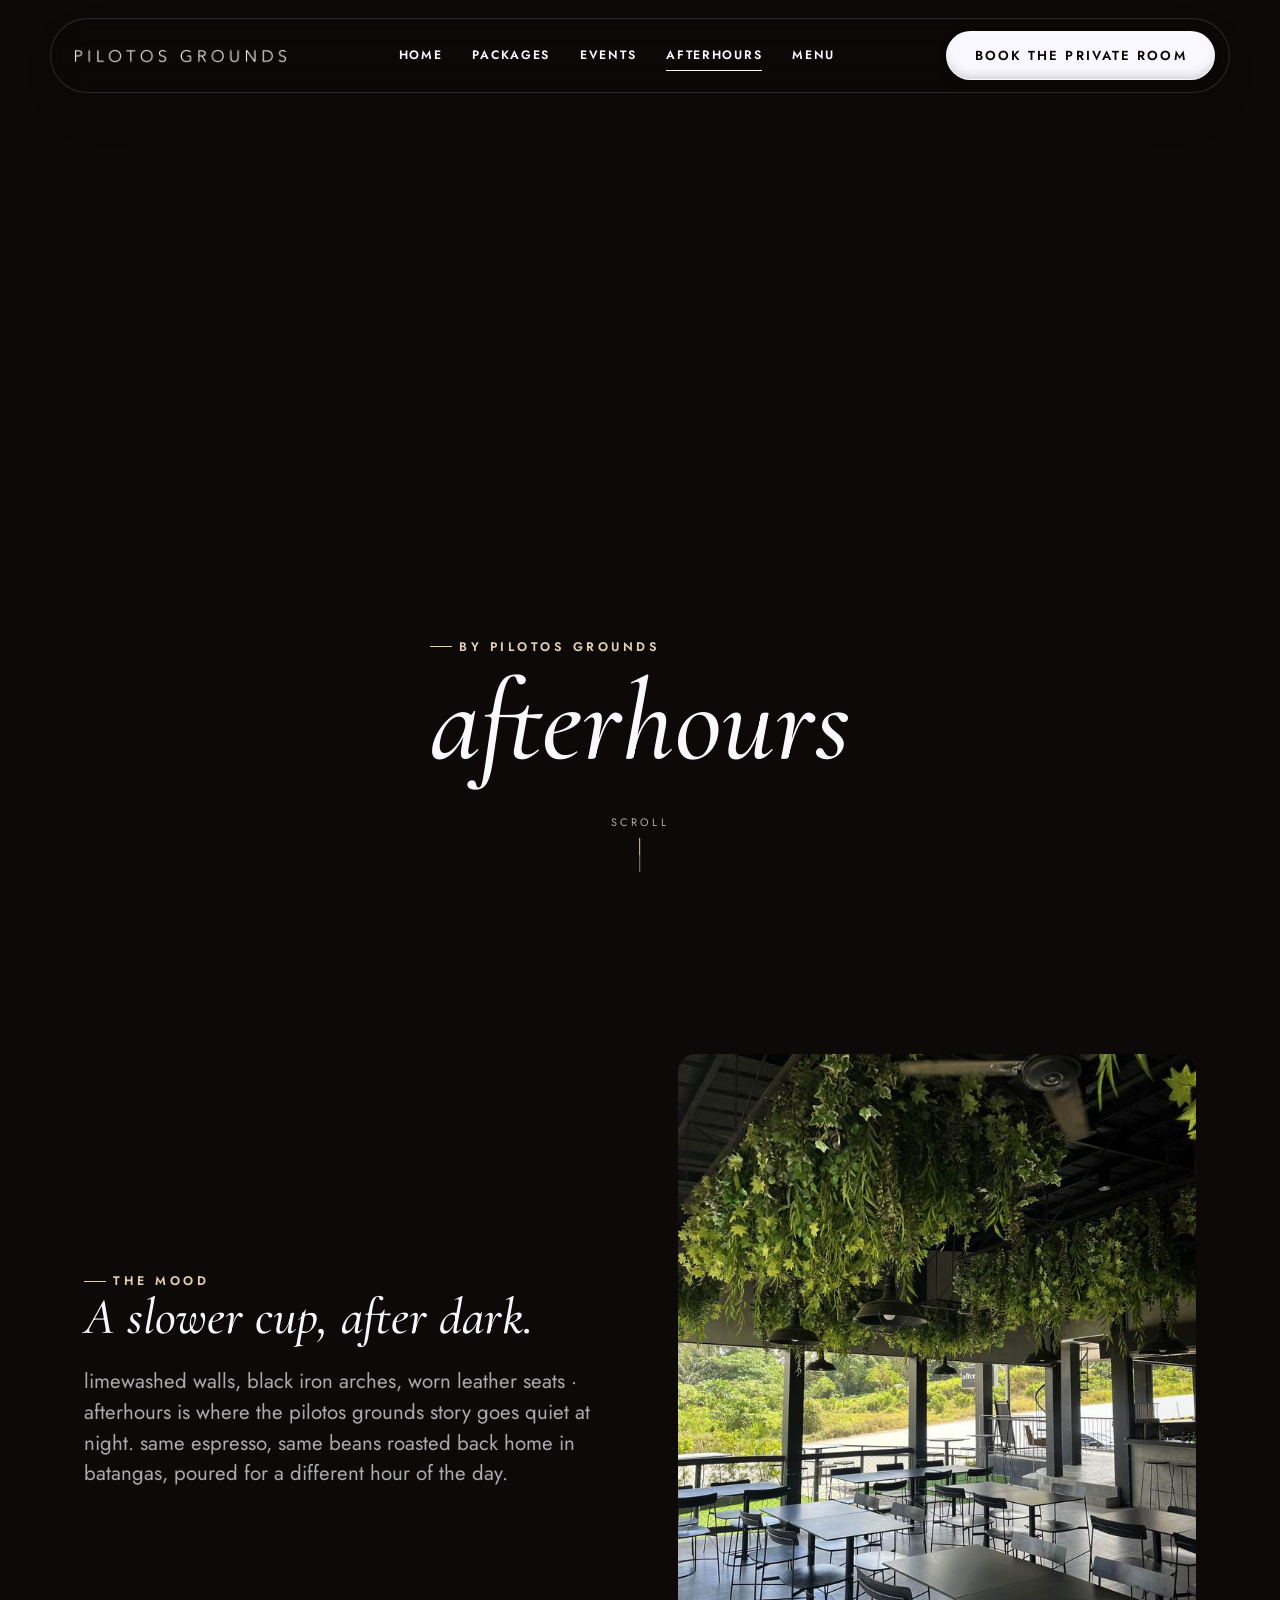
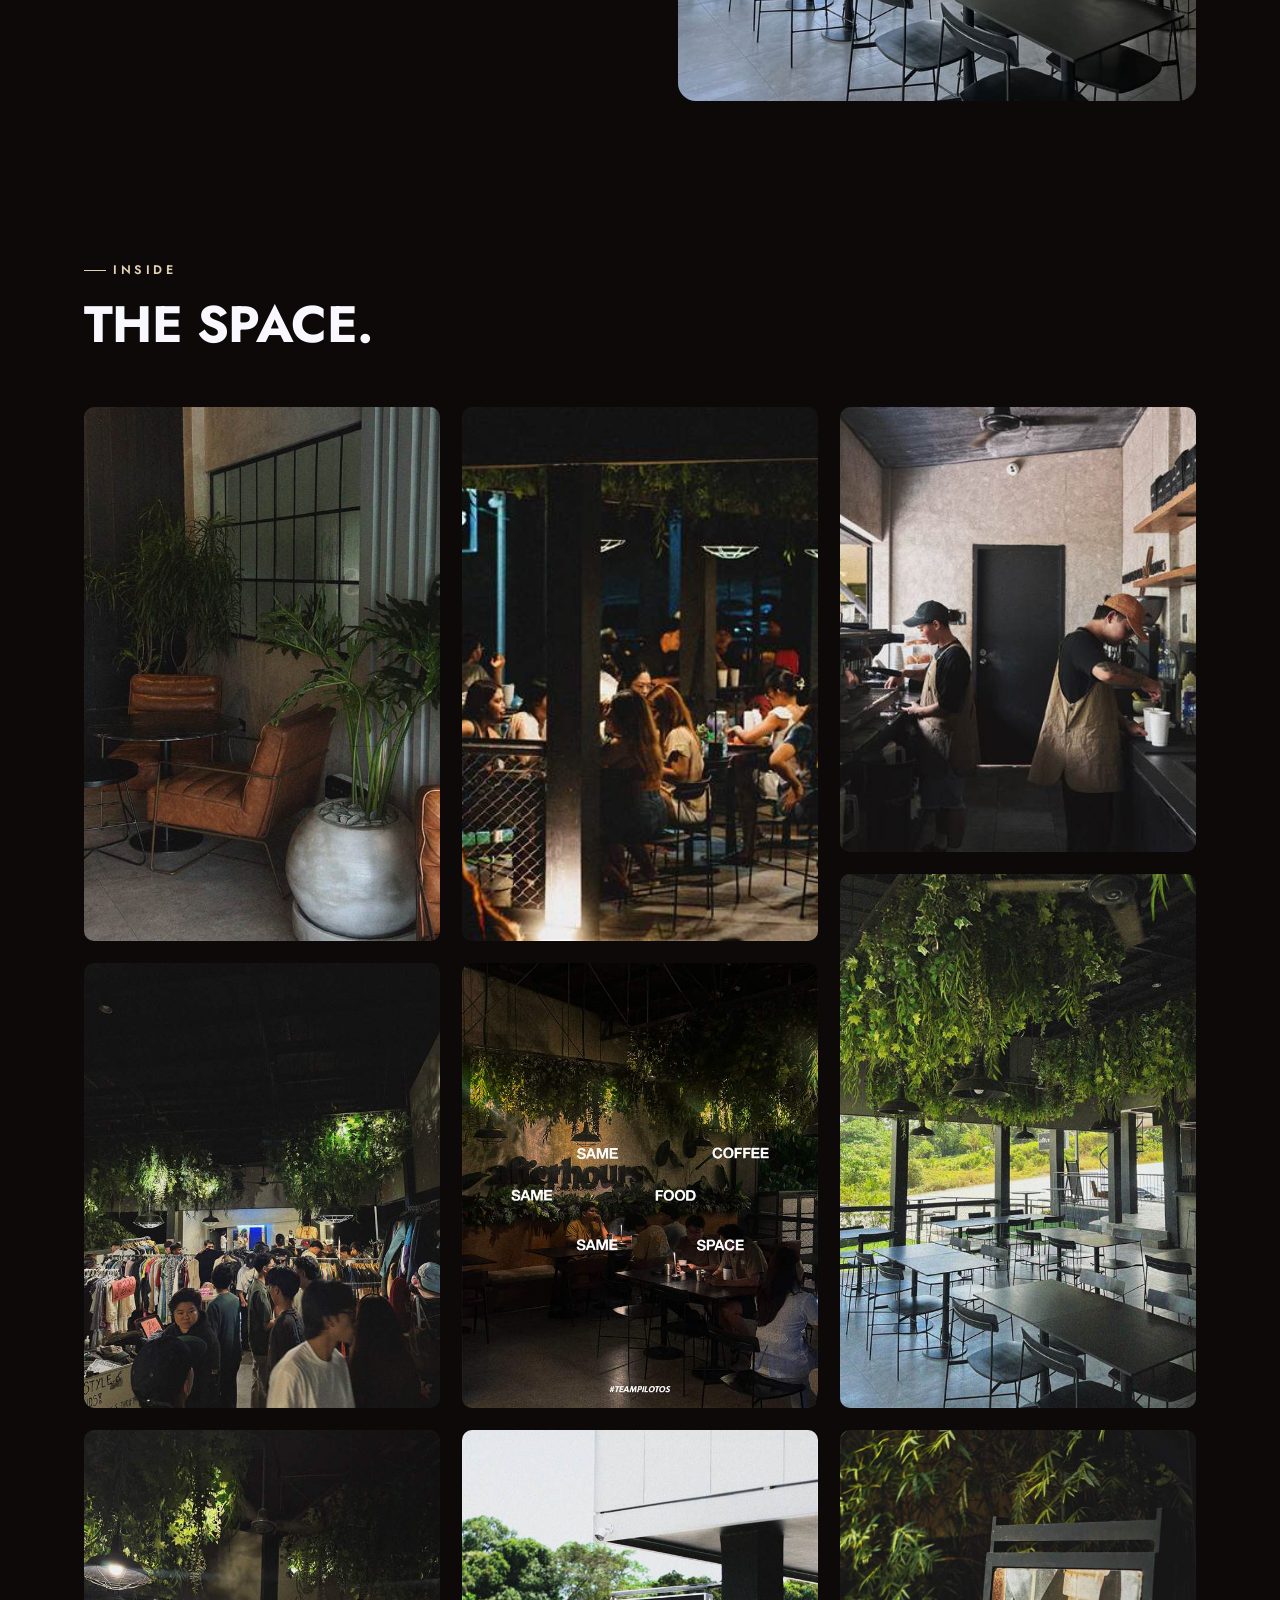
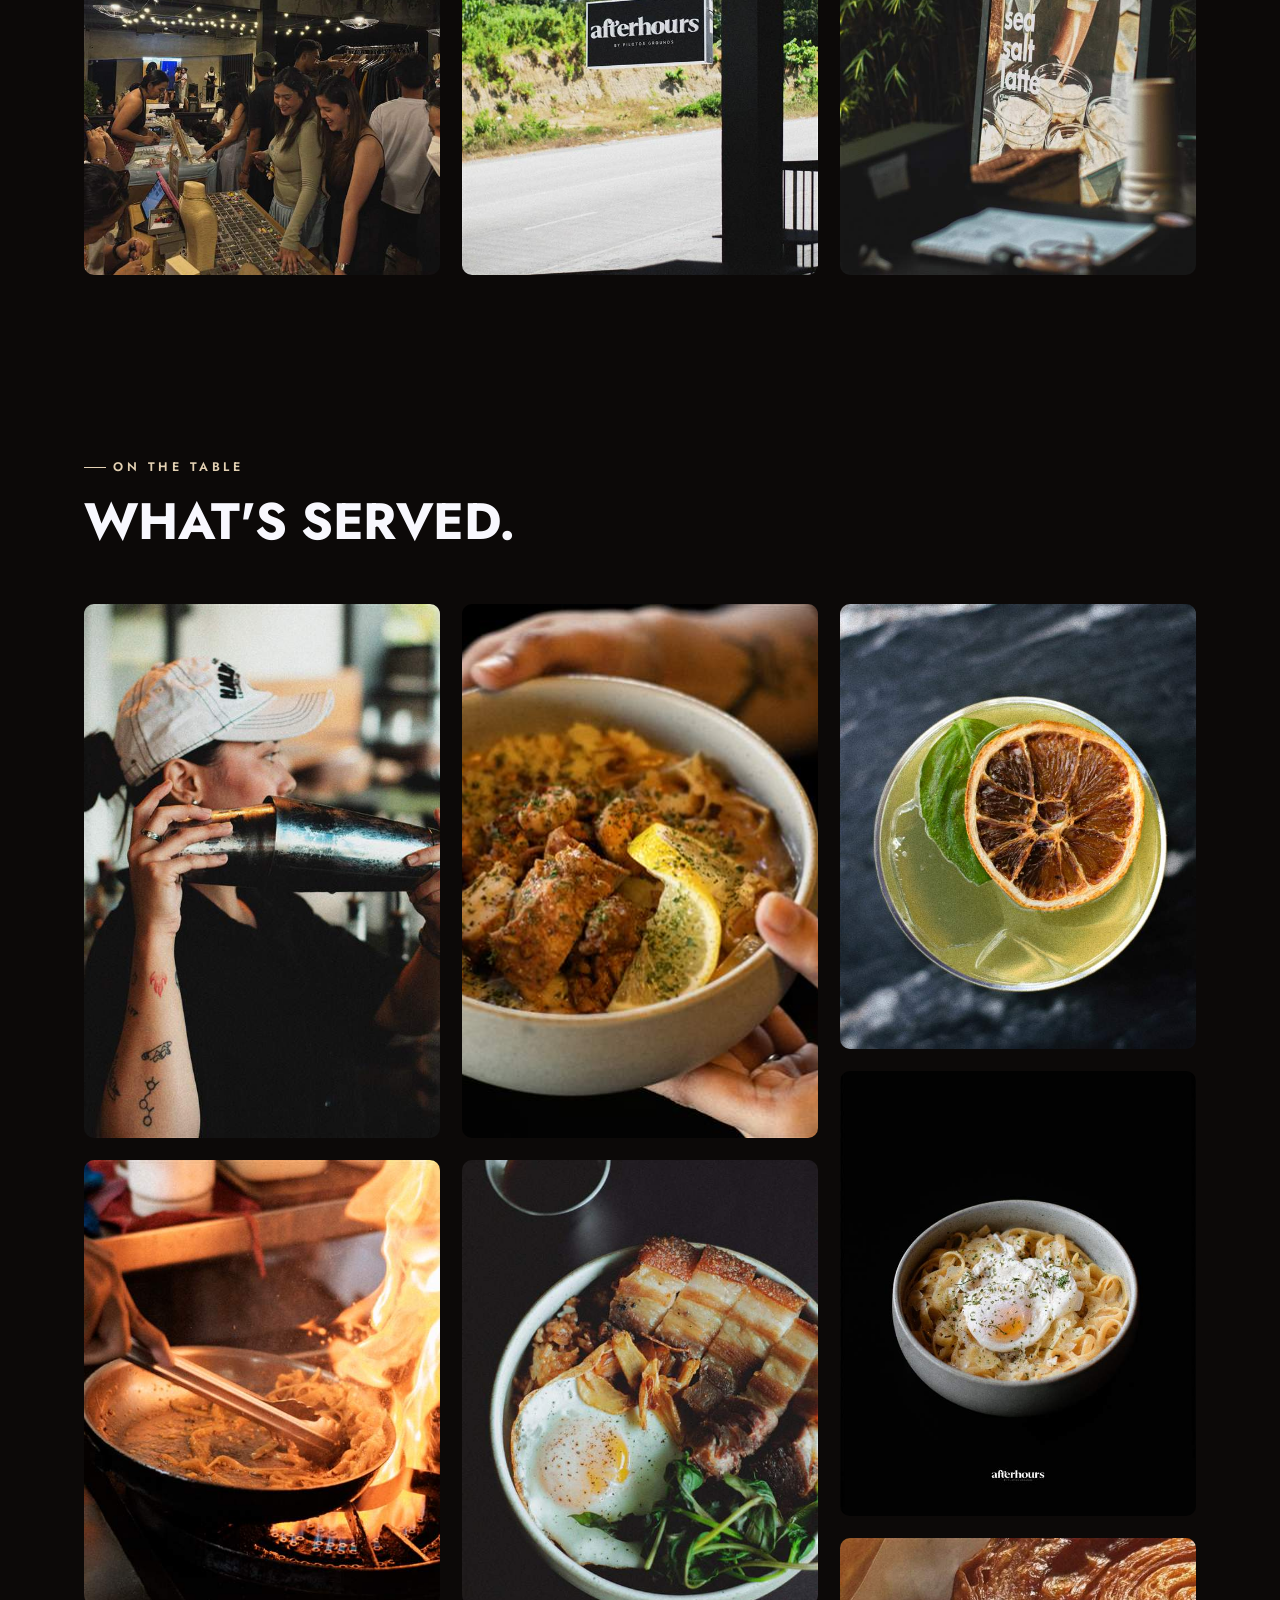
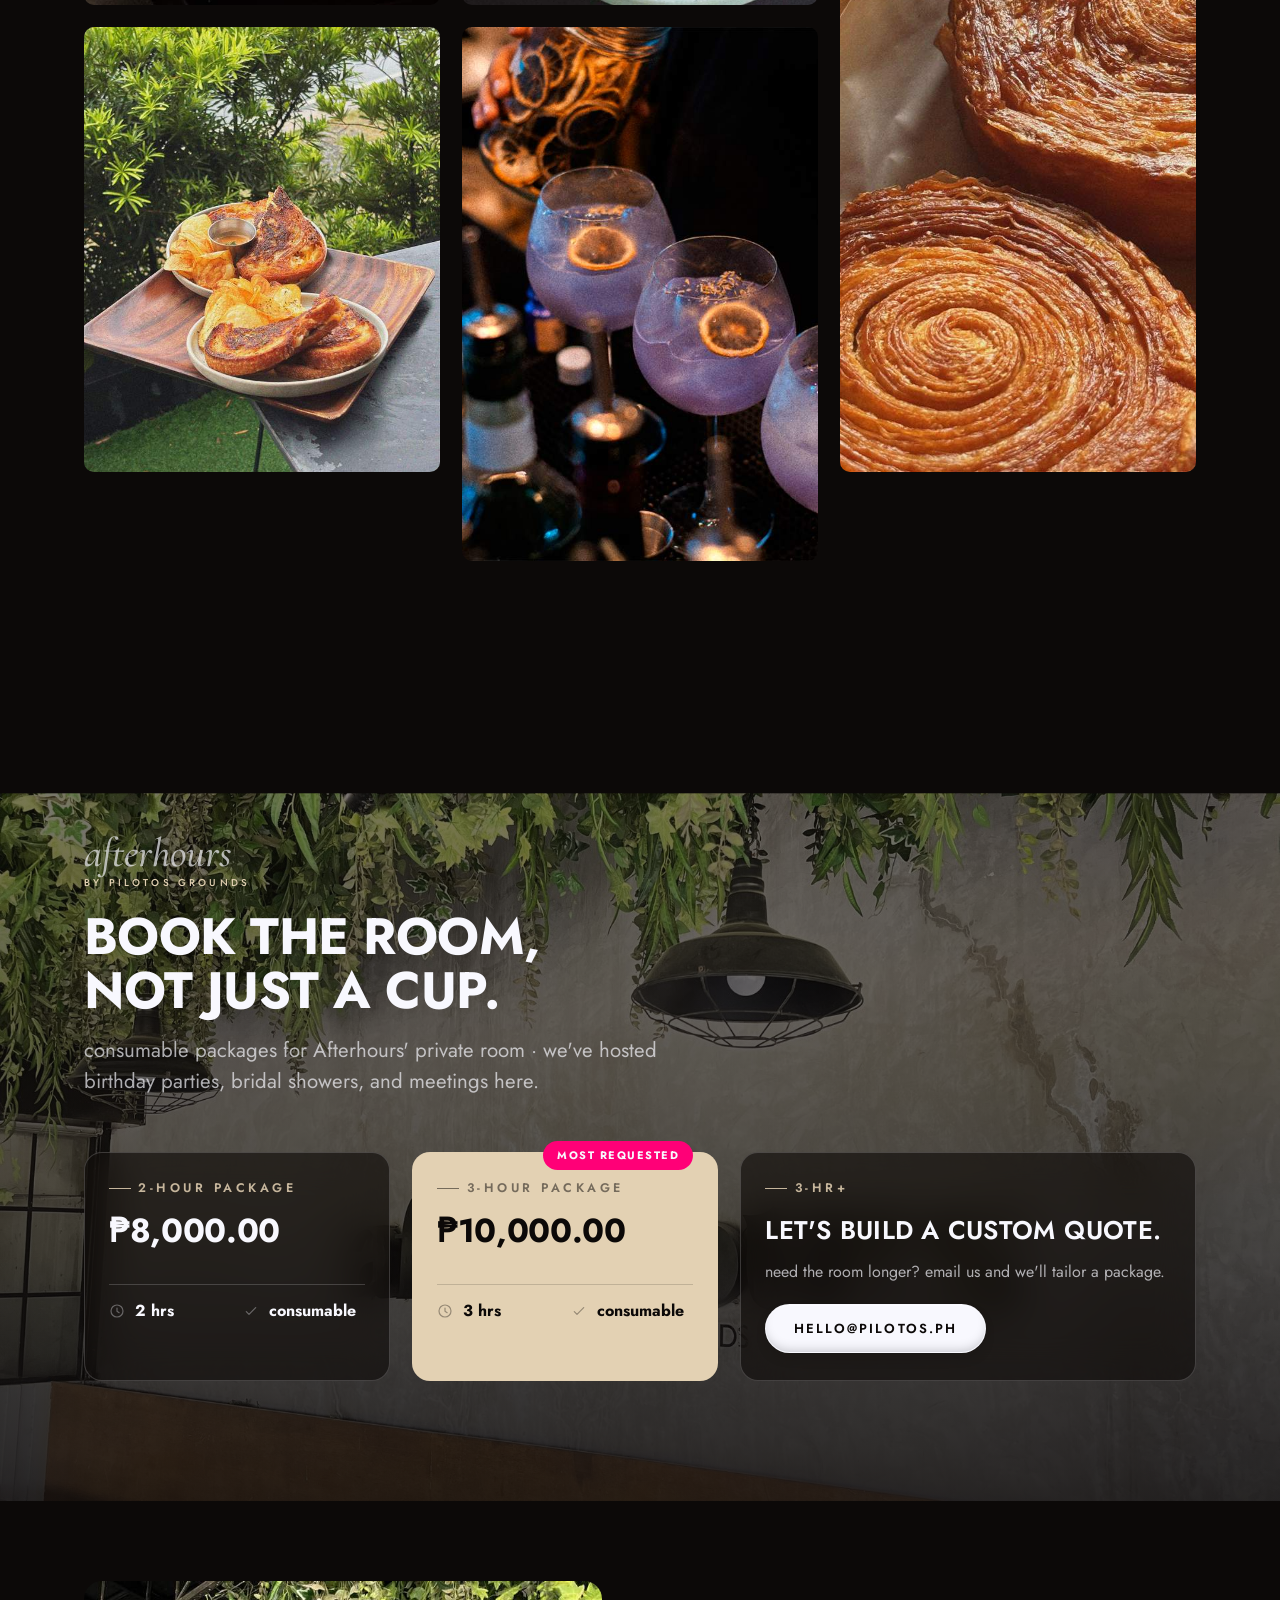
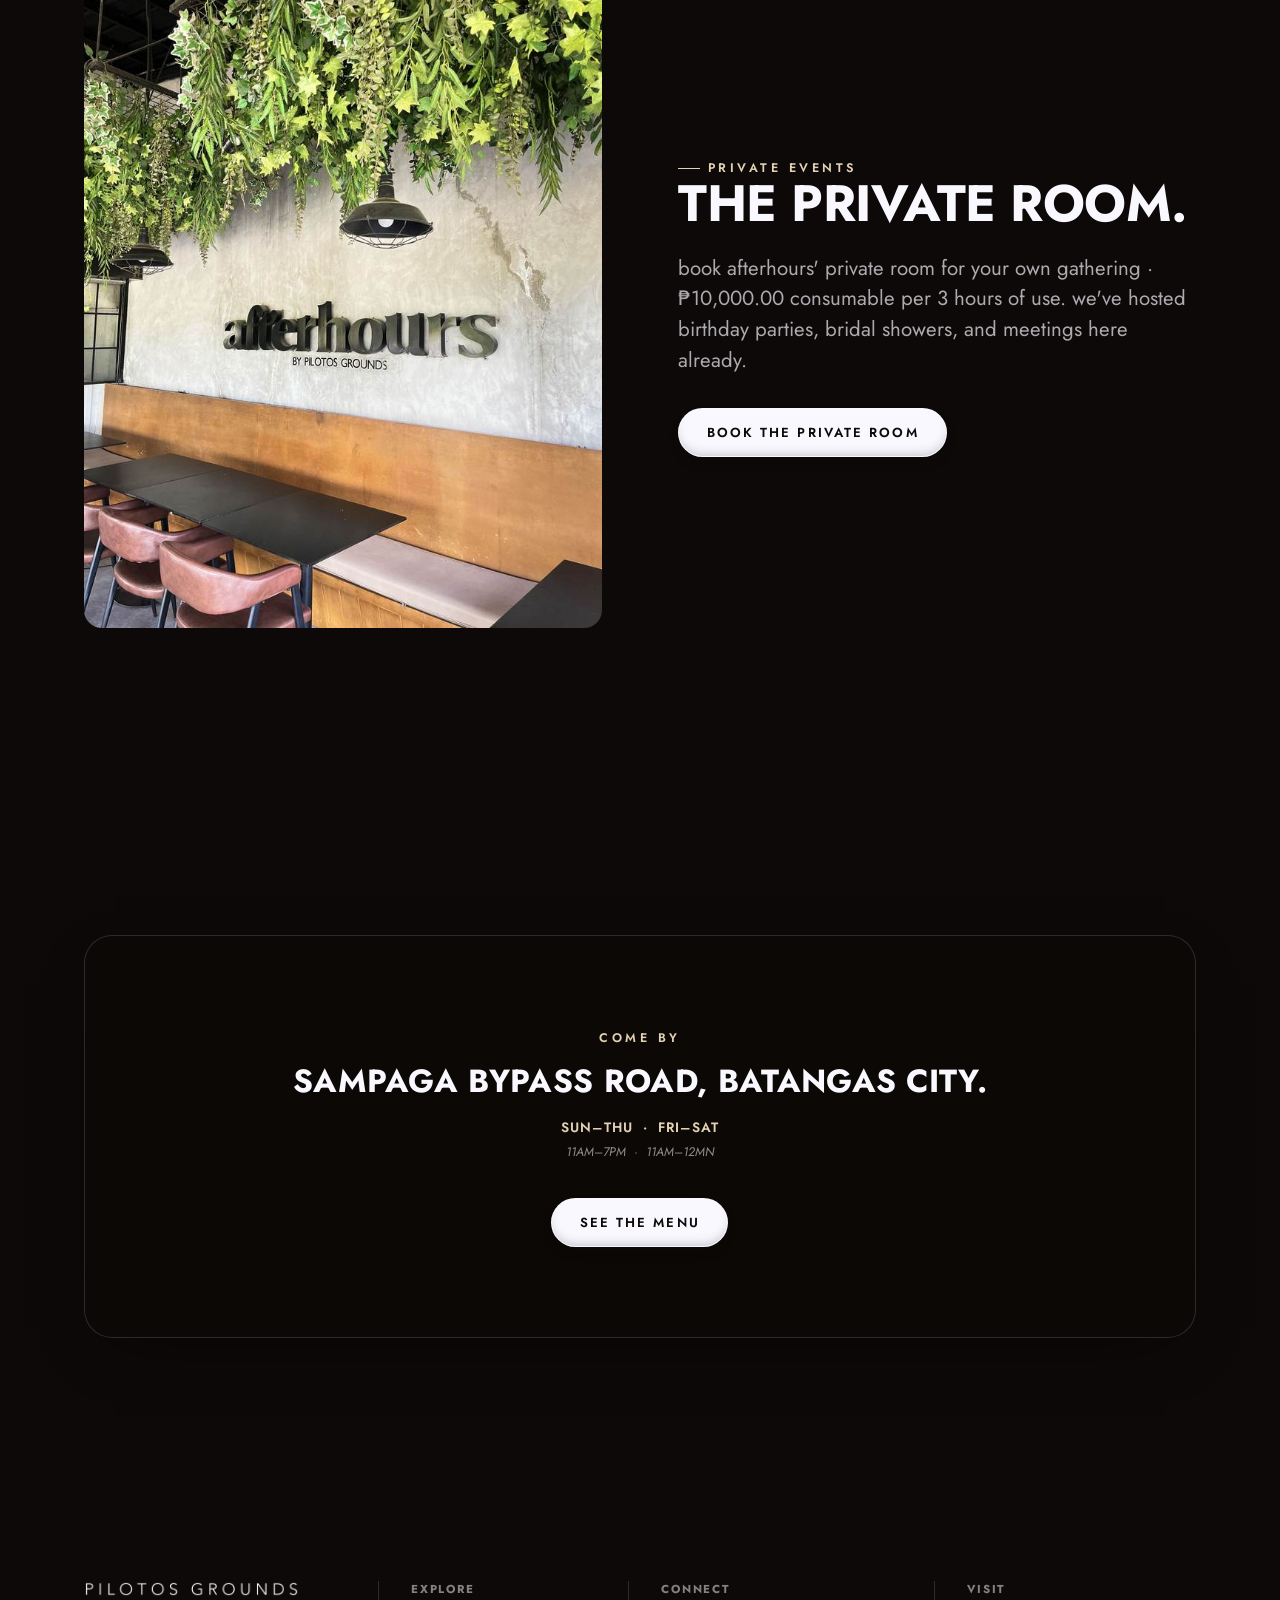
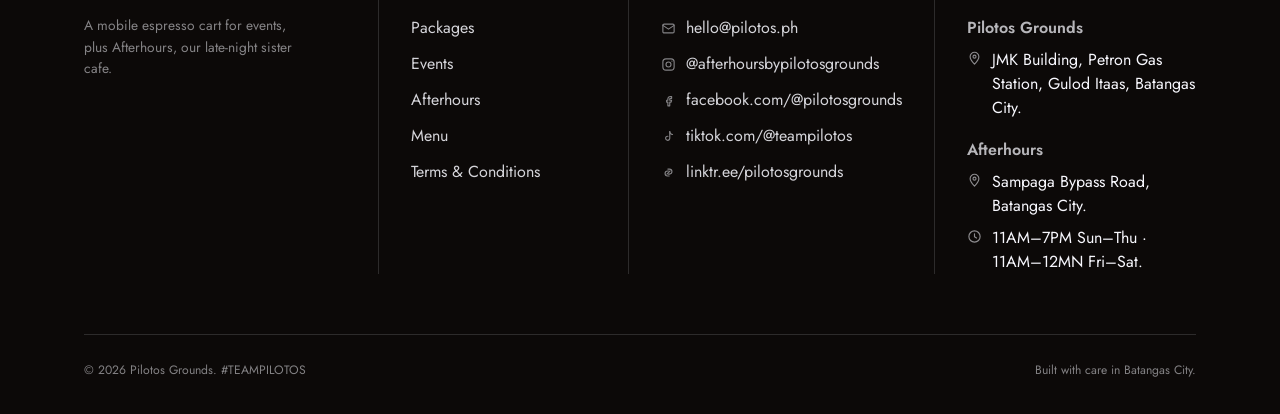
==== afterhours.html @ 887de777 "Round 3 revisions: layout balancing across menu/packages/afterhours, gallery reorder Fix photo/text " ====
<!doctype html>
<html lang="en">
<head>
<meta charset="UTF-8">
<meta name="viewport" content="width=device-width, initial-scale=1">
<title>Afterhours by Pilotos Grounds</title>
<meta name="description" content="Afterhours by Pilotos Grounds · a late-night sister cafe with a darker, slower mood. Same beans, different hours.">
<link rel="icon" href="assets/img/logo-black.png">
<link rel="stylesheet" href="assets/css/style.css">
<script>if(sessionStorage.getItem("pg_intro_seen")){document.write("<style>#preloader{display:none!important}</style>")}</script>
<style>body{ background: var(--black); }</style>
</head>
<body data-page="afterhours" class="theme-afterhours">

<div id="preloader" style="background:var(--black)">
  <div class="preloader-mark"><img src="assets/img/logo-white.png" alt=""></div>
</div>

<header class="site-nav theme-afterhours glass" style="--ink:var(--white)">
  <a href="index.html" class="logo"><img src="assets/img/logo-white.png" alt="Pilotos Grounds"></a>
  <nav class="nav-links" style="color:var(--white)">
    <a href="index.html" data-page="home">Home</a>
    <a href="packages.html" data-page="packages">Packages</a>
    <a href="portfolio.html" data-page="portfolio">Events</a>
    <a href="afterhours.html" data-page="afterhours">Afterhours</a>
    <a href="menu.html" data-page="menu">Menu</a>
    <a href="contact.html?type=privateroom" class="btn btn--ghost">Book the Private Room</a>
  </nav>
  <div class="nav-cta">
    <a href="contact.html?type=privateroom" class="btn btn--light magnetic"><span>Book the Private Room</span></a>
    <button class="nav-toggle" aria-label="Menu" style="--ink:var(--white)"><span style="background:var(--white)"></span><span style="background:var(--white)"></span><span style="background:var(--white)"></span></button>
  </div>
</header>

<main class="theme-afterhours">

  <section class="hero">
    <div class="hero-media" data-parallax="0.18">
      <img src="assets/img/afterhours/interior/IMG_5219.jpg" alt="Afterhours interior at night">
    </div>
    <div class="container">
      <p class="eyebrow hero-eyebrow">by pilotos grounds</p>
      <p class="ah-wordmark" style="margin-top:14px;color:var(--white)">afterhours</p>
    </div>
    <div class="scroll-cue"><span>Scroll</span><span class="stick"></span></div>
  </section>

  <section class="section">
    <div class="container split">
      <div class="reveal">
        <p class="eyebrow">the mood</p>
        <h2 style="text-transform:none;font-family:var(--font-script);font-style:italic;font-weight:500;font-size:clamp(2rem,4vw,3.2rem);letter-spacing:0;">A slower cup, after dark.</h2>
        <p class="lede" style="margin-top:22px;color:rgba(248,248,254,.68)">limewashed walls, black iron arches, worn leather seats · afterhours is where the pilotos grounds story goes quiet at night. same espresso, same beans roasted back home in batangas, poured for a different hour of the day.</p>
      </div>
      <div class="reveal-scale">
        <img src="assets/img/afterhours/interior/thumbs/IMG_5233.jpg" alt="Afterhours cafe interior detail" style="border-radius:18px;aspect-ratio:4/5;object-fit:cover;">
      </div>
    </div>
  </section>

  <section class="section" style="padding-top:0">
    <div class="container">
      <div class="section-head reveal">
        <p class="eyebrow">inside</p>
        <h2>The space.</h2>
      </div>
      <div class="grid grid-3 stagger" data-gallery>
        <div class="gallery-item tall" data-cat="interior" data-full="assets/img/afterhours/interior/afterhours-lounge.jpg"><img src="assets/img/afterhours/interior/thumbs/afterhours-lounge.jpg" alt="Afterhours lounge seating with leather chairs"></div>
        <div class="gallery-item" data-cat="interior" data-full="assets/img/afterhours/interior/afterhours-market-1.jpg"><img src="assets/img/afterhours/interior/thumbs/afterhours-market-1.jpg" alt="A thrift and clothing pop-up event at Afterhours"></div>
        <div class="gallery-item" data-cat="interior" data-full="assets/img/afterhours/interior/afterhours-market-2.jpg"><img src="assets/img/afterhours/interior/thumbs/afterhours-market-2.jpg" alt="A jewelry and accessories pop-up event at Afterhours"></div>
        <div class="gallery-item tall" data-cat="interior" data-full="assets/img/afterhours/interior/afterhours-patio-night.jpg"><img src="assets/img/afterhours/interior/thumbs/afterhours-patio-night.jpg" alt="Afterhours patio at night"></div>
        <div class="gallery-item" data-cat="interior" data-full="assets/img/afterhours/interior/afterhours-menu-7.jpg"><img src="assets/img/afterhours/interior/thumbs/afterhours-menu-7.jpg" alt="Menu board at Afterhours"></div>
        <div class="gallery-item" data-cat="interior" data-full="assets/img/afterhours/interior/afterhours-signage.jpg"><img src="assets/img/afterhours/interior/thumbs/afterhours-signage.jpg" alt="Afterhours hanging signage"></div>
        <div class="gallery-item" data-cat="interior" data-full="assets/img/afterhours/interior/afterhours-barista.jpg"><img src="assets/img/afterhours/interior/thumbs/afterhours-barista.jpg" alt="Baristas preparing drinks at Afterhours"></div>
        <div class="gallery-item tall" data-cat="interior" data-full="assets/img/afterhours/interior/afterhours-ceiling.jpg"><img src="assets/img/afterhours/interior/thumbs/afterhours-ceiling.jpg" alt="Afterhours daytime seating under hanging greenery"></div>
        <div class="gallery-item" data-cat="interior" data-full="assets/img/afterhours/interior/afterhours-menu-signage.jpg"><img src="assets/img/afterhours/interior/thumbs/afterhours-menu-signage.jpg" alt="Sea salt latte signage at Afterhours"></div>
      </div>
    </div>
  </section>

  <section class="section" style="padding-top:0">
    <div class="container">
      <div class="section-head reveal">
        <p class="eyebrow">on the table</p>
        <h2>What's served.</h2>
      </div>
      <div class="grid grid-3 stagger" data-gallery>
        <div class="gallery-item tall" data-cat="food" data-full="assets/img/afterhours/food/afterhours-served-bartender.jpg"><img src="assets/img/afterhours/food/thumbs/afterhours-served-bartender.jpg" alt="Bartender shaking a cocktail at Afterhours"></div>
        <div class="gallery-item" data-cat="food" data-full="assets/img/afterhours/food/afterhours-served-flambe.jpg"><img src="assets/img/afterhours/food/thumbs/afterhours-served-flambe.jpg" alt="Pasta being flambeed at Afterhours"></div>
        <div class="gallery-item" data-cat="food" data-full="assets/img/afterhours/food/DSC_0206.jpg"><img src="assets/img/afterhours/food/thumbs/DSC_0206.jpg" alt="Grilled sandwich and chips shared at Afterhours"></div>
        <div class="gallery-item tall" data-cat="food" data-full="assets/img/afterhours/food/afterhours-served-cajun.jpg"><img src="assets/img/afterhours/food/thumbs/afterhours-served-cajun.jpg" alt="Plated cajun pasta at Afterhours"></div>
        <div class="gallery-item" data-cat="food" data-full="assets/img/afterhours/food/afterhours-served-powerbowl.jpg"><img src="assets/img/afterhours/food/thumbs/afterhours-served-powerbowl.jpg" alt="A powerbowl served at Afterhours"></div>
        <div class="gallery-item tall" data-cat="food" data-full="assets/img/afterhours/food/afterhours-served-mocktail.jpg"><img src="assets/img/afterhours/food/thumbs/afterhours-served-mocktail.jpg" alt="A purple mocktail served at Afterhours"></div>
        <div class="gallery-item" data-cat="food" data-full="assets/img/afterhours/food/afterhours-served-cocktail.jpg"><img src="assets/img/afterhours/food/thumbs/afterhours-served-cocktail.jpg" alt="A signature cocktail with basil and dried citrus at Afterhours"></div>
        <div class="gallery-item" data-cat="food" data-full="assets/img/afterhours/food/afterhours-served-pasta.jpg"><img src="assets/img/afterhours/food/thumbs/afterhours-served-pasta.jpg" alt="Truffle parmesan fettucine with a poached egg at Afterhours"></div>
        <div class="gallery-item tall" data-cat="food" data-full="assets/img/afterhours/food/afterhours-served-pastry.jpg"><img src="assets/img/afterhours/food/thumbs/afterhours-served-pastry.jpg" alt="A pastry plated at Afterhours"></div>
      </div>
    </div>
  </section>

  <!-- PRIVATE ROOM PACKAGES -->
  <section class="section theme-afterhours section--media-dark" style="padding-top:clamp(72px,10vw,120px);padding-bottom:clamp(72px,10vw,120px);">
    <div class="section-media" data-parallax="0.1">
      <img src="assets/img/afterhours/interior/IMG_5237.jpg" alt="">
    </div>
    <div class="container">
      <div class="section-head reveal">
        <p class="ah-wordmark ah-wordmark--sm">afterhours<small>by Pilotos Grounds</small></p>
        <h2 style="margin-top:22px">Book the room,<br>not just a cup.</h2>
        <p class="lede lede-compact" style="margin-top:18px;max-width:none">consumable packages for Afterhours' private room · we've hosted birthday parties, bridal showers, and meetings here.</p>
      </div>

      <div class="grid grid-3 stagger price-grid price-grid--room">
        <div class="price-card">
          <p class="eyebrow">2-Hour Package</p>
          <div class="amount">₱8,000.00</div>
          <ul>
            <li><svg viewBox="0 0 24 24" fill="none" stroke="currentColor" stroke-width="1.8" stroke-linecap="round" stroke-linejoin="round"><circle cx="12" cy="12" r="9"/><path d="M12 7.5v5l3.2 2"/></svg><b>2 hrs</b></li>
            <li><svg viewBox="0 0 24 24" fill="none" stroke="currentColor" stroke-width="1.8" stroke-linecap="round" stroke-linejoin="round"><path d="M5 13l4 4L19 7"/></svg><b>consumable</b></li>
          </ul>
        </div>
        <div class="price-card is-featured">
          <span class="tag">Most Requested</span>
          <p class="eyebrow">3-Hour Package</p>
          <div class="amount">₱10,000.00</div>
          <ul>
            <li><svg viewBox="0 0 24 24" fill="none" stroke="currentColor" stroke-width="1.8" stroke-linecap="round" stroke-linejoin="round"><circle cx="12" cy="12" r="9"/><path d="M12 7.5v5l3.2 2"/></svg><b>3 hrs</b></li>
            <li><svg viewBox="0 0 24 24" fill="none" stroke="currentColor" stroke-width="1.8" stroke-linecap="round" stroke-linejoin="round"><path d="M5 13l4 4L19 7"/></svg><b>consumable</b></li>
          </ul>
        </div>
        <div class="price-card" style="display:flex;flex-direction:column;justify-content:center;align-items:flex-start;">
          <p class="eyebrow">3-Hr+</p>
          <h3 style="margin-top:14px">LET'S BUILD A CUSTOM QUOTE.</h3>
          <p style="margin-top:10px">need the room longer? email us and we'll tailor a package.</p>
          <a href="contact.html?type=cart" class="btn btn--light magnetic" style="margin-top:20px"><span>hello@pilotos.ph</span></a>
        </div>
      </div>
    </div>
  </section>

  <section class="section" style="padding-top:clamp(48px,8vw,80px)">
    <div class="container split">
      <div class="reveal-scale">
        <img src="assets/img/afterhours/interior/thumbs/IMG_5237.jpg" alt="Afterhours private room setup" style="border-radius:18px;aspect-ratio:4/5;object-fit:cover;">
      </div>
      <div class="reveal">
        <p class="eyebrow">private events</p>
        <h2>The private room.</h2>
        <p class="lede" style="margin-top:22px;color:rgba(248,248,254,.68)">book afterhours' private room for your own gathering · ₱10,000.00 consumable per 3 hours of use. we've hosted birthday parties, bridal showers, and meetings here already.</p>
        <a href="contact.html?type=privateroom" class="btn btn--light magnetic" style="margin-top:32px"><span>Book the Private Room</span></a>
      </div>
    </div>
  </section>

  <section class="section">
    <div class="container">
      <div class="glass-dark reveal" style="border-radius:28px;padding:clamp(40px,7vw,90px);text-align:center;">
        <p class="eyebrow no-line" style="justify-content:center">come by</p>
        <h2 style="margin-top:16px;color:var(--white);font-size:clamp(1.3rem,2.6vw,2rem);letter-spacing:.01em;white-space:normal;">Sampaga Bypass Road, Batangas City.</h2>
        <p style="margin-top:18px;color:var(--beige);font-size:.85rem;letter-spacing:.08em;text-transform:uppercase;font-weight:600;">Sun–Thu &nbsp;·&nbsp; Fri–Sat</p>
        <p style="margin-top:6px;color:rgba(248,248,254,.55);font-size:.78rem;font-style:italic;">11AM–7PM &nbsp;·&nbsp; 11AM–12MN</p>
        <a href="menu.html" class="btn btn--light magnetic" style="margin-top:36px"><span>See the Menu</span></a>
      </div>
    </div>
  </section>

</main>

<footer class="site-footer">
  <div class="container">
    <div class="foot-top">
      <div>
        <div class="foot-logo"><img src="assets/img/logo-white.png" alt="Pilotos Grounds"></div>
        <p class="foot-tagline">A mobile espresso cart for events, plus Afterhours, our late-night sister cafe.</p>
      </div>
      <div>
        <h4>Explore</h4>
        <ul class="foot-links">
          <li><a href="packages.html">Packages</a></li>
          <li><a href="portfolio.html">Events</a></li>
          <li><a href="afterhours.html">Afterhours</a></li>
          <li><a href="menu.html">Menu</a></li>
          <li><a href="packages.html#terms">Terms &amp; Conditions</a></li>
        </ul>
      </div>
      <div>
        <h4>Connect</h4>
        <ul class="foot-links">
          <li><a href="mailto:hello@pilotos.ph"><svg viewBox="0 0 24 24" fill="none" stroke="currentColor" stroke-width="1.8" stroke-linecap="round" stroke-linejoin="round"><rect x="3" y="5" width="18" height="14" rx="2"/><path d="m3 7 9 6 9-6"/></svg>hello@pilotos.ph</a></li>
          <li><a href="https://instagram.com/afterhoursbypilotosgrounds" target="_blank" rel="noopener"><svg viewBox="0 0 24 24" fill="none" stroke="currentColor" stroke-width="1.8" stroke-linecap="round" stroke-linejoin="round"><rect x="3" y="3" width="18" height="18" rx="5"/><circle cx="12" cy="12" r="4"/><circle cx="17.5" cy="6.5" r="1" fill="currentColor" stroke="none"/></svg>@afterhoursbypilotosgrounds</a></li>
          <li><a href="https://www.facebook.com/@pilotosgrounds" target="_blank" rel="noopener"><svg viewBox="0 0 24 24" fill="none" stroke="currentColor" stroke-width="1.8" stroke-linecap="round" stroke-linejoin="round"><path d="M15 8.5h2V5.5h-2a4 4 0 0 0-4 4v2H9v3h2v6h3v-6h2.2l.8-3H14v-2a1 1 0 0 1 1-1Z"/></svg>facebook.com/@pilotosgrounds</a></li>
          <li><a href="https://www.tiktok.com/@teampilotos" target="_blank" rel="noopener"><svg viewBox="0 0 24 24" fill="none" stroke="currentColor" stroke-width="1.8" stroke-linecap="round" stroke-linejoin="round"><path d="M14 4v10.8a3.3 3.3 0 1 1-3-3.28"/><path d="M14 4c0 2.6 2 4.6 4.5 4.7"/></svg>tiktok.com/@teampilotos</a></li>
          <li><a href="https://linktr.ee/pilotosgrounds" target="_blank" rel="noopener"><svg viewBox="0 0 24 24" fill="none" stroke="currentColor" stroke-width="1.8" stroke-linecap="round" stroke-linejoin="round"><path d="m9.5 14.5 5-5"/><path d="M11 6.5h2.5a4 4 0 0 1 0 8H12"/><path d="M13 17.5h-2.5a4 4 0 0 1 0-8H12"/></svg>linktr.ee/pilotosgrounds</a></li>
        </ul>
      </div>
      <div>
        <h4>Visit</h4>
        <p style="font-weight:600;opacity:.85;margin-bottom:4px">Pilotos Grounds</p>
        <div class="foot-visit-row"><svg viewBox="0 0 24 24" fill="none" stroke="currentColor" stroke-width="1.8" stroke-linecap="round" stroke-linejoin="round"><path d="M12 21s7-7.4 7-12a7 7 0 1 0-14 0c0 4.6 7 12 7 12Z"/><circle cx="12" cy="9" r="2.4"/></svg><span>JMK Building, Petron Gas Station, Gulod Itaas, Batangas City.</span></div>
        <p style="font-weight:600;opacity:.85;margin-top:18px;margin-bottom:4px">Afterhours</p>
        <div class="foot-visit-row"><svg viewBox="0 0 24 24" fill="none" stroke="currentColor" stroke-width="1.8" stroke-linecap="round" stroke-linejoin="round"><path d="M12 21s7-7.4 7-12a7 7 0 1 0-14 0c0 4.6 7 12 7 12Z"/><circle cx="12" cy="9" r="2.4"/></svg><span>Sampaga Bypass Road, Batangas City.</span></div>
        <div class="foot-visit-row"><svg viewBox="0 0 24 24" fill="none" stroke="currentColor" stroke-width="1.8" stroke-linecap="round" stroke-linejoin="round"><circle cx="12" cy="12" r="9"/><path d="M12 7.5v5l3.2 2"/></svg><span>11AM–7PM Sun–Thu · 11AM–12MN Fri–Sat.</span></div>
      </div>
    </div>
    <div class="foot-bottom">
      <span>© 2026 Pilotos Grounds. #TEAMPILOTOS</span>
      <span>Built with care in Batangas City.</span>
    </div>
  </div>
</footer>

<div id="lightbox">
  <button class="lb-close">Close ✕</button>
  <button class="lb-nav lb-prev" aria-label="Previous image">‹</button>
  <img src="" alt="">
  <button class="lb-nav lb-next" aria-label="Next image">›</button>
</div>

<nav class="mobile-tabbar" aria-label="Mobile navigation">
  <div class="mobile-tabbar-inner">
    <a href="index.html" data-page="home">
      <svg viewBox="0 0 24 24" fill="none" stroke="currentColor" stroke-width="1.8" stroke-linecap="round" stroke-linejoin="round"><path d="M3 11l9-7 9 7"/><path d="M5 9.5V20a1 1 0 0 0 1 1h4v-6h4v6h4a1 1 0 0 0 1-1V9.5"/></svg>
      <span>Home</span>
    </a>
    <a href="packages.html" data-page="packages">
      <svg viewBox="0 0 24 24" fill="none" stroke="currentColor" stroke-width="1.8" stroke-linecap="round" stroke-linejoin="round"><circle cx="9" cy="20" r="1.4"/><circle cx="17" cy="20" r="1.4"/><path d="M3 4h2l2.2 11.2a2 2 0 0 0 2 1.6h7.6a2 2 0 0 0 2-1.6L21 8H6"/></svg>
      <span>Packages</span>
    </a>
    <a href="menu.html" data-page="menu">
      <svg viewBox="0 0 24 24" fill="none" stroke="currentColor" stroke-width="1.8" stroke-linecap="round" stroke-linejoin="round"><path d="M4 8h13v6a5 5 0 0 1-5 5H9a5 5 0 0 1-5-5V8Z"/><path d="M17 9h1.5a2.5 2.5 0 0 1 0 5H17"/></svg>
      <span>Menu</span>
    </a>
    <a href="portfolio.html" data-page="portfolio">
      <svg viewBox="0 0 24 24" fill="none" stroke="currentColor" stroke-width="1.8" stroke-linecap="round" stroke-linejoin="round"><rect x="3" y="3" width="8" height="8" rx="1.5"/><rect x="13" y="3" width="8" height="8" rx="1.5"/><rect x="3" y="13" width="8" height="8" rx="1.5"/><rect x="13" y="13" width="8" height="8" rx="1.5"/></svg>
      <span>Events</span>
    </a>
    <a href="contact.html" data-page="contact">
      <svg viewBox="0 0 24 24" fill="none" stroke="currentColor" stroke-width="1.8" stroke-linecap="round" stroke-linejoin="round"><rect x="3" y="5" width="18" height="14" rx="2"/><path d="m3 7 9 6 9-6"/></svg>
      <span>Contact</span>
    </a>
  </div>
</nav>

<script src="https://cdnjs.cloudflare.com/ajax/libs/gsap/3.12.5/gsap.min.js"></script>
<script src="https://cdnjs.cloudflare.com/ajax/libs/gsap/3.12.5/ScrollTrigger.min.js"></script>
<script src="https://cdn.jsdelivr.net/npm/@studio-freight/lenis@1.0.42/dist/lenis.min.js"></script>
<script src="assets/js/main.js"></script>
</body>
</html>
---- assets/css/style.css ----
/* ==========================================================================
   PILOTOS GROUNDS — design tokens + base
   Brand colors/type per brand guide. Motion-forward, glass UI, premium feel.
   ========================================================================== */

@import url('https://fonts.googleapis.com/css2?family=Jost:wght@300;400;500;600;700&family=Cormorant+Garamond:ital,wght@0,400;0,500;1,400&display=swap');

/* Smooth cross-page transitions (progressive enhancement — ignored where unsupported) */
@view-transition{
  navigation: auto;
}

:root{
  /* brand palette (exact hexes from brand guide p.6) */
  --black:   #0C0908;
  --white:   #F8F8FE;
  --beige:   #E3D1B3;
  --pink:    #FF0077;

  --ink:     var(--black);
  --paper:   var(--white);
  --line:    rgba(12,9,8,0.12);

  --font-sans: "Avenir Next", Avenir, "Jost", "Segoe UI", Helvetica, Arial, sans-serif;
  --font-display: "Avenir Next", Avenir, "Jost", "Segoe UI", Helvetica, Arial, sans-serif;
  --font-script: "Cormorant Garamond", "Times New Roman", serif;

  --container: 1240px;
  --gutter: clamp(20px, 5vw, 64px);

  --ease: cubic-bezier(.16,.84,.24,1);
  --dur-fast: .3s;
  --dur: .6s;
  --dur-slow: 1s;

  --radius: 18px;
  --radius-sm: 10px;

  color-scheme: light;
}

*, *::before, *::after{ box-sizing: border-box; }
html{ scroll-behavior: auto; }
html.has-lenis{ scroll-behavior: auto; }

body{
  margin:0;
  background: var(--paper);
  color: var(--ink);
  font-family: var(--font-sans);
  font-weight: 400;
  line-height: 1.5;
  -webkit-font-smoothing: antialiased;
  overflow-x: hidden;
}

img{ max-width:100%; display:block; }
a{ color: inherit; text-decoration:none; }
button{ font-family: inherit; cursor:pointer; }
ul{ list-style:none; margin:0; padding:0; }
h1,h2,h3,h4,p{ margin:0; }

.container{ max-width: var(--container); margin-inline:auto; padding-inline: var(--gutter); }

section{ position:relative; }

.eyebrow{
  display:inline-flex; align-items:center; gap:.6em;
  font-size: .78rem; letter-spacing:.28em; text-transform:uppercase;
  color: var(--ink); opacity:.6; font-weight:600;
}
.eyebrow::before{
  content:""; width: 22px; height:1px; background: currentColor; display:inline-block;
}
.eyebrow.no-line::before{ display:none; }

h1, .h1{
  font-family: var(--font-display);
  font-weight: 700;
  letter-spacing: -.01em;
  font-size: clamp(2.6rem, 6vw, 5.4rem);
  line-height: .98;
  text-transform: uppercase;
}
h2, .h2{
  font-family: var(--font-display);
  font-weight: 700;
  font-size: clamp(2rem, 4vw, 3.2rem);
  line-height: 1.04;
  text-transform: uppercase;
  letter-spacing: -.01em;
}
h3, .h3{
  font-family: var(--font-display);
  font-weight: 600;
  font-size: clamp(1.2rem, 2vw, 1.6rem);
  letter-spacing: .01em;
}
p{ color: rgba(12,9,8,.72); }
.lede{ font-size: clamp(1.05rem, 1.6vw, 1.35rem); color: rgba(12,9,8,.75); max-width: 46ch; }
@media (max-width: 480px){
  .lede-compact{ font-size: .88rem; line-height:1.5; }
}

/* ==========================================================================
   Buttons
   ========================================================================== */
.btn{
  --btn-fg: var(--white);
  --btn-bg: var(--black);
  position:relative;
  display:inline-flex; align-items:center; justify-content:center; gap:.6em;
  padding: 1.05em 2.1em;
  border-radius: 999px;
  background: var(--btn-bg);
  color: var(--btn-fg);
  font-size: .82rem;
  letter-spacing:.16em;
  text-transform:uppercase;
  font-weight:600;
  border: 1px solid transparent;
  box-shadow: inset 0 1px 0 rgba(255,255,255,.4), inset 0 -6px 12px -6px rgba(0,0,0,.25), 0 6px 16px -8px rgba(12,9,8,.4);
  transition: transform .5s var(--ease), background .35s ease, color .35s ease, border-color .35s ease, box-shadow .35s ease;
  overflow:hidden;
  isolation:isolate;
}
.btn::before{
  content:"";
  position:absolute; inset:0;
  background: var(--pink);
  transform: translateY(101%);
  transition: transform .45s var(--ease);
  z-index:-1;
}
.btn::after{
  content:"";
  position:absolute; top:-20%; left:-65%; width:35%; height:140%;
  background: linear-gradient(115deg, transparent, rgba(255,255,255,.65) 45%, transparent 70%);
  transform: skewX(-22deg);
  transition: left .85s var(--ease);
  pointer-events:none;
}
.btn:hover::before{ transform:translateY(0); }
.btn:hover::after{ left:135%; }
.btn:hover{ color: var(--white); box-shadow: inset 0 1px 0 rgba(255,255,255,.5), inset 0 -6px 14px -6px rgba(0,0,0,.3), 0 10px 24px -10px rgba(12,9,8,.5); }
.btn:active{ transform: scale(.96); }

.btn--ghost{
  --btn-bg: transparent;
  --btn-fg: var(--ink);
  border-color: currentColor;
}
.btn--ghost::before{ background: var(--ink); }
.btn--ghost:hover{ color: var(--white); }

.btn--light{
  --btn-bg: var(--white);
  --btn-fg: var(--black);
}
.btn--light::before{ background: var(--pink); }

/* magnetic wrapper set by JS via inline transform on .btn */
.magnetic{ will-change: transform; }

/* ==========================================================================
   Glass surfaces
   ========================================================================== */
.glass{
  background: rgba(248,248,254,0.55);
  backdrop-filter: blur(18px) saturate(140%);
  -webkit-backdrop-filter: blur(18px) saturate(140%);
  border: 1px solid rgba(248,248,254,0.6);
  box-shadow: 0 20px 60px -30px rgba(12,9,8,.45);
}
.glass-dark{
  background: rgba(12,9,8,0.45);
  backdrop-filter: blur(18px) saturate(140%);
  -webkit-backdrop-filter: blur(18px) saturate(140%);
  border: 1px solid rgba(248,248,254,0.14);
  box-shadow: 0 20px 60px -30px rgba(0,0,0,.6);
}

/* ==========================================================================
   Preloader
   ========================================================================== */
#preloader{
  position:fixed; inset:0; z-index:9999;
  background: var(--black);
  display:flex; align-items:center; justify-content:center;
  transition: opacity .8s var(--ease), visibility .8s var(--ease);
}
#preloader.is-hidden{ opacity:0; visibility:hidden; pointer-events:none; }
.preloader-mark{
  width: min(280px, 56vw);
}
.preloader-mark img{ width:100%; height:auto; display:block; animation: logo-pop .9s var(--ease) forwards; }
@keyframes logo-pop{
  0%{ transform: scale(.88) translateY(10px); opacity:0; }
  100%{ transform: none; opacity:1; }
}
/* ==========================================================================
   Custom cursor (desktop / fine pointer only, toggled via JS + media query)
   ========================================================================== */
.has-custom-cursor,
.has-custom-cursor a,
.has-custom-cursor button,
.has-custom-cursor .gallery-item{
  cursor: url("../img/cursor-cup.svg") 2 2, auto;
}
html.has-custom-cursor body.theme-afterhours,
html.has-custom-cursor body.theme-afterhours a,
html.has-custom-cursor body.theme-afterhours button,
html.has-custom-cursor body.theme-afterhours .gallery-item{
  cursor: url("../img/cursor-cup-white.svg") 2 2, auto;
}

/* ==========================================================================
   Nav
   ========================================================================== */
.site-nav{
  position:fixed; top: 18px; left:50%; transform: translateX(-50%);
  z-index: 500;
  width: min(1180px, calc(100% - 32px));
  display:flex; align-items:center; justify-content:space-between;
  padding: 12px 14px 12px 22px;
  border-radius: 999px;
  transition: background .4s ease, box-shadow .4s ease;
}
.site-nav .logo img{ height: 16px; width:auto; }
.nav-links{ display:flex; align-items:center; gap: 30px; }
.nav-links a{
  position:relative;
  font-size:.76rem; letter-spacing:.14em; text-transform:uppercase; font-weight:600;
  padding: 4px 0;
}
.nav-links a::after{
  content:""; position:absolute; left:0; bottom:-2px; width:100%; height:1px;
  background: currentColor; transform: scaleX(0); transform-origin: right;
  transition: transform .4s var(--ease);
}
.nav-links a:hover::after, .nav-links a.is-active::after{ transform: scaleX(1); transform-origin:left; }
.nav-links a.is-active{ opacity: 1; }
.nav-cta{ display:flex; align-items:center; gap:14px; }
.nav-toggle{ display:none; background:none; border:0; width:44px; height:44px; position:relative; }
.nav-toggle span{ position:absolute; left:11px; right:11px; height:2px; background: var(--ink); transition: transform .3s ease, opacity .3s ease; }
.nav-toggle span:nth-child(1){ top:14px; }
.nav-toggle span:nth-child(2){ top:21px; }
.nav-toggle span:nth-child(3){ top:28px; }

.site-nav.theme-afterhours.glass{
  background: rgba(12,9,8,0.55);
  border-color: rgba(248,248,254,0.14);
}

@media (max-width: 880px){
  .nav-links{
    position:fixed; inset: 78px 12px auto 12px;
    flex-direction:column; align-items:flex-start; gap:22px;
    padding: 28px 24px; border-radius: 26px;
    background: rgba(248,248,254,.6);
    backdrop-filter: blur(24px) saturate(180%);
    -webkit-backdrop-filter: blur(24px) saturate(180%);
    color: var(--ink);
    border: 1px solid rgba(255,255,255,.5);
    box-shadow: 0 30px 60px -20px rgba(12,9,8,.4), inset 0 1px 0 rgba(255,255,255,.7);
    transform: translateY(-18px) scale(.9); opacity:0; visibility:hidden;
    filter: blur(6px);
    transition: transform .55s cubic-bezier(.34,1.56,.64,1), opacity .4s ease, visibility .55s, filter .45s ease;
  }
  .nav-links.is-open{ transform:translateY(0) scale(1); opacity:1; visibility:visible; filter:blur(0); }
  .nav-links a, .nav-links .btn{
    transition: transform .45s var(--ease), opacity .4s ease;
  }
  .nav-links:not(.is-open) a, .nav-links:not(.is-open) .btn{ transform: translateY(8px); opacity:0; }
  .nav-links.is-open a:nth-child(1), .nav-links.is-open .btn:nth-child(1){ transition-delay: .04s; }
  .nav-links.is-open a:nth-child(2), .nav-links.is-open .btn:nth-child(2){ transition-delay: .08s; }
  .nav-links.is-open a:nth-child(3), .nav-links.is-open .btn:nth-child(3){ transition-delay: .12s; }
  .nav-links.is-open a:nth-child(4), .nav-links.is-open .btn:nth-child(4){ transition-delay: .16s; }
  .nav-links.is-open a:nth-child(5), .nav-links.is-open .btn:nth-child(5){ transition-delay: .2s; }
  .nav-links.is-open a:nth-child(6), .nav-links.is-open .btn:nth-child(6){ transition-delay: .24s; }
  .nav-links.is-open a:nth-child(7), .nav-links.is-open .btn:nth-child(7){ transition-delay: .28s; }
  .nav-toggle{ display:block; }
  .nav-cta > .btn{ display:none; }
  .nav-links .btn{
    display:inline-flex; margin-top:4px;
  }
  .site-nav.theme-afterhours .nav-links{
    background: rgba(20,17,16,.6);
    border-color: rgba(255,255,255,.14);
    color: var(--white);
    box-shadow: 0 30px 60px -20px rgba(0,0,0,.6), inset 0 1px 0 rgba(255,255,255,.08);
  }
}
@media (min-width: 881px){
  .nav-links .btn{ display:none; }
}

/* ==========================================================================
   Hero
   ========================================================================== */
.hero{
  min-height: 100svh;
  display:flex; flex-direction:column; justify-content:flex-end;
  padding: 140px 0 clamp(110px, 14vh, 170px);
  overflow:hidden;
  color: var(--white);
}
.hero-media{
  position:absolute; inset:0; z-index:-2;
}
.hero-media img{
  width:100%; height:100%; object-fit:cover;
  transform: scale(1.15);
}
.hero-media::after{
  content:""; position:absolute; inset:0;
  background: linear-gradient(180deg, rgba(12,9,8,.35) 0%, rgba(12,9,8,.25) 40%, rgba(12,9,8,.88) 100%);
}
.hero-eyebrow{ color: var(--beige); opacity:1; }

/* Reusable dark photo backdrop for a mid-page section (not the page hero) */
.section-media{
  position:absolute; inset:0; z-index:0;
}
.section-media img{
  width:100%; height:100%; object-fit:cover;
}
.section-media::after{
  content:""; position:absolute; inset:0;
  background: linear-gradient(180deg, rgba(12,9,8,.55) 0%, rgba(12,9,8,.72) 55%, rgba(12,9,8,.92) 100%);
}
.section--media-dark{ position:relative; overflow:hidden; }
.section--media-dark > .container{ position:relative; z-index:1; }
.section--media-dark .price-card{
  background: rgba(12,9,8,.6);
  backdrop-filter: blur(20px) saturate(140%);
  -webkit-backdrop-filter: blur(20px) saturate(140%);
  border-color: rgba(248,248,254,.16);
}
.section--media-dark .price-card li{ color: rgba(248,248,254,.62); }
.section--media-dark .price-card li svg{ opacity:.55; }
.section--media-dark .price-card li b{ color: var(--white); }
.section--media-dark .price-card ul{ border-color: rgba(248,248,254,.18); }
.section--media-dark .price-card.is-featured{
  background: var(--beige); color: var(--black);
  border-color: transparent;
}
.section--media-dark .price-card.is-featured p{ color: rgba(12,9,8,.6); }
.section--media-dark .price-card.is-featured li{ color: rgba(12,9,8,.55); }
.section--media-dark .price-card.is-featured li b{ color: var(--black); }
.section--media-dark .price-card.is-featured ul{ border-color: rgba(12,9,8,.16); }
.section--media-dark .price-card > .eyebrow{ opacity:.85 !important; }

.hero h1{ margin-top:18px; max-width: 16ch; }
.hero h1 .line{ display:block; overflow:hidden; }
.hero h1 .line span{ display:inline-block; transform: translateY(115%); }
.hero-sub{
  display:flex; flex-wrap:wrap; gap: 40px; align-items:flex-end; justify-content:space-between;
  margin-top: 40px; padding-top:28px; border-top: 1px solid rgba(248,248,254,.22);
}
.hero-sub p{ color: rgba(248,248,254,.78); }
.scroll-cue{
  position:absolute; bottom: 28px; left:50%; transform:translateX(-50%);
  display:flex; flex-direction:column; align-items:center; gap:8px;
  color: rgba(248,248,254,.7); font-size:.68rem; letter-spacing:.3em; text-transform:uppercase;
  z-index:2;
}
@media (max-height: 720px){ .scroll-cue{ display:none; } }
.scroll-cue .stick{ width:1px; height:34px; background: rgba(248,248,254,.5); overflow:hidden; }
.scroll-cue .stick::after{
  content:""; display:block; width:100%; height:50%; background: var(--beige);
  animation: cue 1.8s ease-in-out infinite;
}
@keyframes cue{ 0%{ transform:translateY(-100%);} 100%{ transform:translateY(200%);} }

/* ==========================================================================
   Reveal / stagger utility (GSAP targets these)
   ========================================================================== */
.reveal{ opacity:0; transform: translateY(48px); }
.reveal-fade{ opacity:0; }
.reveal-scale{ opacity:0; transform: scale(.92); }
.stagger > *{ opacity:0; transform: translateY(36px); }

@media (prefers-reduced-motion: reduce){
  .reveal, .reveal-fade, .reveal-scale, .stagger > *{ opacity:1 !important; transform:none !important; }
  .hero h1 .line span{ transform:none; }
}

/* ==========================================================================
   Sections / generic layout blocks
   ========================================================================== */
.section{ padding: clamp(80px, 12vw, 160px) 0; }
.section-head{ max-width: 640px; margin-bottom: 56px; }
.section-head .eyebrow{ margin-bottom:18px; }

.split{
  display:grid; grid-template-columns: 1fr 1fr; gap: clamp(32px, 6vw, 90px); align-items:center;
}
@media (max-width: 880px){ .split{ grid-template-columns:1fr; } }

.stat-row{ display:flex; flex-wrap:wrap; justify-content:center; gap: clamp(28px,6vw,64px); margin-top: 48px; }
.stat{ min-width: 120px; text-align:center; }
.stat .num{ font-family:var(--font-display); font-weight:700; font-size: clamp(2.2rem,4vw,3.4rem); }
.stat .cap{ font-size:.76rem; letter-spacing:.14em; text-transform:uppercase; opacity:.6; margin-top:6px; }

/* ==========================================================================
   Cards: pricing / menu / gallery
   ========================================================================== */
.grid{ display:grid; gap: 22px; }
.grid-3{ grid-template-columns: repeat(3, 1fr); }
.grid-4{ grid-template-columns: repeat(4, 1fr); }
@media (max-width: 980px){ .grid-3{ grid-template-columns: repeat(2,1fr);} .grid-4{ grid-template-columns: repeat(2,1fr);} }
@media (max-width: 620px){ .grid-3, .grid-4{ grid-template-columns: 1fr; } }

/* Photo galleries: true masonry via CSS columns, independent from .grid */
[data-gallery]{
  display:block; column-count:3; column-gap:22px;
}
[data-gallery] .gallery-item{ break-inside:avoid; margin-bottom:22px; width:100%; }
[data-gallery].gallery-2col{ column-count:2; }
@media (max-width: 980px){ [data-gallery]{ column-count:2; } }
@media (max-width: 620px){ [data-gallery]{ column-count:1; column-gap:10px; } [data-gallery] .gallery-item{ margin-bottom:10px; } }

.price-grid{ align-items:start; }
.price-grid .price-card{ height:auto; }
.price-grid--room{ grid-template-columns: 0.86fr 0.86fr 1.28fr; align-items:stretch; }
.price-grid--room .price-card{ height:100%; }
@media (max-width: 980px){ .price-grid--room{ grid-template-columns: repeat(2,1fr); } }
@media (max-width: 620px){ .price-grid--room{ grid-template-columns: 1fr; } }
.price-card{
  display:flex; flex-direction:column; height:100%;
  border-radius: var(--radius);
  padding: 26px 24px;
  border: 1px solid var(--line);
  background: rgba(248,248,254,.5);
  position:relative;
  transition: transform .5s var(--ease), box-shadow .5s var(--ease), border-color .4s ease;
}
.price-card:hover{ transform: translateY(-8px); box-shadow: 0 30px 60px -30px rgba(12,9,8,.35); border-color: transparent; }
.price-card.is-featured{
  background: var(--black); color: var(--white);
}
.price-card.is-featured p, .price-card.is-featured .cap{ color: rgba(248,248,254,.7); }
.price-card .tag{
  position:absolute; top:-12px; right: 24px;
  background: var(--pink); color:var(--white);
  font-size:.68rem; letter-spacing:.14em; text-transform:uppercase; font-weight:700;
  padding: 6px 14px; border-radius:999px;
}
.price-card .amount{ font-family:var(--font-display); font-weight:700; font-size: clamp(1.7rem,2.6vw,2.2rem); letter-spacing:-.01em; margin: 8px 0 12px; }
.price-card .amount sup{ font-size:.9rem; opacity:.6; margin-left:4px; font-weight:500;}
.price-card ul{ display:grid; grid-template-columns:1fr 1fr; gap:12px 12px; margin-top:16px; padding-top:14px; border-top:1px solid var(--line); }
.price-card.is-featured ul{ border-color: rgba(248,248,254,.18); }
.price-card li{ display:flex; align-items:center; gap:10px; font-size:.92rem; color: rgba(12,9,8,.6); }
.price-card li svg{ width:16px; height:16px; flex-shrink:0; opacity:.5; }
.price-card.is-featured li{ color: rgba(248,248,254,.6); }
.price-card.is-featured li svg{ opacity:.65; }
.price-card li b{ font-weight:700; color: var(--ink); font-size:1rem; }
.price-card li b .dash{ font-weight:400; opacity:.45; font-size:.82em; }
.price-card.is-featured li b{ color: var(--white); }
.price-card > .eyebrow{ opacity:.7 !important; }

.menu-list{ border-top:1px solid var(--line); }
.menu-row{
  display:grid; grid-template-columns: 1.4fr auto auto; gap: 18px 26px; align-items:baseline;
  padding: 22px 4px; border-bottom:1px solid var(--line);
}
.menu-row .name{ font-family:var(--font-display); font-weight:600; font-size:1.05rem; text-transform:uppercase; letter-spacing:.02em; }
.menu-row .desc{ grid-column: 1 / -1; font-size:.9rem; color: rgba(12,9,8,.58); max-width: 62ch; margin-top:-6px; }
.menu-row .price{ text-align:right; font-weight:600; white-space:nowrap; }
.menu-row .price small{ display:block; font-weight:400; opacity:.5; font-size:.66rem; letter-spacing:.1em; text-transform:uppercase; }
.menu-list--no-price .menu-row{ grid-template-columns: 1fr; }
.menu-list--no-price .price{ display:none; }
/* Client asked specifically for the standalone Menu page's descriptions to
   go lowercase (menu.html is the only page besides afterhours.html — which
   has no .menu-row content — using .theme-afterhours). */
.theme-afterhours .menu-row .desc{ text-transform:lowercase; }
.addons{
  margin-top: 26px; padding: 8px 16px; border-radius: 999px;
  background: var(--beige); color: var(--black);
  display: inline-block; max-width: 100%;
  font-size: .8rem; line-height:1.5;
}
.addons b{ font-weight:700; }
.addons--mono, .theme-afterhours .addons--mono{ background: var(--white); color: var(--black); border: 1px solid rgba(248,248,254,.2); }
.addons--mono b{ color: var(--black); }

.gallery-item{
  position:relative; overflow:hidden; border-radius: var(--radius-sm);
  aspect-ratio: 4/5; cursor: pointer;
}
.gallery-item img{
  width:100%; height:100%; object-fit:cover;
  transition: transform .8s var(--ease);
}
.gallery-item:hover img{ transform: scale(1.08) rotate(.4deg); }
.gallery-item .cap{
  position:absolute; left:0; right:0; bottom:0; padding: 18px;
  background: linear-gradient(0deg, rgba(12,9,8,.75), transparent);
  color: var(--white); font-size:.72rem; letter-spacing:.1em; text-transform:uppercase;
  opacity:0; transform: translateY(10px);
  transition: opacity .4s ease, transform .4s ease;
}
.gallery-item:hover .cap{ opacity:1; transform:none; }
.gallery-item.tall{ aspect-ratio: 4/6; }
.gallery-item.wide{ aspect-ratio: 6/4; }

.filter-row{ display:flex; gap:10px; flex-wrap:wrap; margin-bottom: 36px; }
.filter-btn{
  padding: 9px 18px; border-radius:999px; border:1px solid var(--line);
  font-size:.75rem; letter-spacing:.1em; text-transform:uppercase; font-weight:600;
  background:transparent; transition: background .3s ease, color .3s ease, border-color .3s ease;
}
.filter-btn.is-active, .filter-btn:hover{ background: var(--black); color: var(--white); border-color: var(--black); }

/* lightbox */
#lightbox{
  position:fixed; inset:0; z-index:2000; display:flex; align-items:center; justify-content:center;
  background: rgba(12,9,8,.92);
  opacity:0; visibility:hidden; transition: opacity .4s ease, visibility .4s;
  padding: 40px;
}
#lightbox.is-open{ opacity:1; visibility:visible; }
#lightbox img{ max-width:min(1100px,92vw); max-height:82vh; object-fit:contain; border-radius: 8px; }
#lightbox .lb-close{
  position:absolute; top:26px; right:32px; color:var(--white); background:none; border:0; font-size:1rem;
  letter-spacing:.14em; text-transform:uppercase;
}
#lightbox .lb-nav{ position:absolute; top:50%; transform:translateY(-50%); color:var(--white); background:none; border:0; font-size:1.6rem; padding: 20px; }
#lightbox .lb-prev{ left:6px; } #lightbox .lb-next{ right:6px; }

/* ==========================================================================
   Forms
   ========================================================================== */
.form-panel{ border-radius: var(--radius); padding: clamp(28px,4vw,52px); }
.field{ margin-bottom: 22px; }
.field label{ display:block; font-size:.72rem; letter-spacing:.14em; text-transform:uppercase; margin-bottom:10px; opacity:.65; }
.field input, .field select, .field textarea{
  width:100%; padding: 15px 16px; border-radius: 10px;
  border: 1px solid var(--line); background: rgba(248,248,254,.7);
  font-family: inherit; font-size: .95rem; color: var(--ink);
  transition: border-color .3s ease, background .3s ease;
}
.field input:focus, .field select:focus, .field textarea:focus{
  outline:none; border-color: var(--black); background: var(--white);
}
.field-row{ display:grid; grid-template-columns:1fr 1fr; gap:18px; }
@media (max-width:620px){ .field-row{ grid-template-columns:1fr; } }
.form-note{ font-size:.8rem; color: rgba(12,9,8,.68); margin-top:14px; }
#form-status{ margin-top:16px; font-size:.86rem; }
#form-status[data-state="ok"]{ color: #147a3d; }
#form-status[data-state="err"]{ color: #b3261e; }

/* ==========================================================================
   Terms
   ========================================================================== */
.terms-block{ max-width: 780px; }
.terms-block h3{ margin-top: 44px; margin-bottom: 14px; text-transform:uppercase; }
.terms-block p, .terms-block li{ margin-bottom: 12px; color: rgba(12,9,8,.75); }
.terms-block ol, .terms-block ul{ padding-left: 20px; list-style:decimal; margin-bottom:14px; }
.terms-block ul{ list-style:disc; }
.bank{
  display:flex; flex-wrap:wrap; gap:20px; margin: 18px 0; padding:20px; border-radius: var(--radius-sm);
  background: var(--beige);
}

/* ==========================================================================
   Afterhours — tonal shift (darker, slower, serif)
   ========================================================================== */
.theme-afterhours{ background: var(--black); color: var(--white); }
.theme-afterhours p{ color: rgba(248,248,254,.68); }
.theme-afterhours .eyebrow{ color: var(--beige); opacity:1; }
.theme-afterhours .price-card, .theme-afterhours .filter-btn{ border-color: rgba(248,248,254,.18); }
.theme-afterhours .menu-list{ border-color: rgba(248,248,254,.16); }
.theme-afterhours .menu-row{ border-color: rgba(248,248,254,.16); }
.theme-afterhours .menu-row .name, .theme-afterhours .menu-row .price{ color: var(--white); }
.theme-afterhours .menu-row .desc{ color: rgba(248,248,254,.55); }

/* ==========================================================================
   Direct info card (email/social + address panel)
   ========================================================================== */
.info-card{
  border-radius: 28px;
  display: grid;
  grid-template-columns: 1.3fr 1fr 1fr;
}
.info-card-col{
  padding: clamp(28px,4vw,44px);
}
.info-card-col + .info-card-col{
  border-left: 1px solid var(--line);
}
.info-card-col h4{
  font-size:.72rem; letter-spacing:.16em; text-transform:uppercase; opacity:.5; margin-bottom:20px;
}
.info-link{
  display:flex; align-items:center; gap:11px;
  font-weight:600; color: var(--ink);
  padding: 7px 0;
  transition: color .25s ease, transform .25s ease;
}
.info-link:hover{ color: var(--pink); transform: translateX(3px); }
.info-link svg{ width:17px; height:17px; flex-shrink:0; opacity:.55; transition: opacity .25s ease; }
.info-link:hover svg{ opacity:1; }
.info-row{
  display:flex; gap:11px; align-items:flex-start;
  font-size:.92rem; line-height:1.55; color: rgba(12,9,8,.75);
}
.info-row + .info-row{ margin-top:14px; }
.info-row svg{ width:17px; height:17px; flex-shrink:0; margin-top:3px; opacity:.55; }
@media (max-width: 780px){
  .info-card{ grid-template-columns: 1fr; }
  .info-card-col + .info-card-col{ border-left:none; border-top:1px solid var(--line); }
}

.menu-jump{
  display:flex; flex-wrap:wrap; gap:10px; justify-content:center;
  max-width: var(--container); margin: 96px auto 0; padding-inline: var(--gutter);
  position: sticky; top: 84px; z-index: 60;
}
.menu-jump a{
  padding: 9px 18px; border-radius:999px;
  font-size:.72rem; letter-spacing:.12em; text-transform:uppercase; font-weight:600;
  border:1px solid rgba(248,248,254,.2); color: rgba(248,248,254,.85);
  background: rgba(12,9,8,.55); backdrop-filter: blur(10px);
  transition: background .3s ease, color .3s ease, border-color .3s ease;
}
.menu-jump a:hover{ background: var(--white); color: var(--black); border-color: var(--white); }
@media (max-width:700px){ .menu-jump{ position:static; justify-content:flex-start; overflow-x:auto; flex-wrap:nowrap; margin-top:60px; } }

#usuals, #signatures, #mocktails, #pastries, #picas, #pastas, #powerbowls{ scroll-margin-top: 150px; }
.ah-wordmark{
  font-family: var(--font-script); font-style:italic; font-weight:500;
  font-size: clamp(3.4rem, 9vw, 8rem); line-height:.9;
  text-transform:none; letter-spacing:0;
}
.ah-wordmark small{
  display:block; font-family: var(--font-sans); font-style:normal; text-transform:uppercase;
  font-size: .8rem; letter-spacing:.4em; margin-top: 18px; color: var(--beige);
}
.ah-wordmark--sm{ font-size: clamp(1.8rem, 3.2vw, 2.6rem); }
.ah-wordmark--sm small{ font-size:.62rem; letter-spacing:.32em; margin-top:8px; }

/* ==========================================================================
   Footer
   ========================================================================== */
.site-footer{ background: var(--black); color: var(--white); padding: 90px 0 34px; }
.site-footer .foot-top{
  display:grid; grid-template-columns: 1.2fr 1fr 1.2fr 1.2fr;
  gap:32px; padding-bottom: 60px; border-bottom:1px solid rgba(248,248,254,.14);
}
.site-footer .foot-top > div + div{ border-left:1px solid rgba(248,248,254,.14); padding-left:32px; }
.site-footer h4{ font-size:.72rem; letter-spacing:.16em; text-transform:uppercase; opacity:.5; margin-bottom:18px; }
.site-footer p{ color: rgba(248,248,254,.85); }
.site-footer .foot-links li{ margin-bottom:12px; }
.site-footer .foot-links a{
  display:flex; align-items:center; gap:10px;
  opacity:.85; transition: opacity .25s ease, color .25s ease, transform .25s ease;
}
.site-footer .foot-links a:hover{ opacity:1; color:var(--pink); transform: translateX(3px); }
.site-footer .foot-links a svg{ width:15px; height:15px; flex-shrink:0; opacity:.6; }
.site-footer .foot-links a:hover svg{ opacity:1; }
.foot-tagline{ font-size:.86rem; line-height:1.55; opacity:.6; max-width:26ch; margin-top:14px; }
.foot-visit-row{ display:flex; align-items:flex-start; gap:10px; margin-top:8px; }
.foot-visit-row svg{ width:15px; height:15px; flex-shrink:0; margin-top:3px; opacity:.55; }
.foot-bottom{ display:flex; flex-wrap:wrap; justify-content:space-between; gap:14px; padding-top: 26px; font-size:.76rem; opacity:.5; }
.foot-logo img{ height:16px; margin-bottom: 18px; }
@media (max-width: 780px){
  .site-footer .foot-top{ grid-template-columns: 1fr; }
  .site-footer .foot-top > div + div{ border-left:none; padding-left:0; border-top:1px solid rgba(248,248,254,.14); padding-top:32px; }
}

/* Marquee */
.marquee{ overflow:hidden; border-top:1px solid var(--line); border-bottom:1px solid var(--line); padding: 22px 0; }
.marquee-track{ display:flex; gap: 3rem; white-space:nowrap; width:max-content; animation: marquee 26s linear infinite; }
.marquee-track span{ font-family:var(--font-display); font-weight:700; font-size: clamp(1.2rem,3vw,2rem); text-transform:uppercase; opacity:.75; }
.marquee-track span i{ font-style:normal; color: var(--pink); margin: 0 .6em 0 0; }
@keyframes marquee{ to{ transform: translateX(-50%); } }

@media (max-width: 700px){
  .grid-3, .grid-4{ grid-template-columns:1fr; }
  .foot-top{ flex-direction:column; }
}

/* ==========================================================================
   Mobile bottom tab bar — phone only, hidden on desktop
   ========================================================================== */
.mobile-tabbar{
  display:none;
  position:fixed; left:12px; right:12px; bottom: max(12px, env(safe-area-inset-bottom));
  z-index:500;
  padding: 7px;
  border-radius: 999px;
  background: rgba(248,248,254,.55);
  backdrop-filter: blur(22px) saturate(180%);
  -webkit-backdrop-filter: blur(22px) saturate(180%);
  border: 1px solid rgba(255,255,255,.5);
  box-shadow: 0 16px 40px -12px rgba(12,9,8,.35), inset 0 1px 0 rgba(255,255,255,.6);
}
.mobile-tabbar-inner{ display:flex; justify-content:space-around; align-items:center; }
.mobile-tabbar a{
  display:flex; flex-direction:column; align-items:center; gap:2px;
  padding: 7px 6px; flex:1;
  border-radius: 999px;
  color: rgba(12,9,8,.45);
  font-size:.6rem; letter-spacing:.02em; font-weight:600; text-transform:uppercase;
  transition: color .25s ease, background .25s ease, transform .2s ease;
}
.mobile-tabbar a svg{ width:20px; height:20px; transition: transform .3s var(--ease); }
.mobile-tabbar a:active{ transform: scale(.88); }
.mobile-tabbar a:active svg{ transform: scale(.85); }
.mobile-tabbar a.is-active{
  color: var(--black);
  background: rgba(255,255,255,.75);
  box-shadow: 0 2px 10px -2px rgba(12,9,8,.25), inset 0 1px 0 rgba(255,255,255,.8);
  view-transition-name: active-tab-pill;
}
/* Only play the pop-in fallback where the browser can't morph it via a
   view transition itself — avoids double-animating the same pill. */
@supports not (view-transition-name: none){
  .mobile-tabbar a.is-active{ animation: tab-pop .35s var(--ease); }
  @keyframes tab-pop{ 0%{ transform:scale(.8); opacity:.5; } 100%{ transform:scale(1); opacity:1; } }
}
@media (prefers-reduced-motion: reduce){
  .mobile-tabbar a.is-active{ animation:none; }
  .mobile-tabbar a{ transition: color .25s ease, background .25s ease; }
  .mobile-tabbar a:active, .mobile-tabbar a:active svg{ transform:none; }
  .mobile-tabbar a svg{ transition:none; }
}

.theme-afterhours .mobile-tabbar{
  background: rgba(20,17,16,.55);
  border-color: rgba(255,255,255,.14);
  box-shadow: 0 16px 40px -12px rgba(0,0,0,.6), inset 0 1px 0 rgba(255,255,255,.08);
}
.theme-afterhours .mobile-tabbar a{ color: rgba(248,248,254,.45); }
.theme-afterhours .mobile-tabbar a.is-active{
  color: var(--white);
  background: rgba(255,255,255,.14);
  box-shadow: inset 0 1px 0 rgba(255,255,255,.1);
}

@media (max-width: 880px){
  .mobile-tabbar{ display:block; }
  .site-footer{ padding-bottom: 110px; }
}
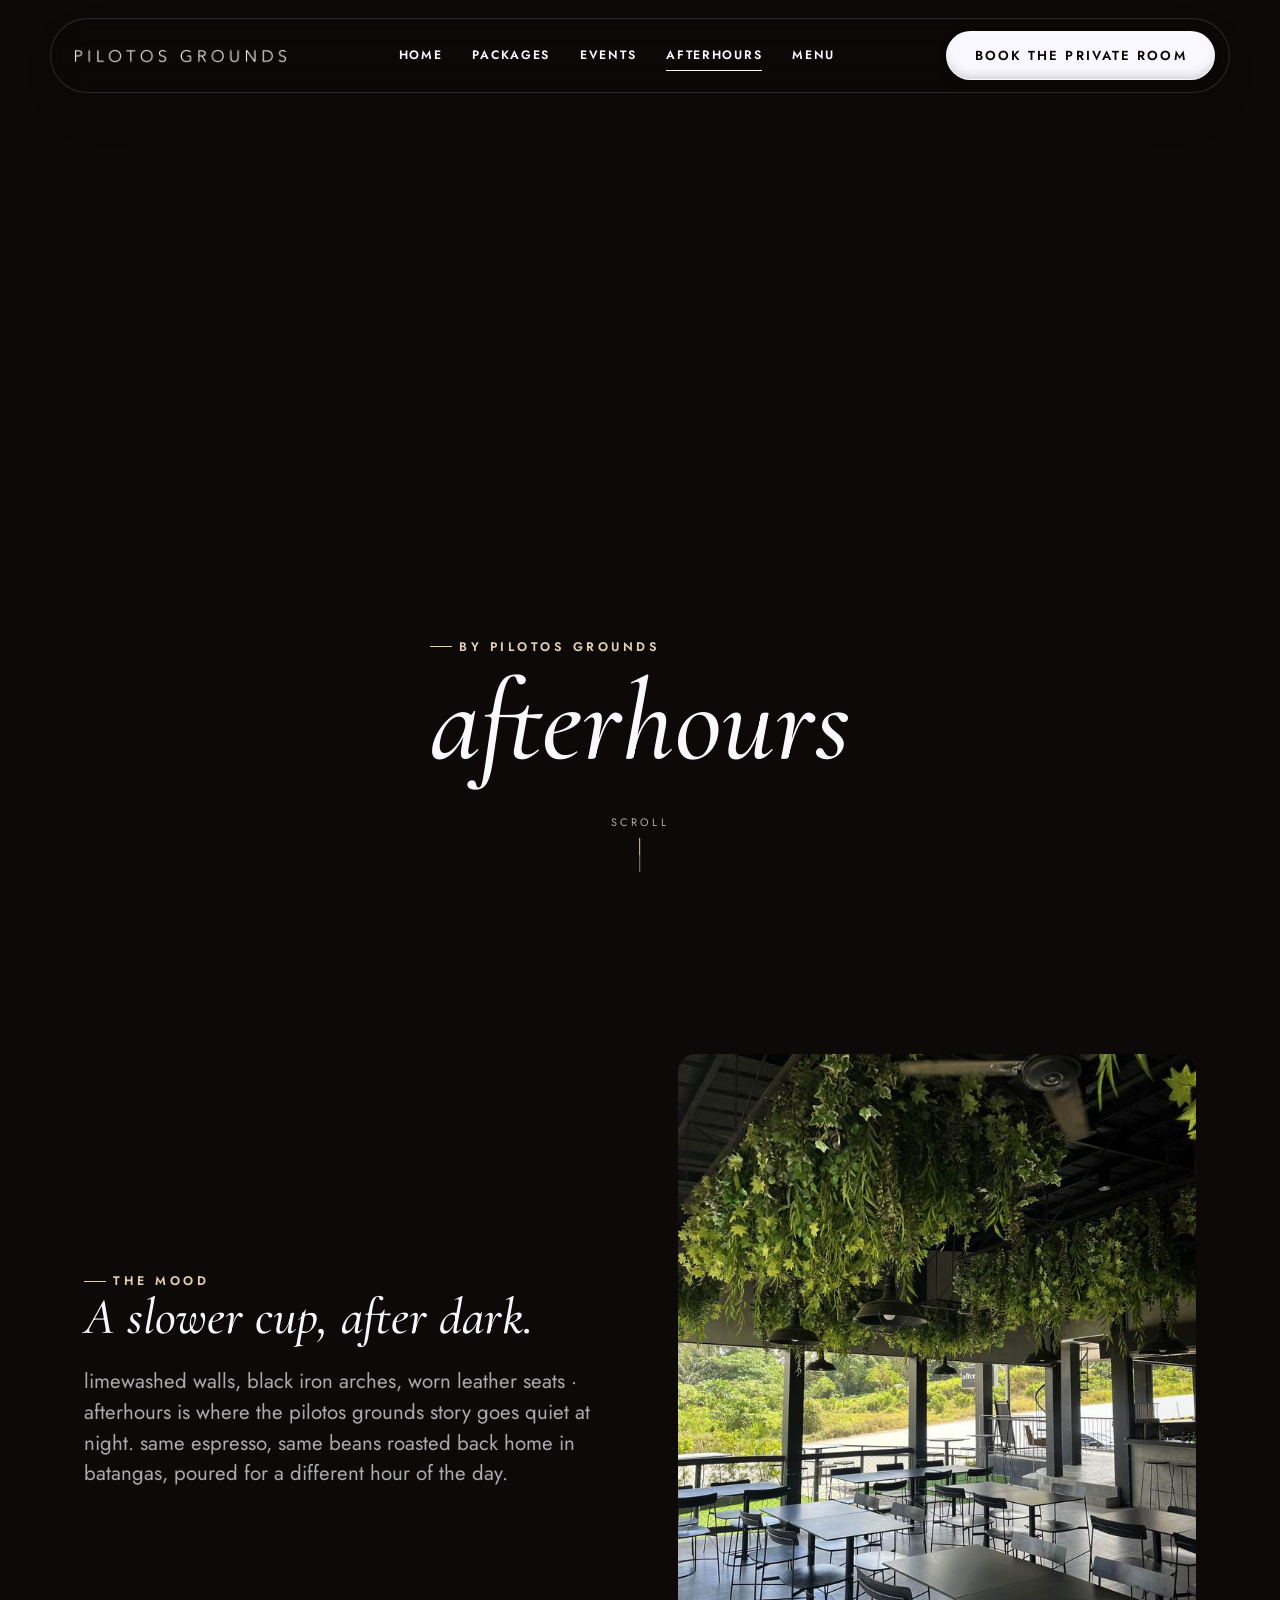
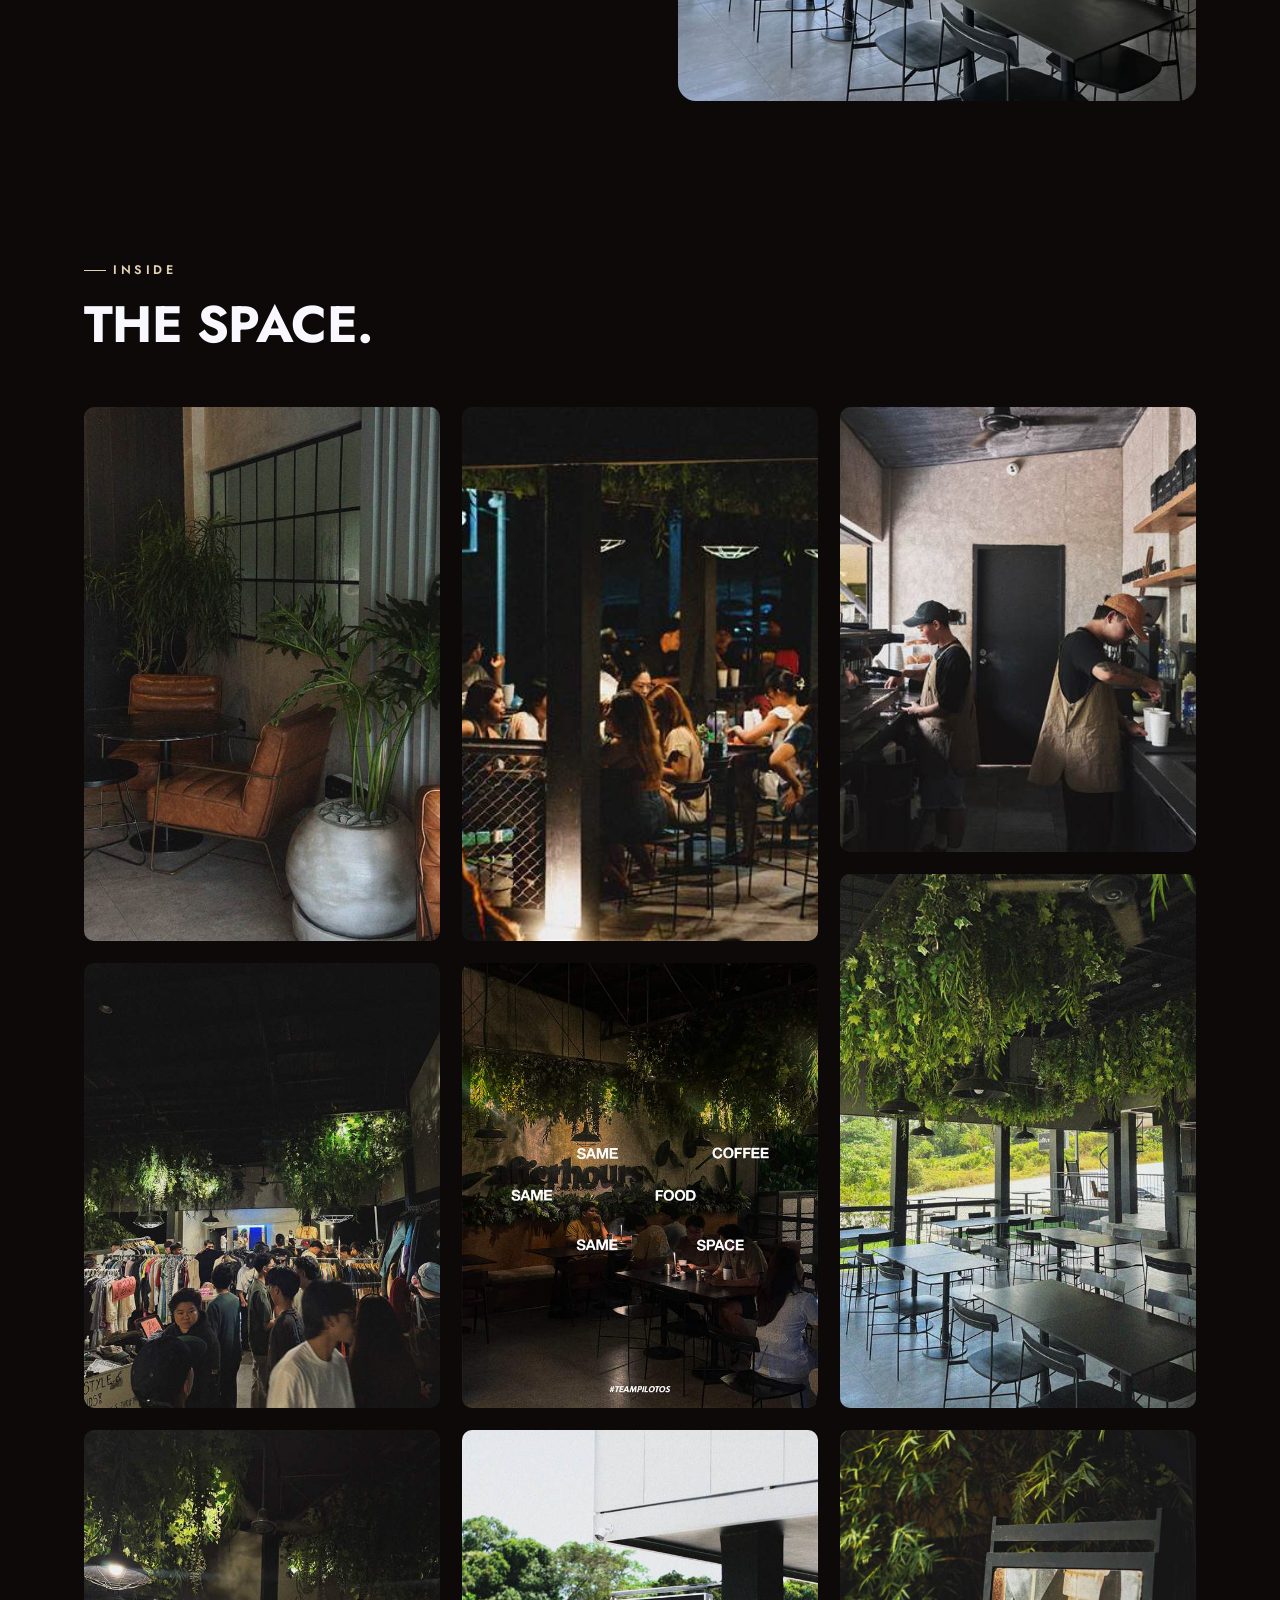
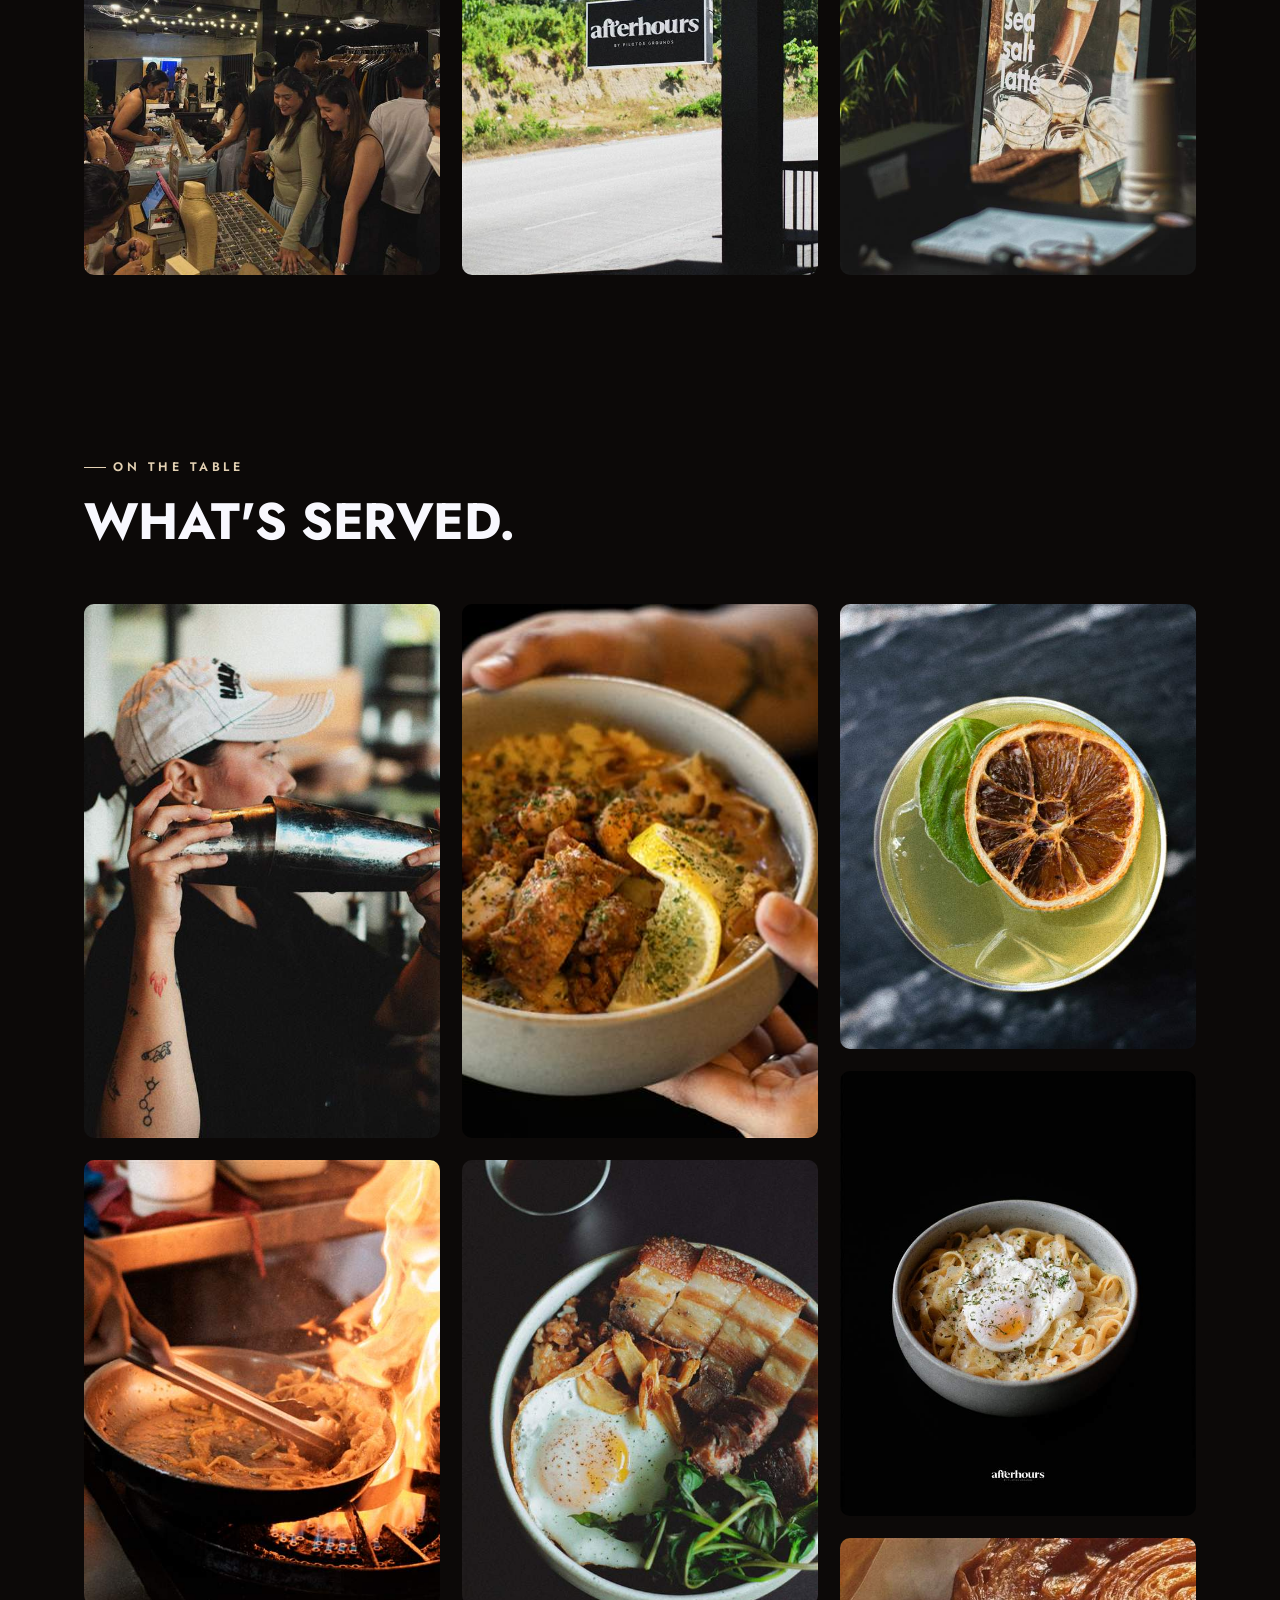
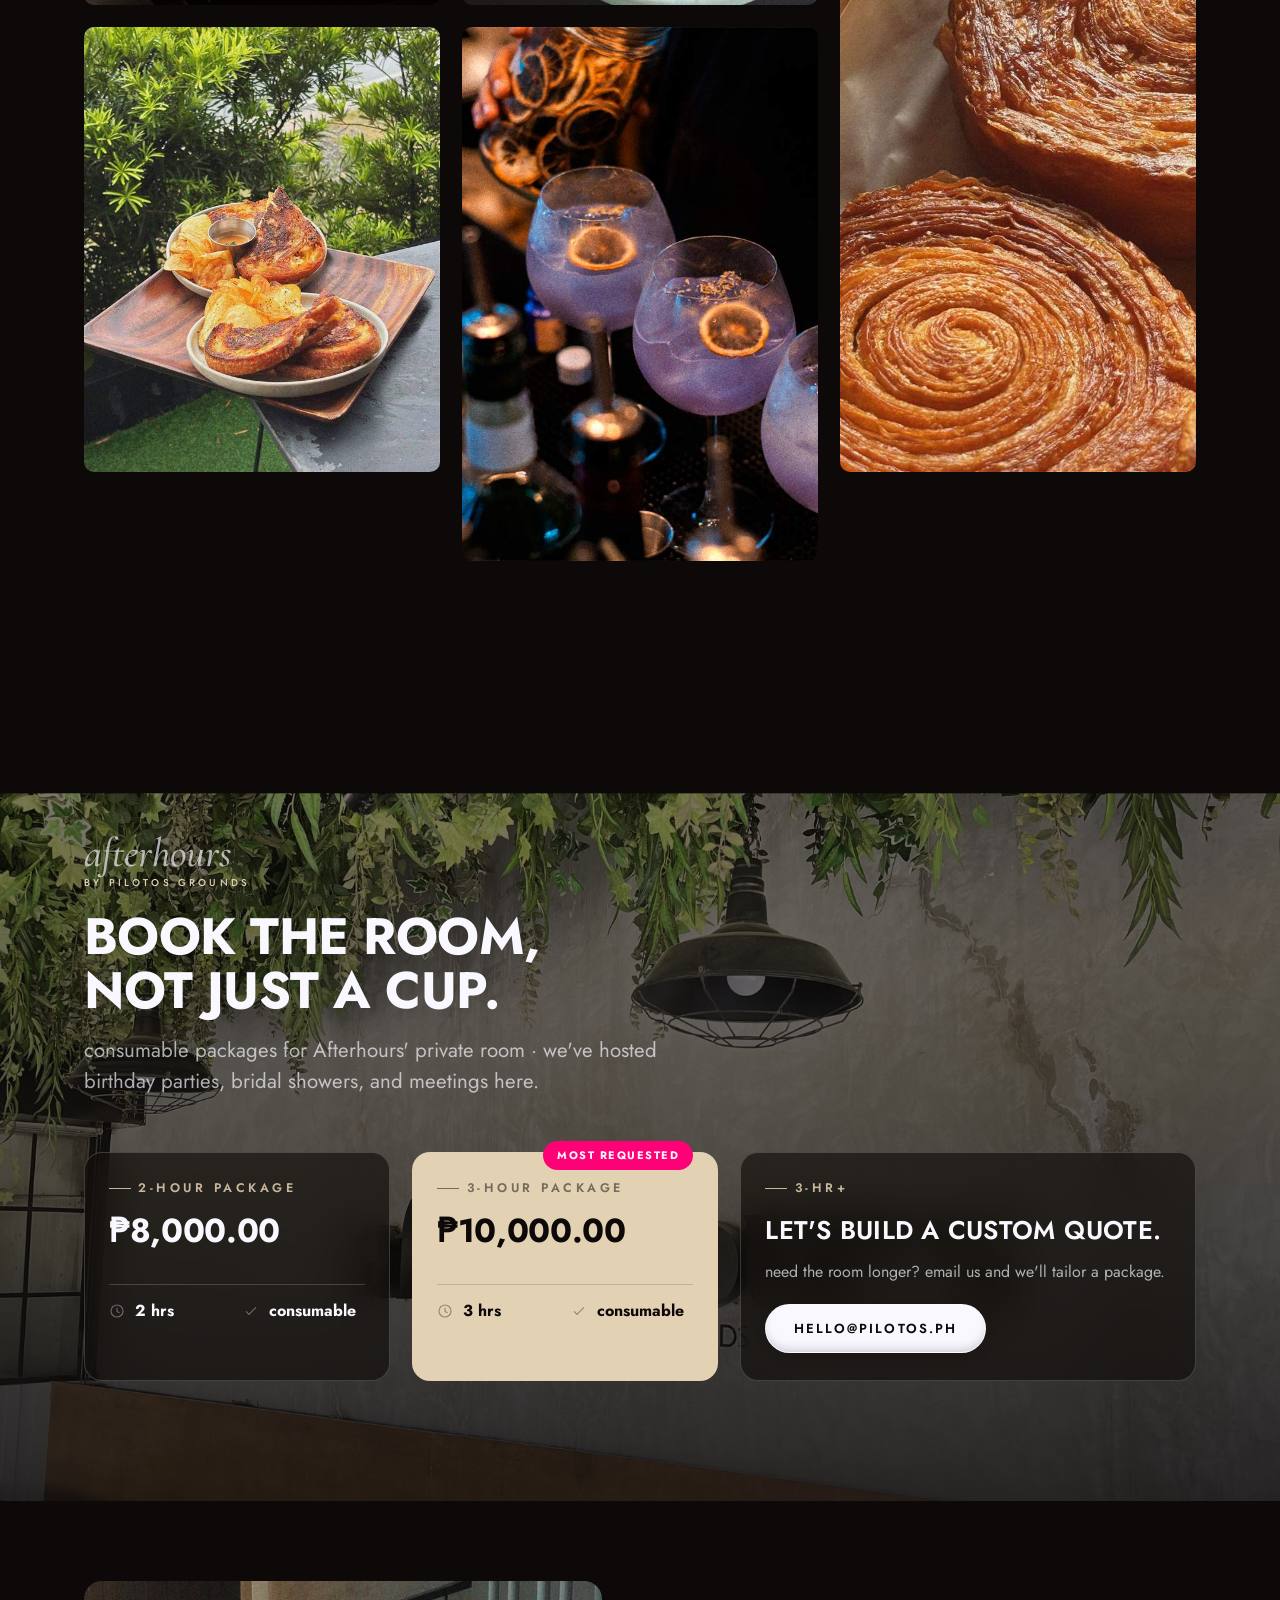
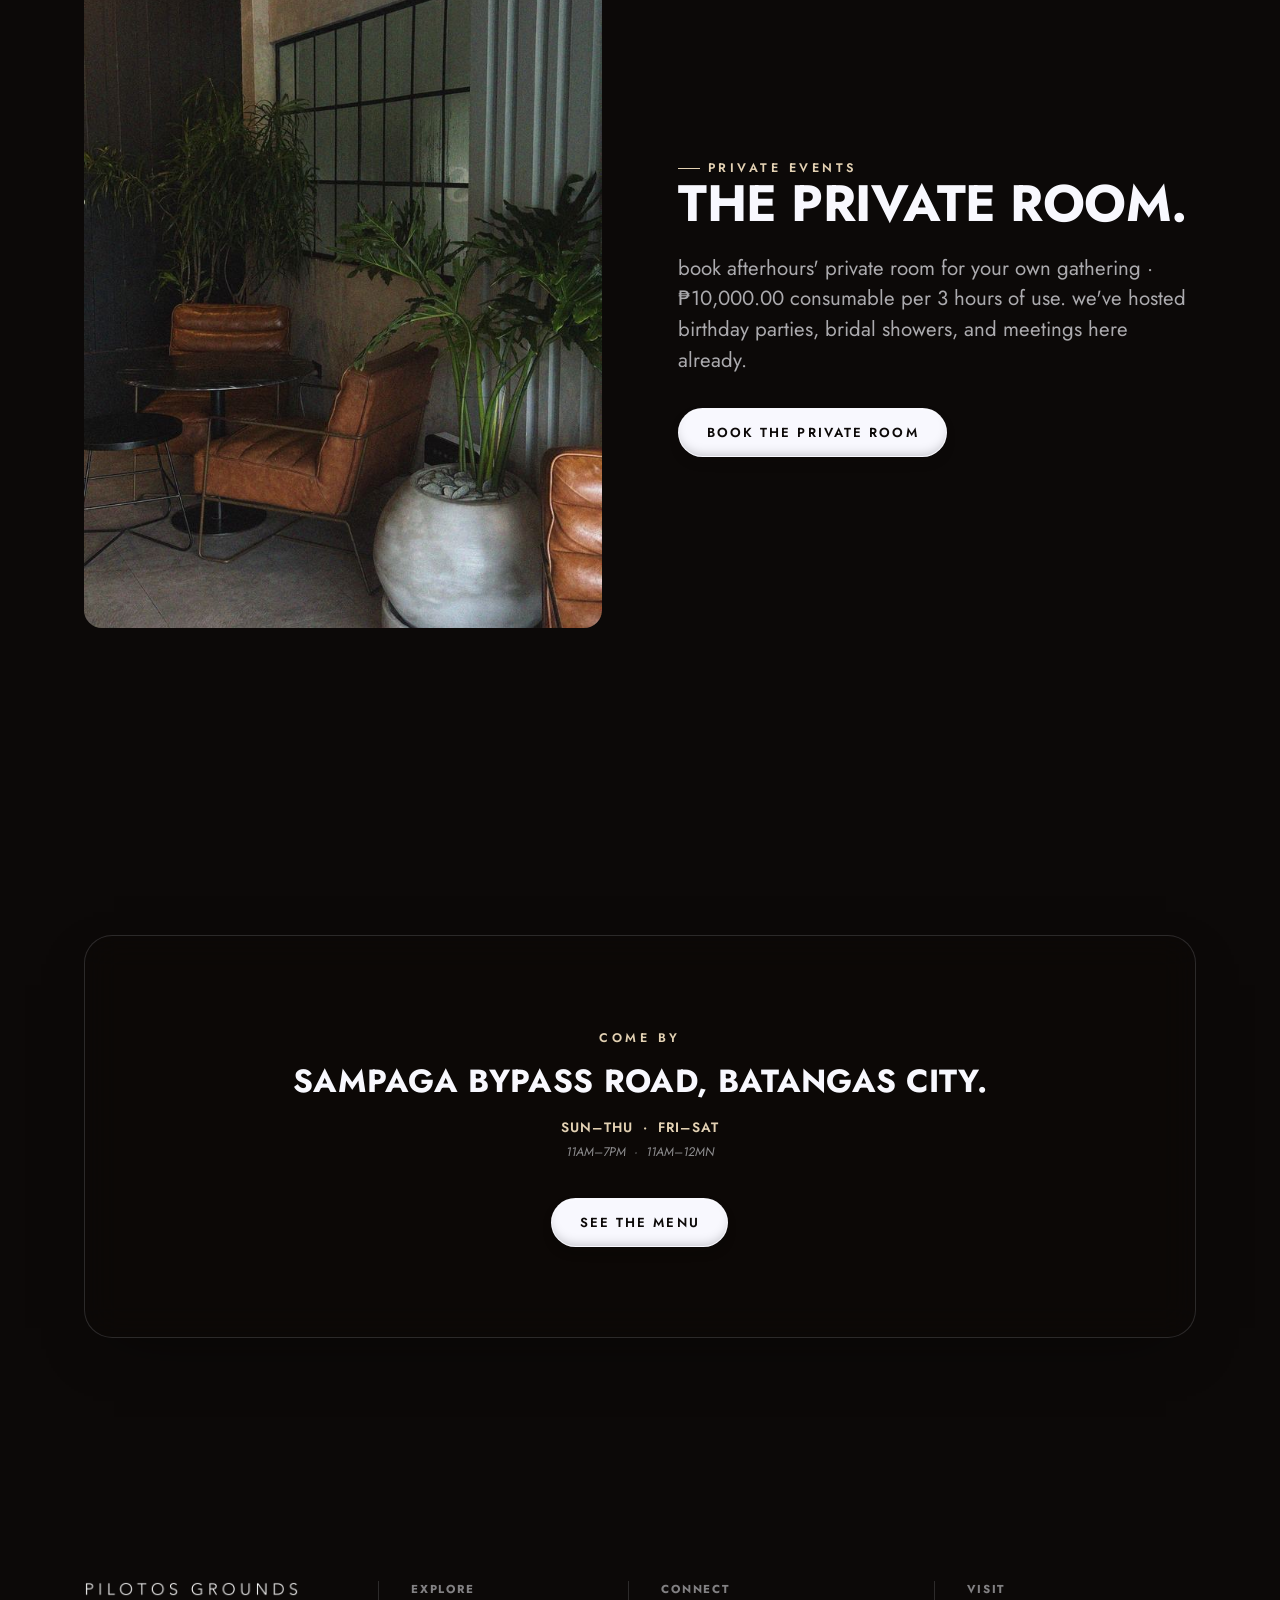
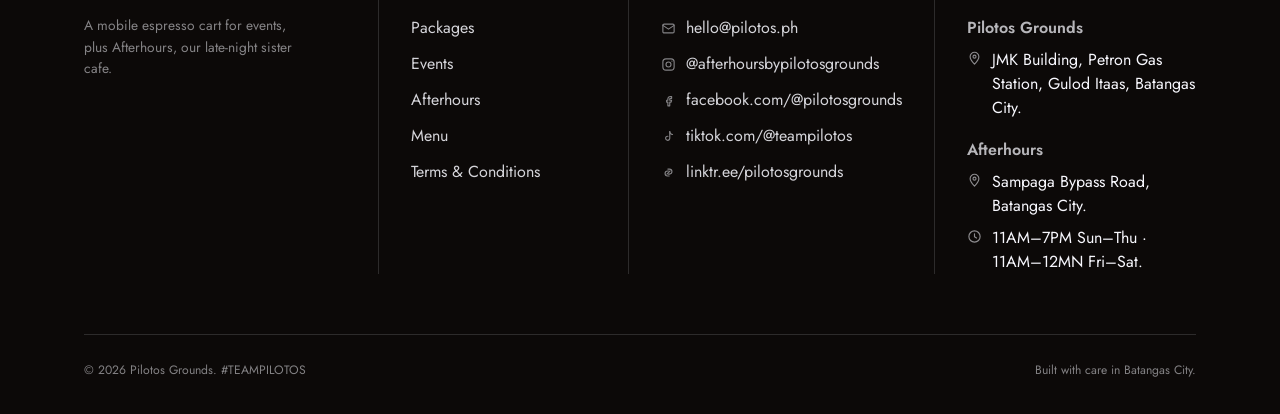
==== commit 939ee054: "Swap Afterhours private room photo Co-Authored-By: Claude Sonnet 5 <noreply@anthropic.com> Claude-Se" ====
--- a/afterhours.html
+++ b/afterhours.html
@@ -141,7 +141,7 @@
   <section class="section" style="padding-top:clamp(48px,8vw,80px)">
     <div class="container split">
       <div class="reveal-scale">
-        <img src="assets/img/afterhours/interior/thumbs/IMG_5237.jpg" alt="Afterhours private room setup" style="border-radius:18px;aspect-ratio:4/5;object-fit:cover;">
+        <img src="assets/img/afterhours/interior/thumbs/interior-private-room.jpg" alt="Afterhours private room setup" style="border-radius:18px;aspect-ratio:4/5;object-fit:cover;">
       </div>
       <div class="reveal">
         <p class="eyebrow">private events</p>
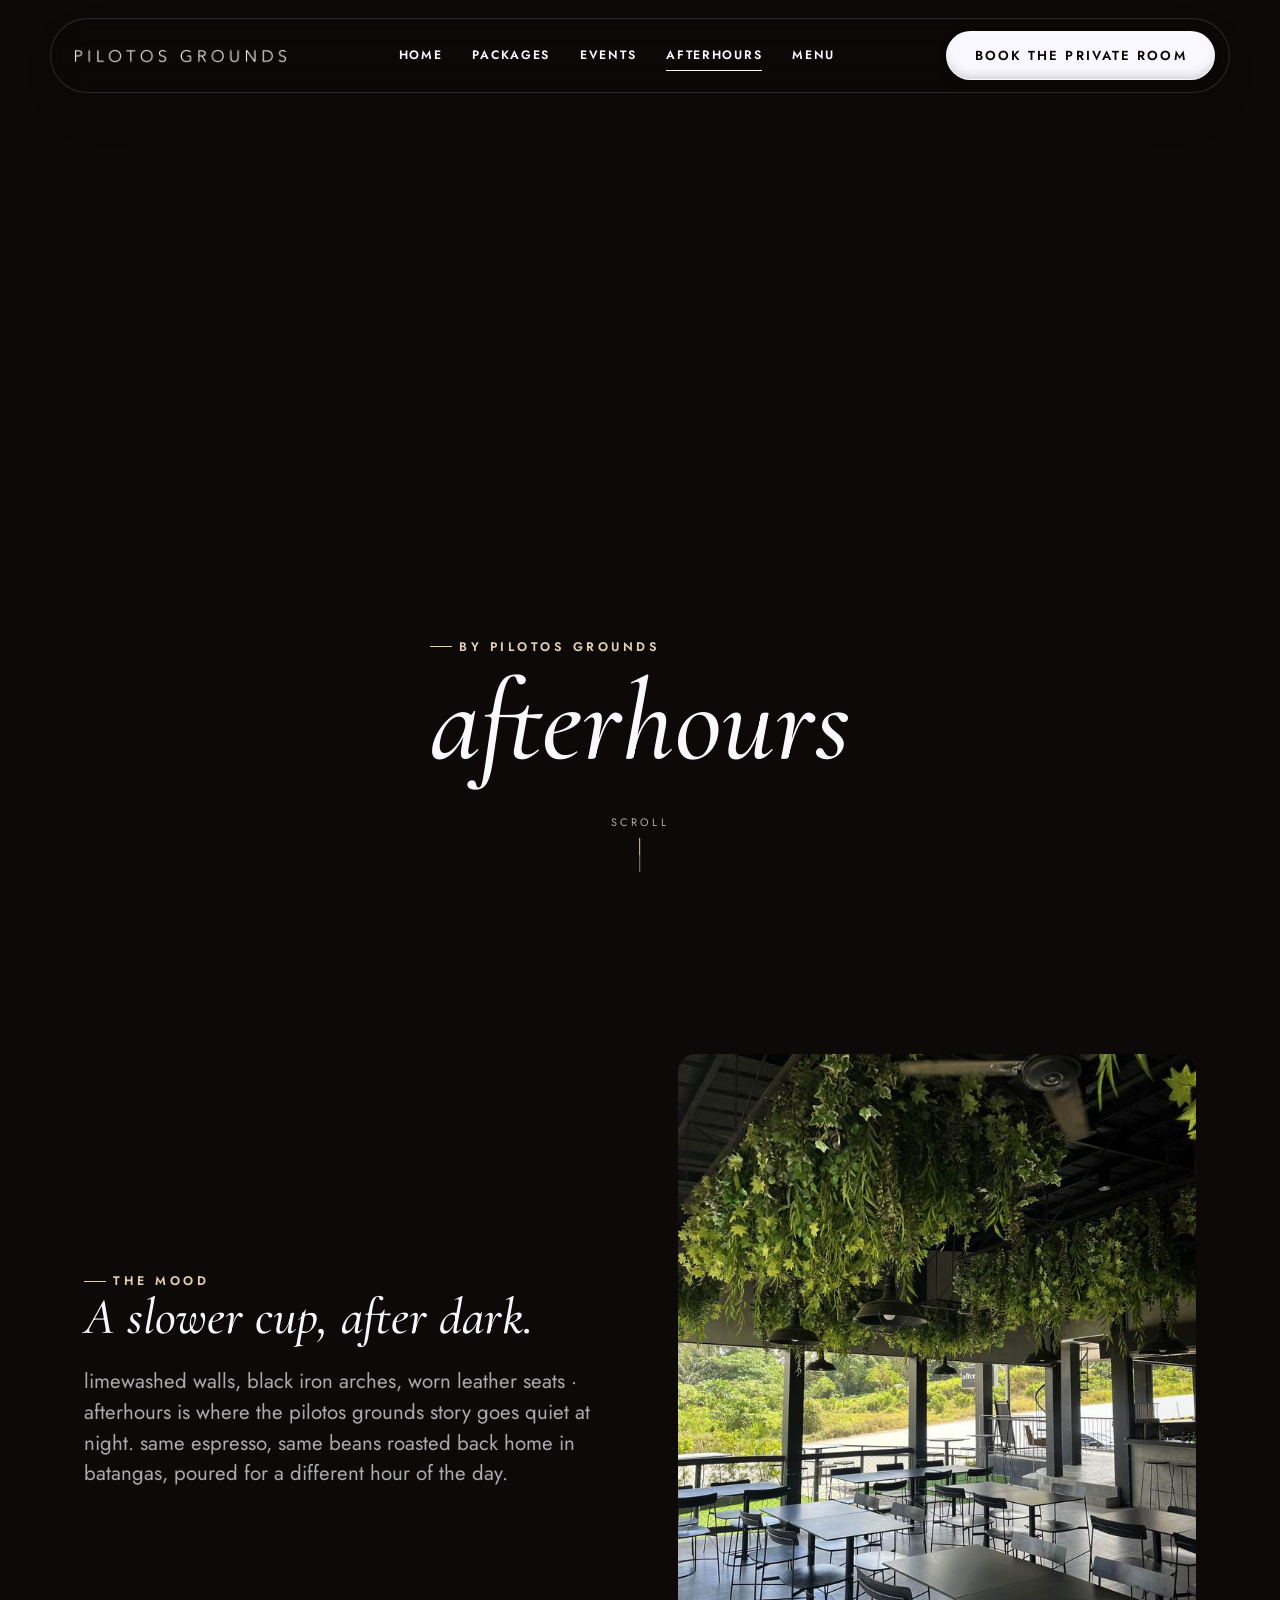
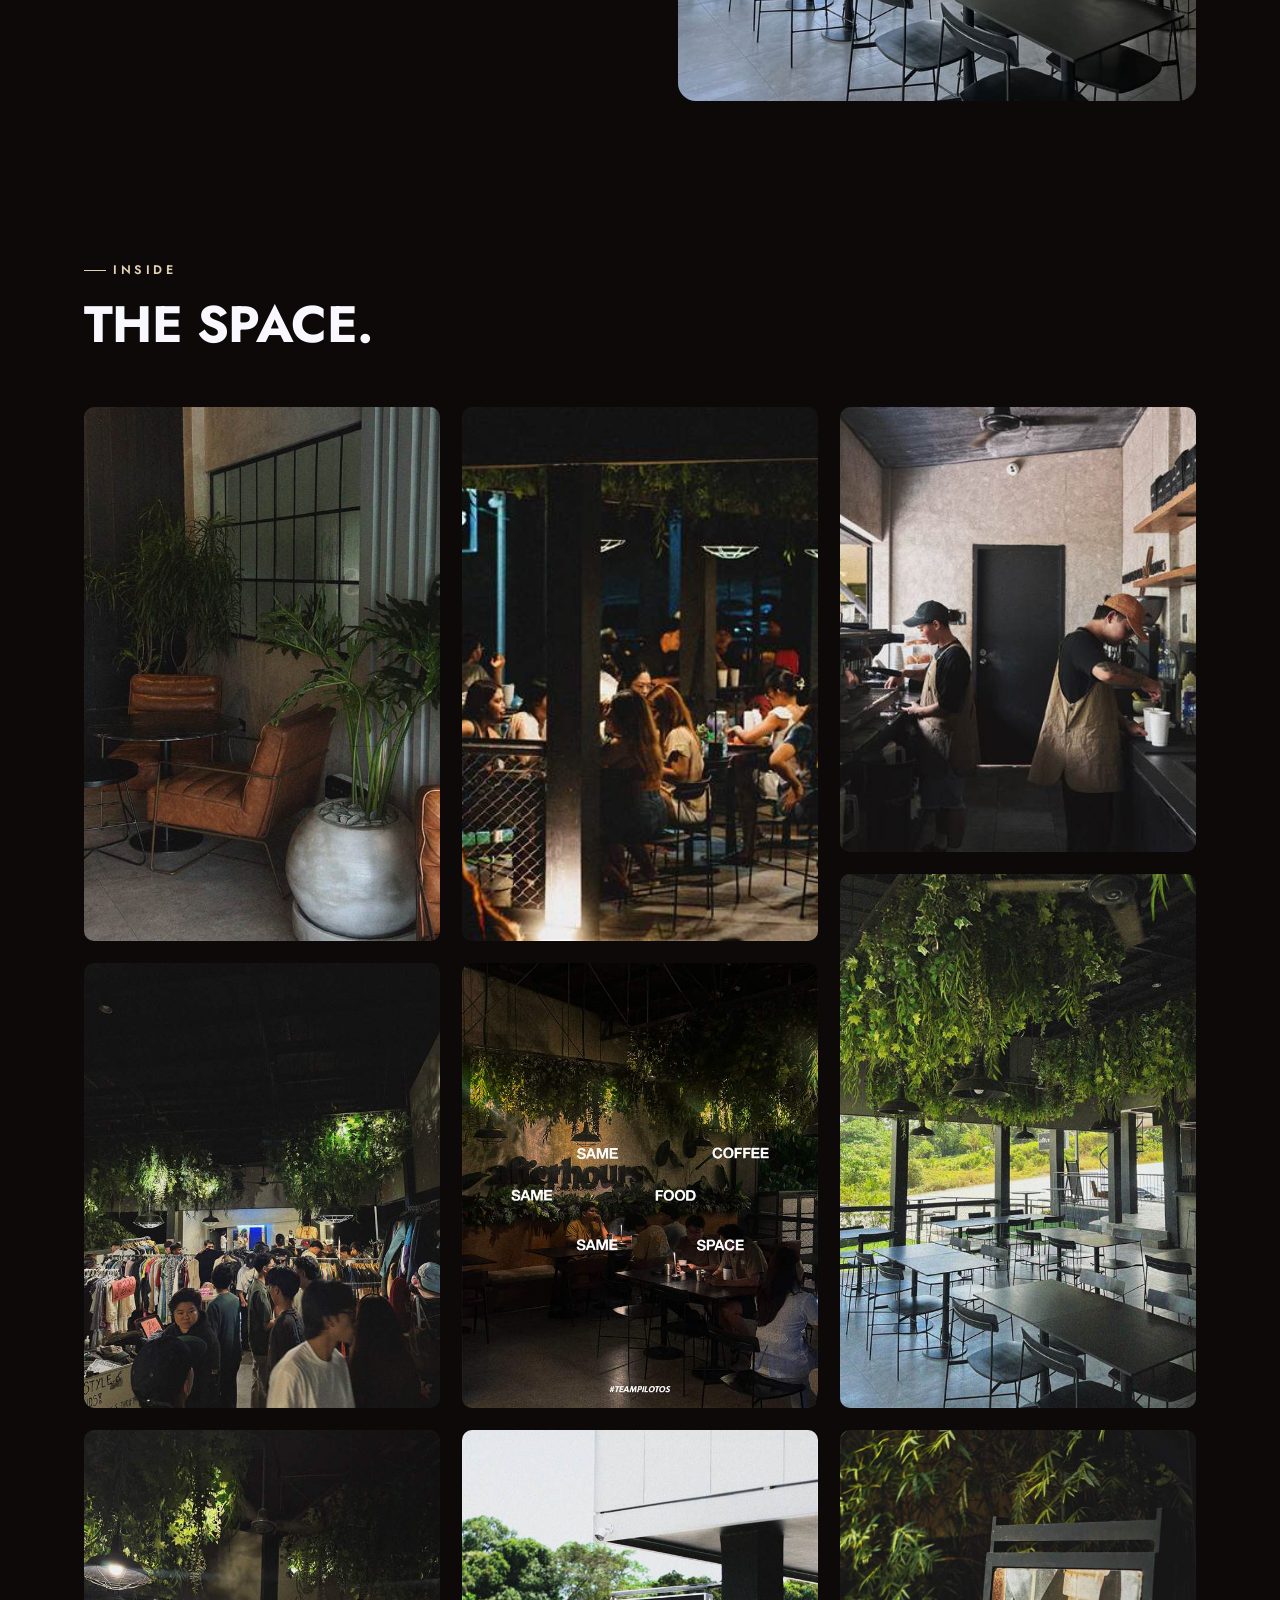
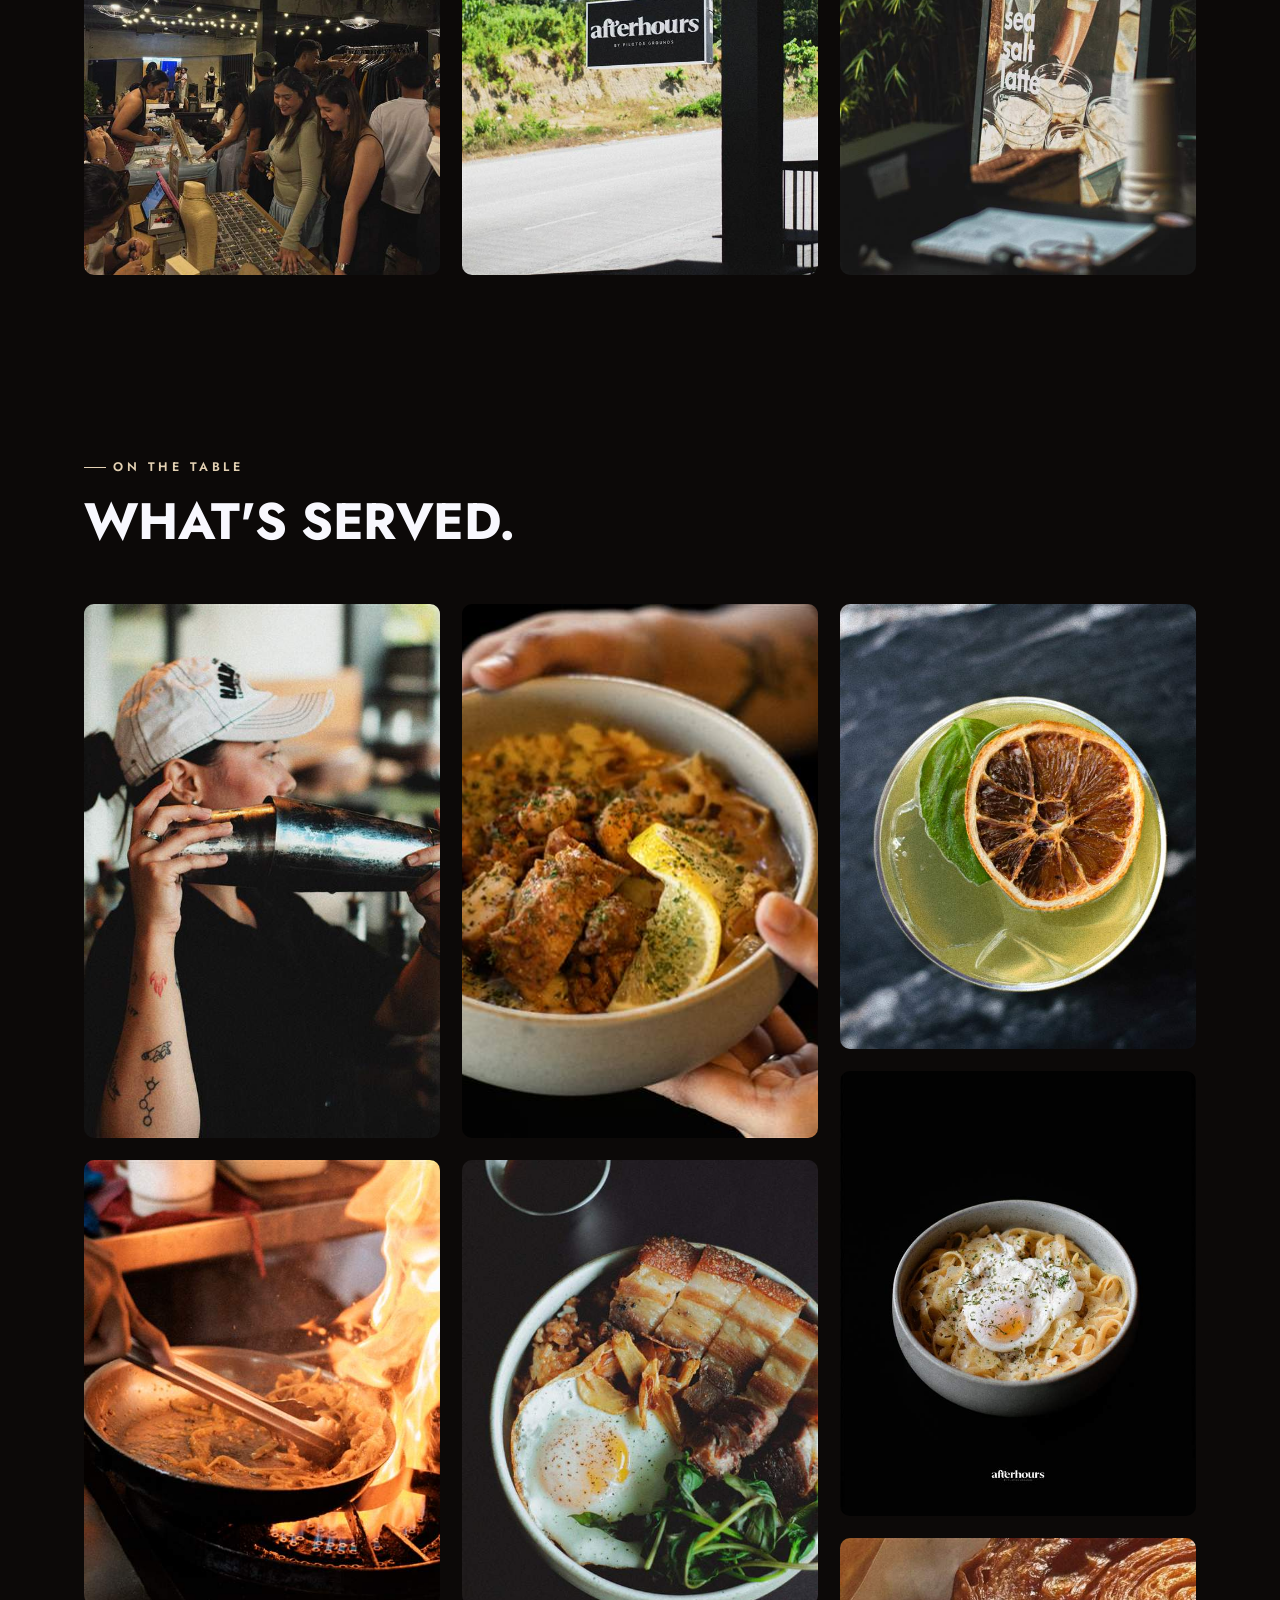
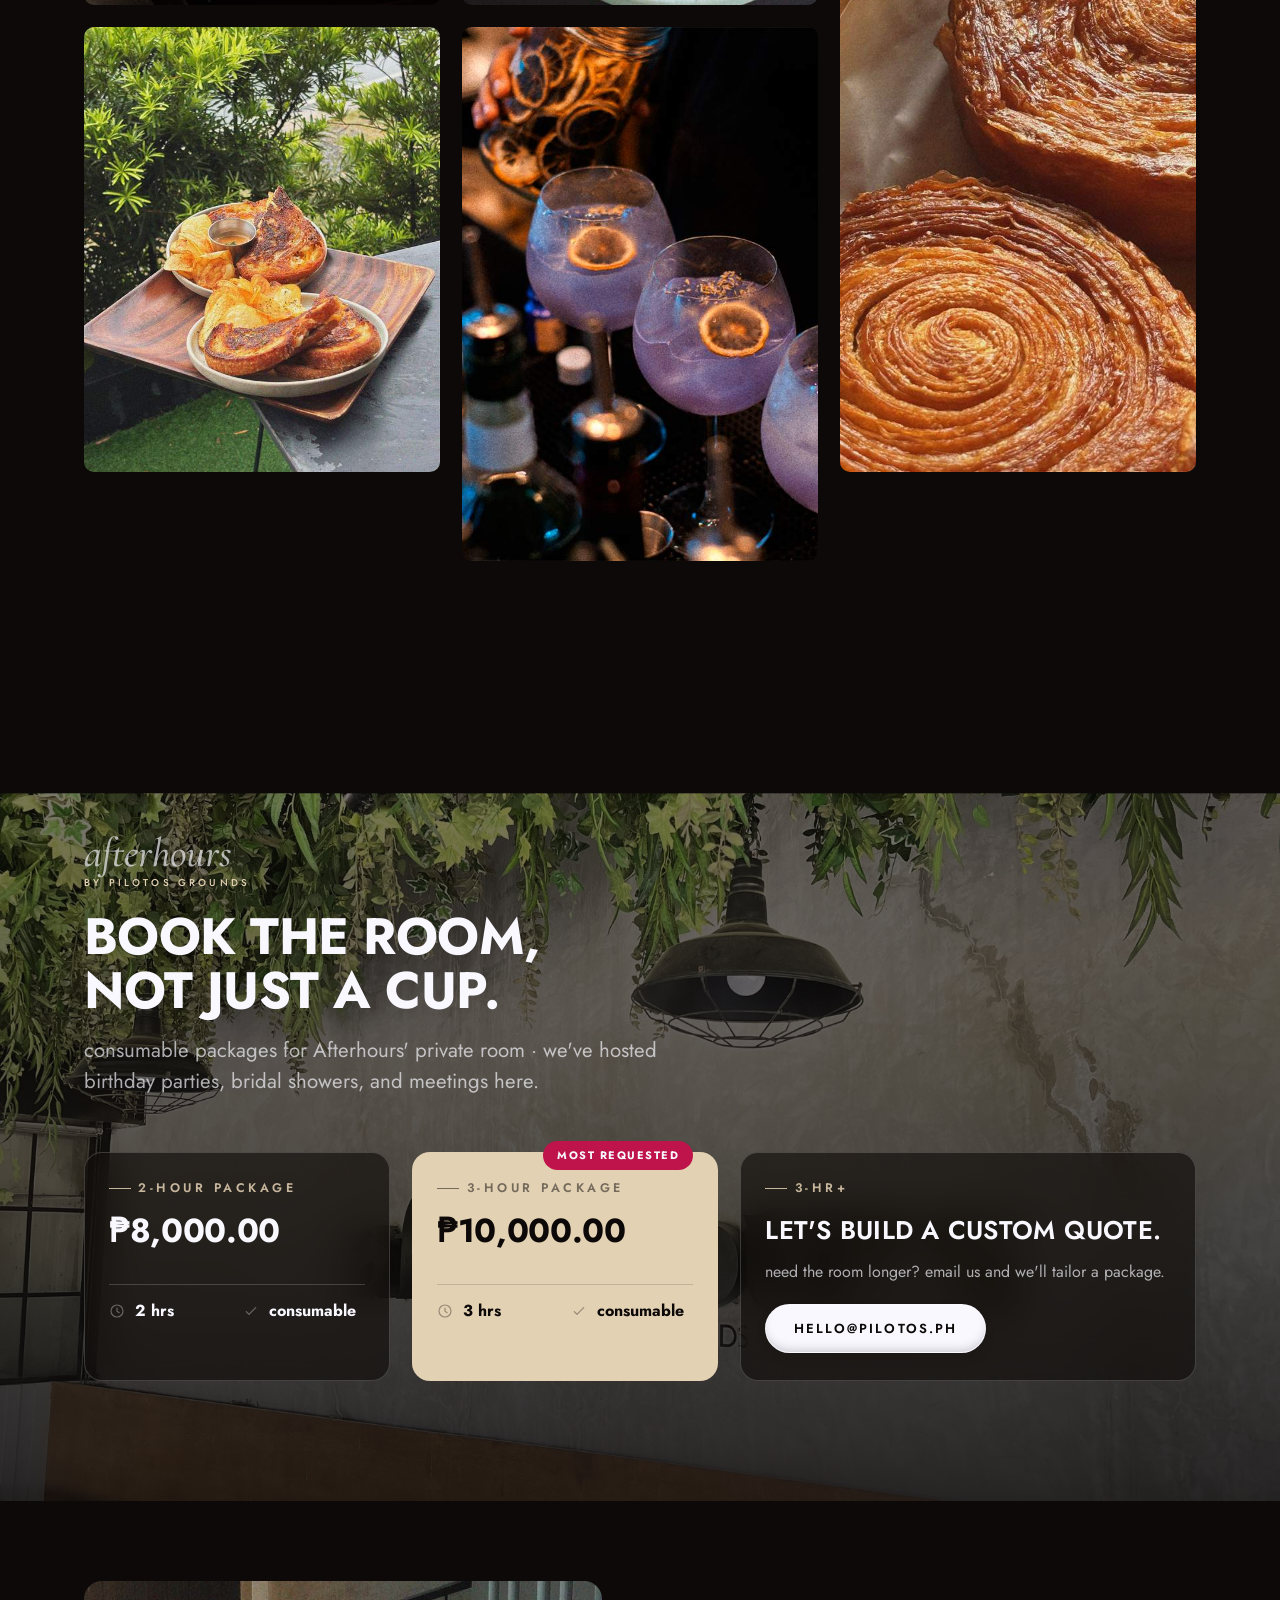
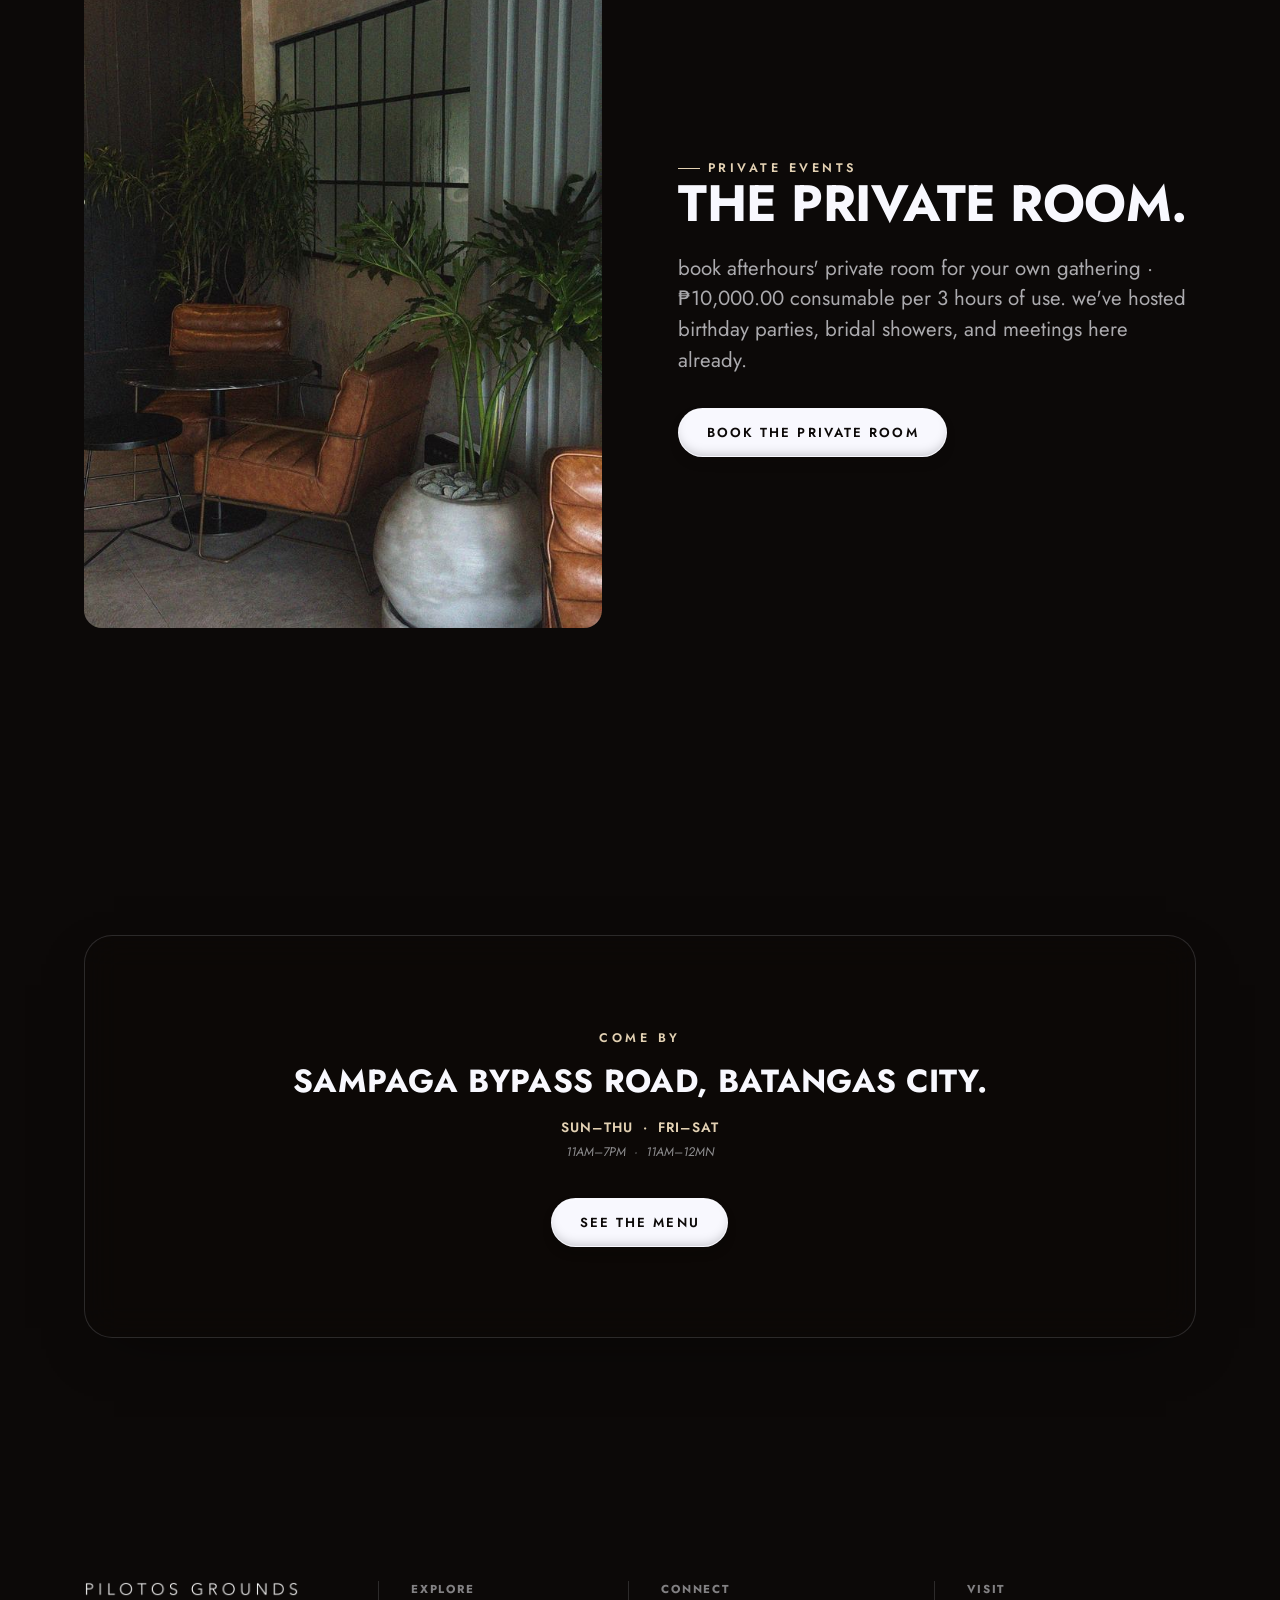
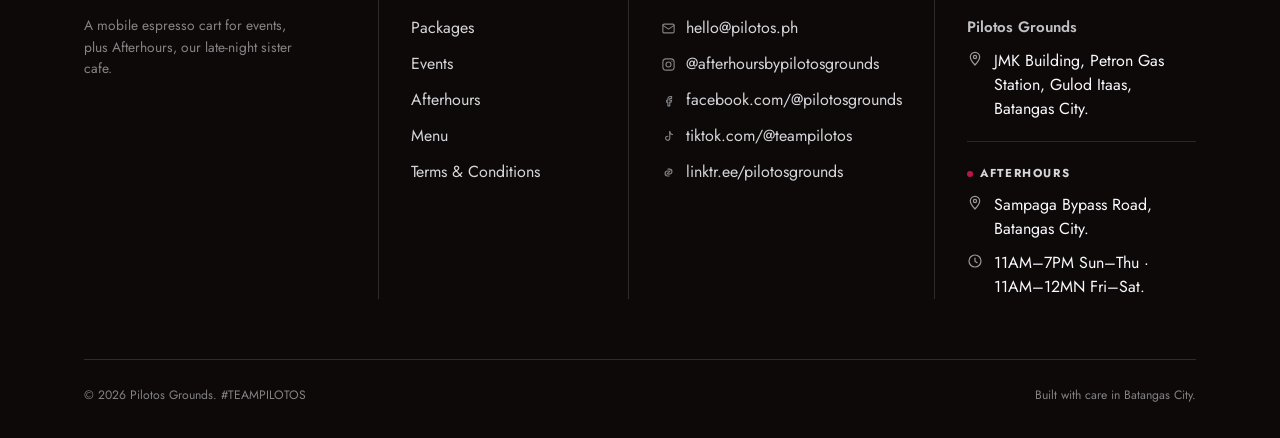
==== commit ee243953: "Restyle footer Visit section into grouped Grounds/Afterhours blocks Co-Authored-By: Claude Sonnet 5 " ====
--- a/afterhours.html
+++ b/afterhours.html
@@ -195,11 +195,15 @@
       </div>
       <div>
         <h4>Visit</h4>
-        <p style="font-weight:600;opacity:.85;margin-bottom:4px">Pilotos Grounds</p>
-        <div class="foot-visit-row"><svg viewBox="0 0 24 24" fill="none" stroke="currentColor" stroke-width="1.8" stroke-linecap="round" stroke-linejoin="round"><path d="M12 21s7-7.4 7-12a7 7 0 1 0-14 0c0 4.6 7 12 7 12Z"/><circle cx="12" cy="9" r="2.4"/></svg><span>JMK Building, Petron Gas Station, Gulod Itaas, Batangas City.</span></div>
-        <p style="font-weight:600;opacity:.85;margin-top:18px;margin-bottom:4px">Afterhours</p>
-        <div class="foot-visit-row"><svg viewBox="0 0 24 24" fill="none" stroke="currentColor" stroke-width="1.8" stroke-linecap="round" stroke-linejoin="round"><path d="M12 21s7-7.4 7-12a7 7 0 1 0-14 0c0 4.6 7 12 7 12Z"/><circle cx="12" cy="9" r="2.4"/></svg><span>Sampaga Bypass Road, Batangas City.</span></div>
-        <div class="foot-visit-row"><svg viewBox="0 0 24 24" fill="none" stroke="currentColor" stroke-width="1.8" stroke-linecap="round" stroke-linejoin="round"><circle cx="12" cy="12" r="9"/><path d="M12 7.5v5l3.2 2"/></svg><span>11AM–7PM Sun–Thu · 11AM–12MN Fri–Sat.</span></div>
+        <div class="foot-visit-group">
+          <p class="foot-visit-label">Pilotos Grounds</p>
+          <div class="foot-visit-row"><svg viewBox="0 0 24 24" fill="none" stroke="currentColor" stroke-width="1.8" stroke-linecap="round" stroke-linejoin="round"><path d="M12 21s7-7.4 7-12a7 7 0 1 0-14 0c0 4.6 7 12 7 12Z"/><circle cx="12" cy="9" r="2.4"/></svg><span>JMK Building, Petron Gas Station, Gulod Itaas, Batangas City.</span></div>
+        </div>
+        <div class="foot-visit-group">
+          <p class="foot-visit-label foot-visit-label--accent">Afterhours</p>
+          <div class="foot-visit-row"><svg viewBox="0 0 24 24" fill="none" stroke="currentColor" stroke-width="1.8" stroke-linecap="round" stroke-linejoin="round"><path d="M12 21s7-7.4 7-12a7 7 0 1 0-14 0c0 4.6 7 12 7 12Z"/><circle cx="12" cy="9" r="2.4"/></svg><span>Sampaga Bypass Road, Batangas City.</span></div>
+          <div class="foot-visit-row"><svg viewBox="0 0 24 24" fill="none" stroke="currentColor" stroke-width="1.8" stroke-linecap="round" stroke-linejoin="round"><circle cx="12" cy="12" r="9"/><path d="M12 7.5v5l3.2 2"/></svg><span>11AM–7PM Sun–Thu · 11AM–12MN Fri–Sat.</span></div>
+        </div>
       </div>
     </div>
     <div class="foot-bottom">
--- a/assets/css/style.css
+++ b/assets/css/style.css
@@ -15,7 +15,7 @@
   --black:   #0C0908;
   --white:   #F8F8FE;
   --beige:   #E3D1B3;
-  --pink:    #FF0077;
+  --pink:    #BF134B;
 
   --ink:     var(--black);
   --paper:   var(--white);
@@ -421,6 +421,12 @@
 @media (max-width: 980px){ [data-gallery]{ column-count:2; } }
 @media (max-width: 620px){ [data-gallery]{ column-count:1; column-gap:10px; } [data-gallery] .gallery-item{ margin-bottom:10px; } }
 
+/* Fixed (non-masonry) gallery: uniform rows, e.g. a plain 3x3 grid */
+[data-gallery].gallery-fixed{ display:grid; column-count:auto; }
+[data-gallery].gallery-fixed .gallery-item{ margin-bottom:0; }
+@media (max-width: 980px){ [data-gallery].gallery-fixed{ grid-template-columns: repeat(2,1fr); } }
+@media (max-width: 620px){ [data-gallery].gallery-fixed{ grid-template-columns: 1fr; } [data-gallery].gallery-fixed .gallery-item{ margin-bottom:0; } }
+
 .price-grid{ align-items:start; }
 .price-grid .price-card{ height:auto; }
 .price-grid--room{ grid-template-columns: 0.86fr 0.86fr 1.28fr; align-items:stretch; }
@@ -661,8 +667,19 @@
 .site-footer .foot-links a svg{ width:15px; height:15px; flex-shrink:0; opacity:.6; }
 .site-footer .foot-links a:hover svg{ opacity:1; }
 .foot-tagline{ font-size:.86rem; line-height:1.55; opacity:.6; max-width:26ch; margin-top:14px; }
-.foot-visit-row{ display:flex; align-items:flex-start; gap:10px; margin-top:8px; }
-.foot-visit-row svg{ width:15px; height:15px; flex-shrink:0; margin-top:3px; opacity:.55; }
+.foot-visit-group{ margin-top:20px; padding-top:18px; border-top:1px solid rgba(248,248,254,.12); }
+.foot-visit-group:first-of-type{ margin-top:0; padding-top:0; border-top:none; }
+.foot-visit-label{ font-weight:600; font-size:.94rem; color:var(--white); opacity:.9; margin-bottom:10px; }
+.foot-visit-label--accent{
+  display:inline-flex; align-items:center; gap:7px;
+  font-size:.72rem; font-weight:700; letter-spacing:.14em; text-transform:uppercase;
+  color:var(--pink); opacity:1; margin-bottom:10px;
+}
+.foot-visit-label--accent::before{ content:""; width:6px; height:6px; border-radius:50%; background:var(--pink); flex-shrink:0; }
+.foot-visit-row{ display:flex; align-items:flex-start; gap:11px; margin-top:10px; }
+.foot-visit-row:first-of-type{ margin-top:0; }
+.foot-visit-row svg{ width:16px; height:16px; flex-shrink:0; margin-top:2px; opacity:.6; }
+.foot-visit-row span{ line-height:1.5; }
 .foot-bottom{ display:flex; flex-wrap:wrap; justify-content:space-between; gap:14px; padding-top: 26px; font-size:.76rem; opacity:.5; }
 .foot-logo img{ height:16px; margin-bottom: 18px; }
 @media (max-width: 780px){
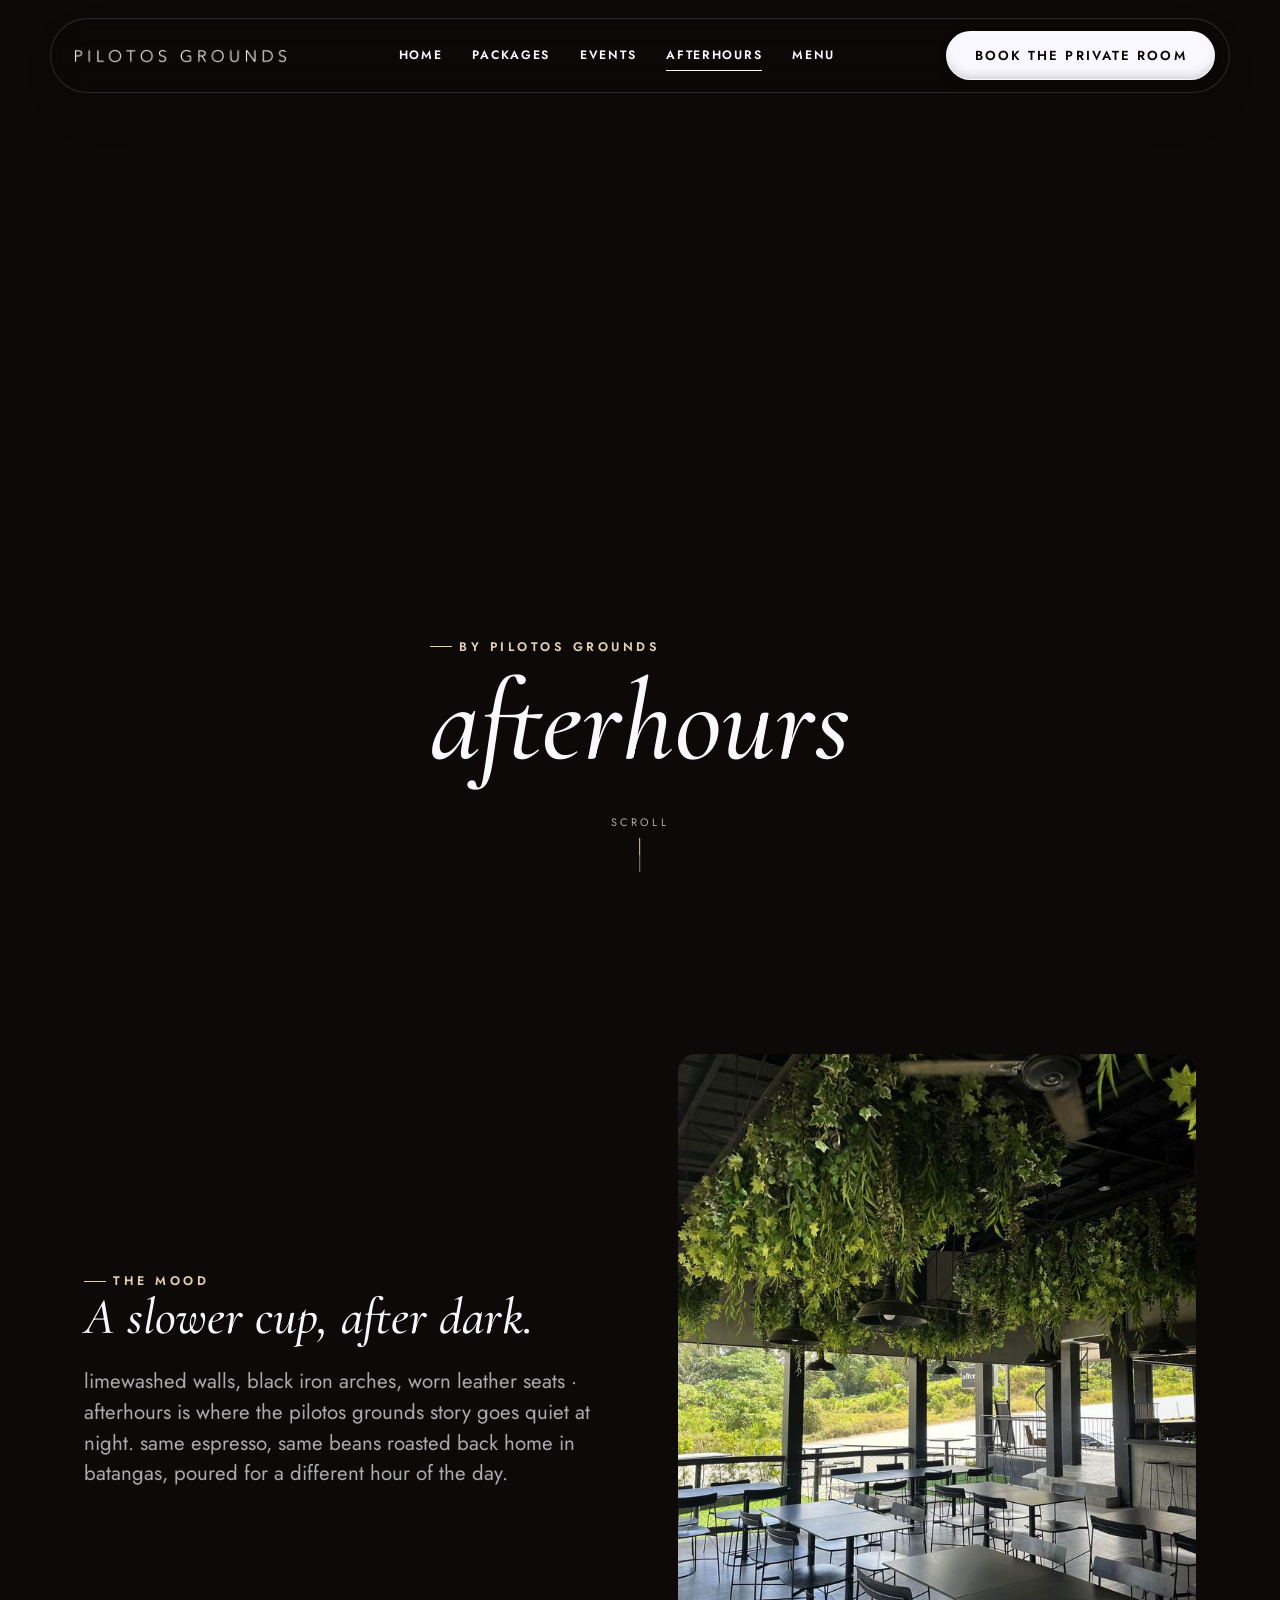
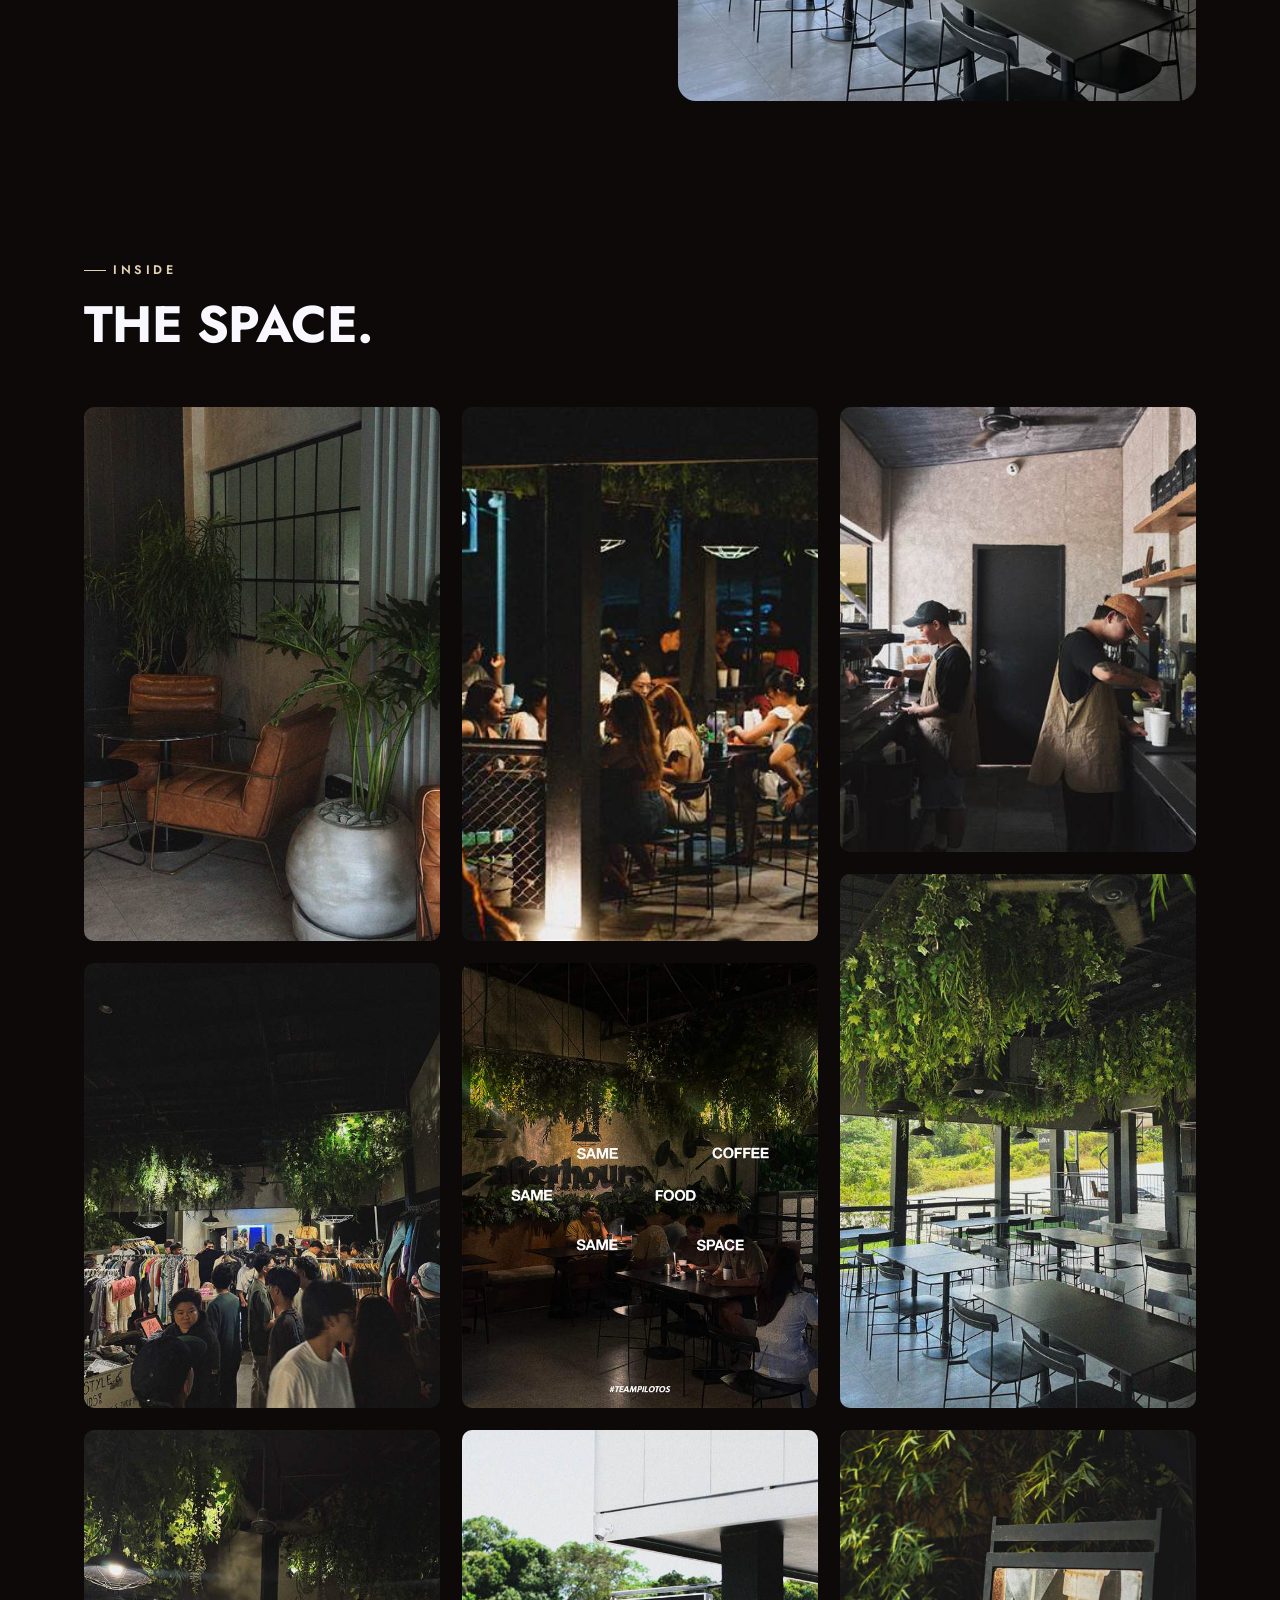
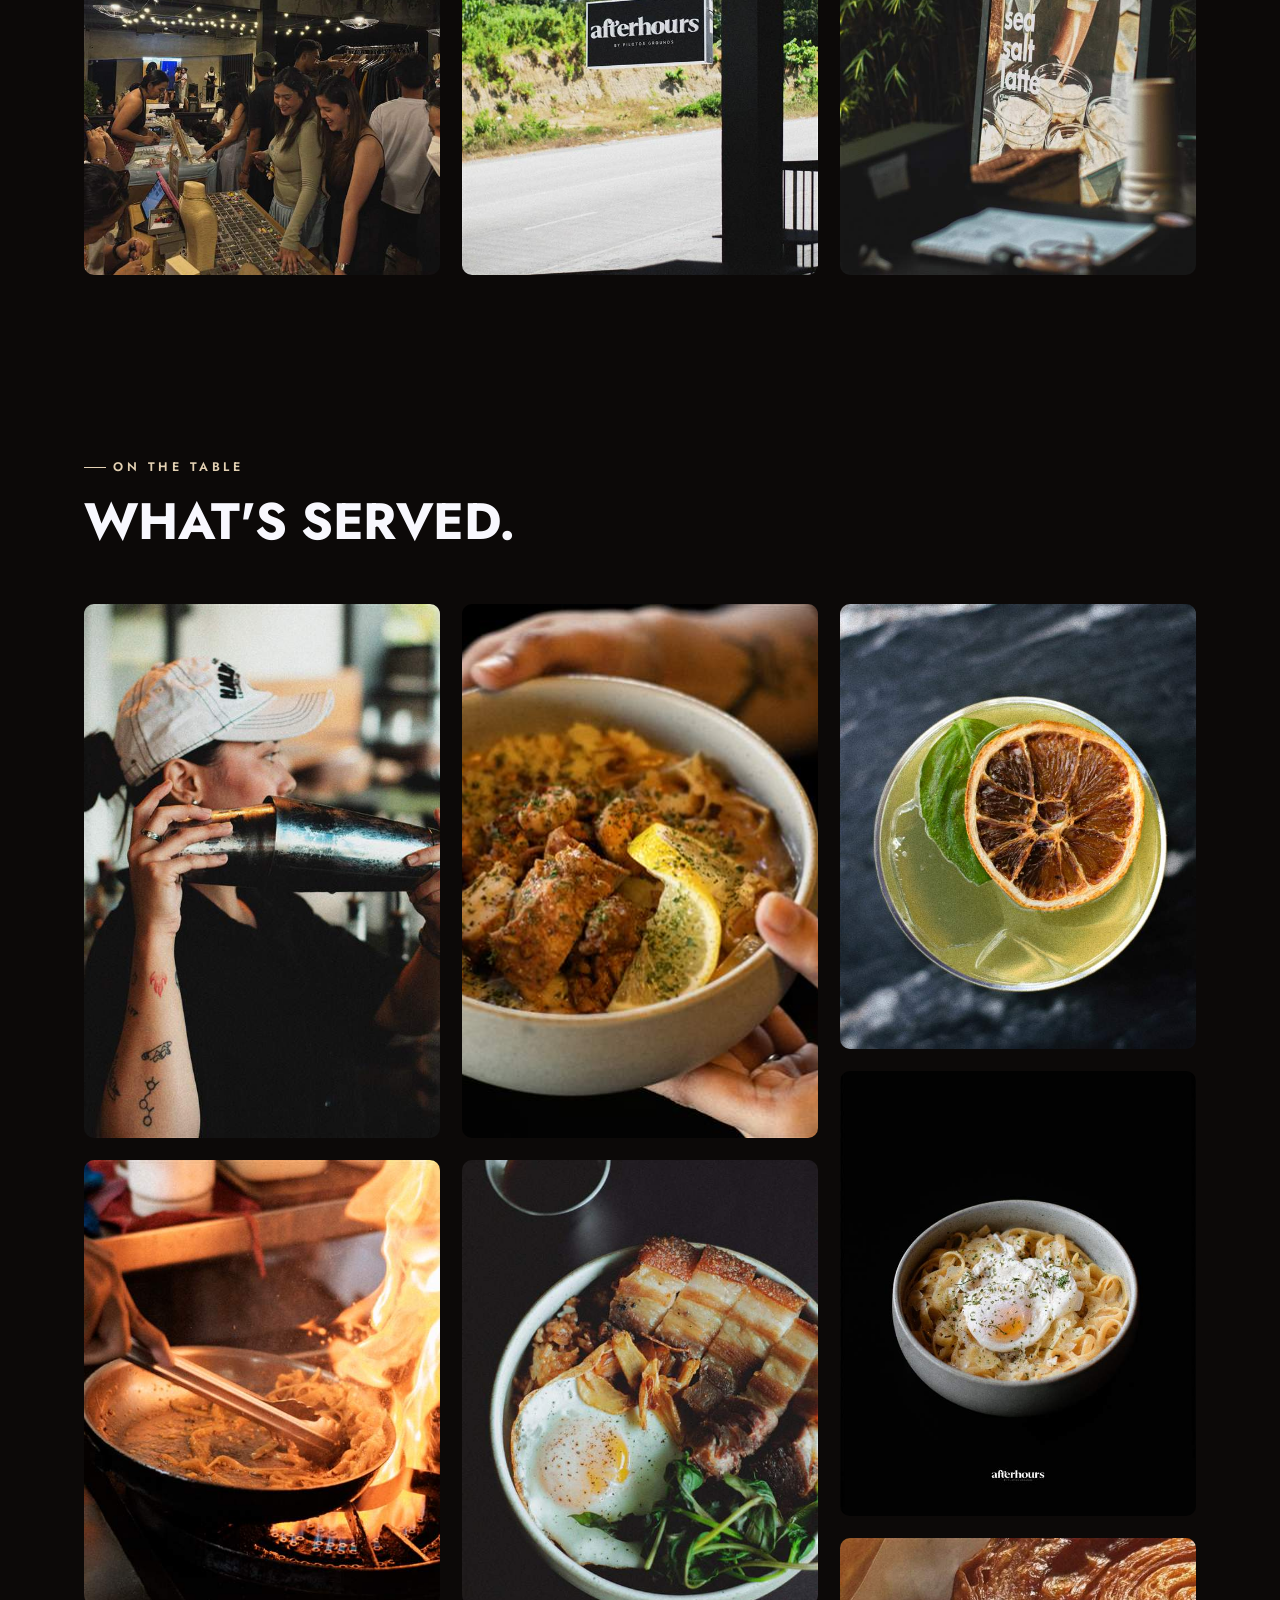
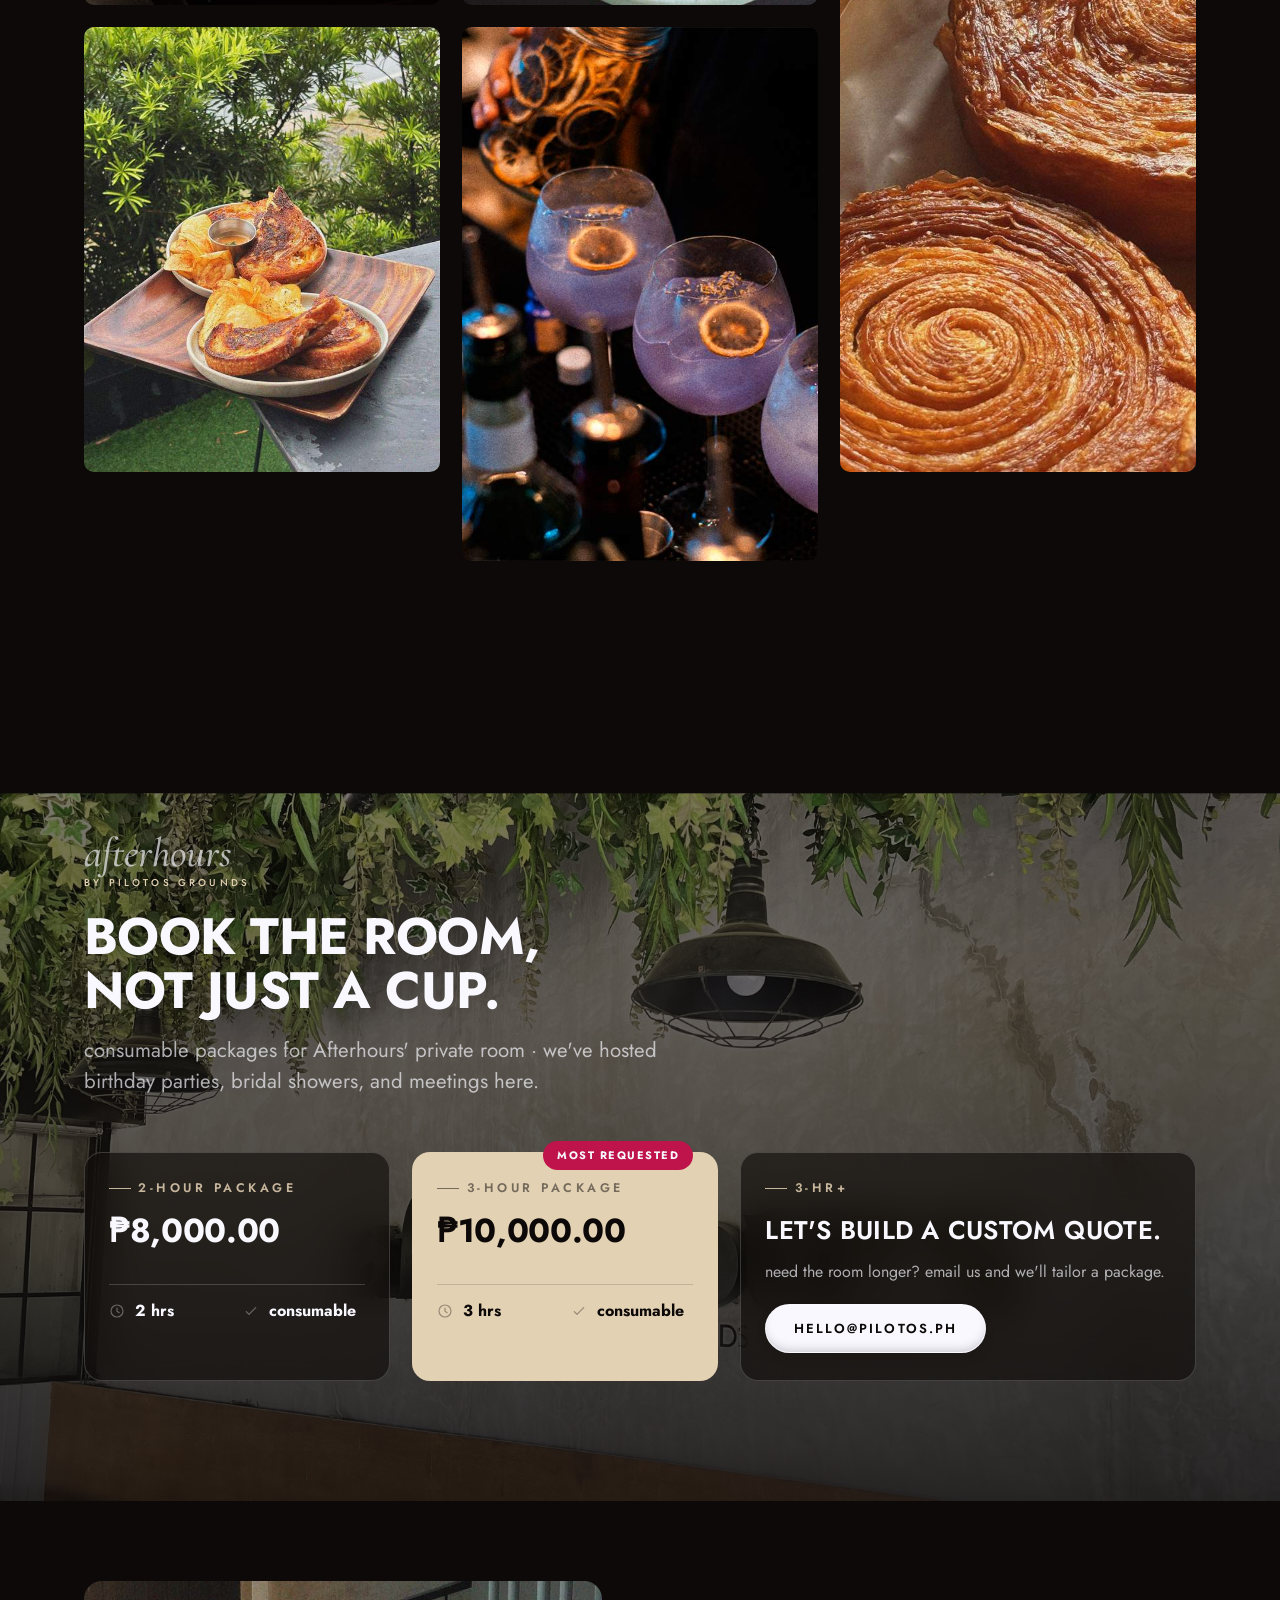
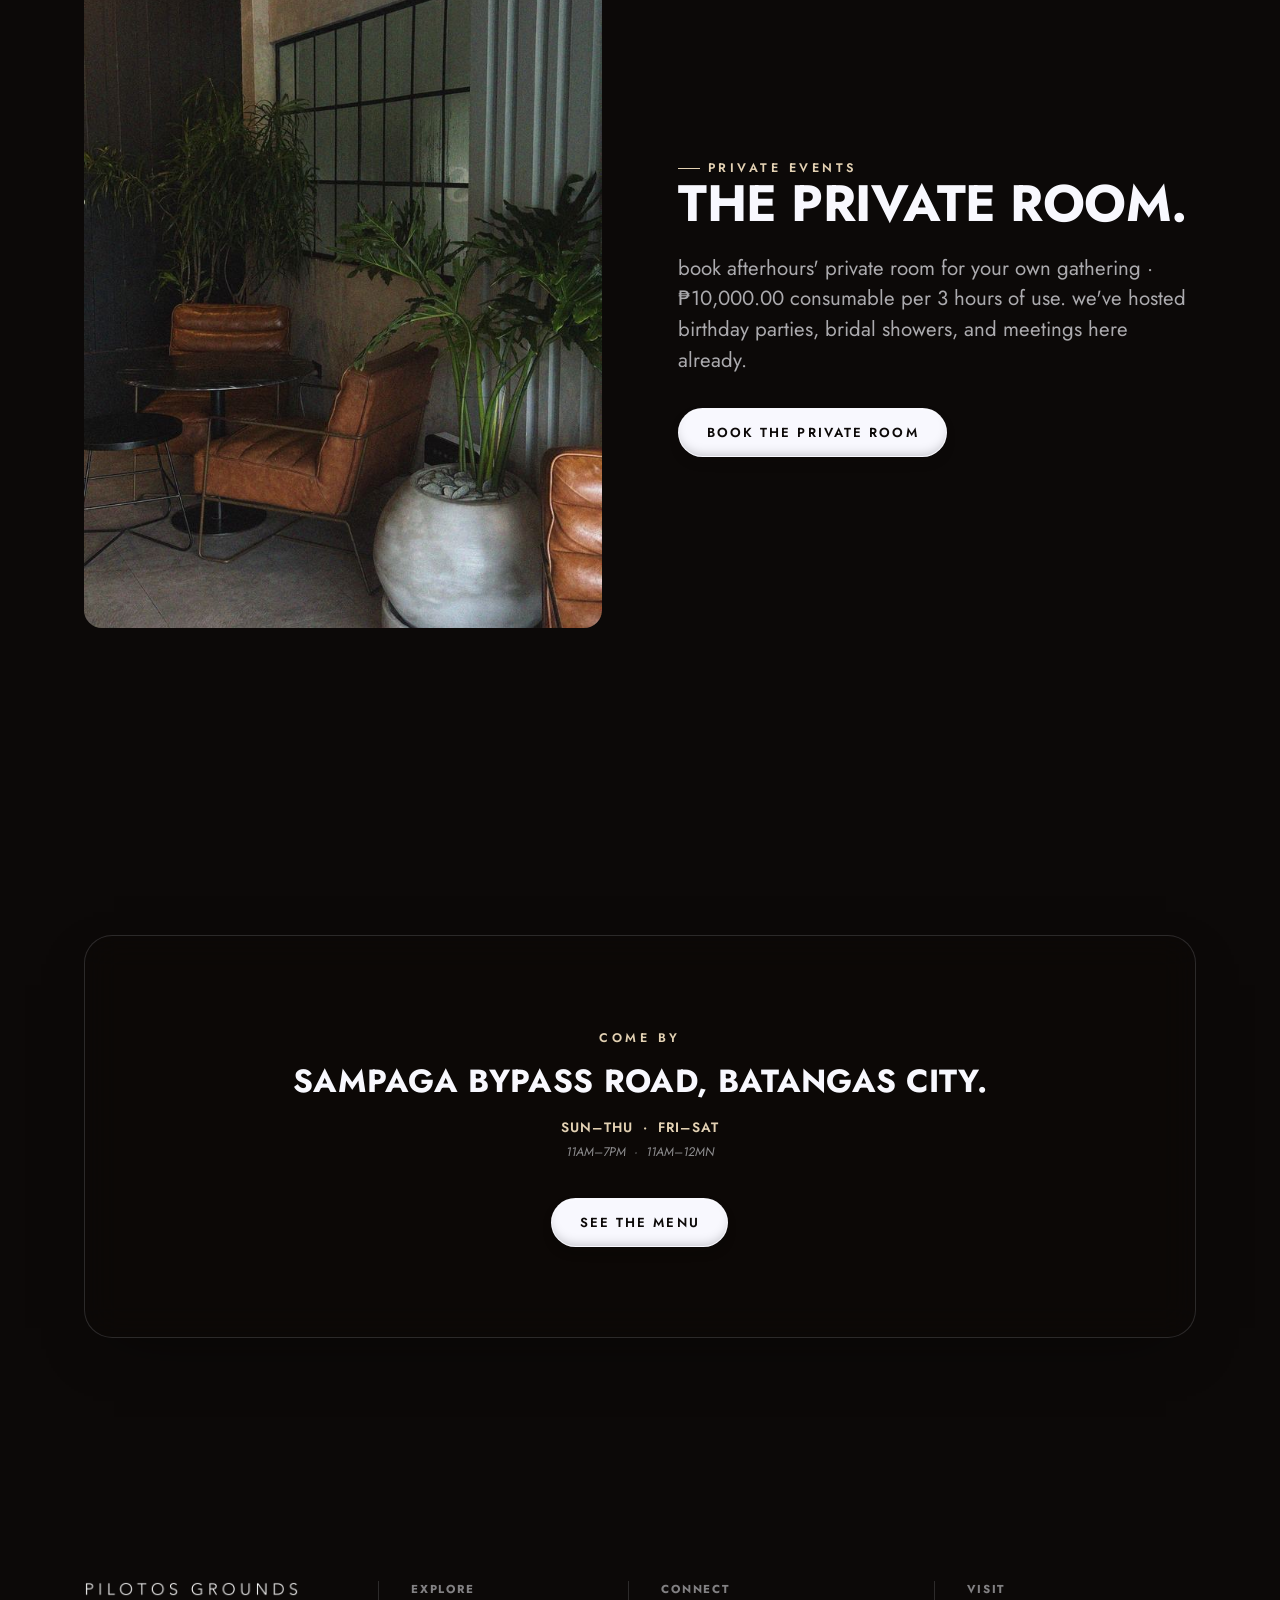
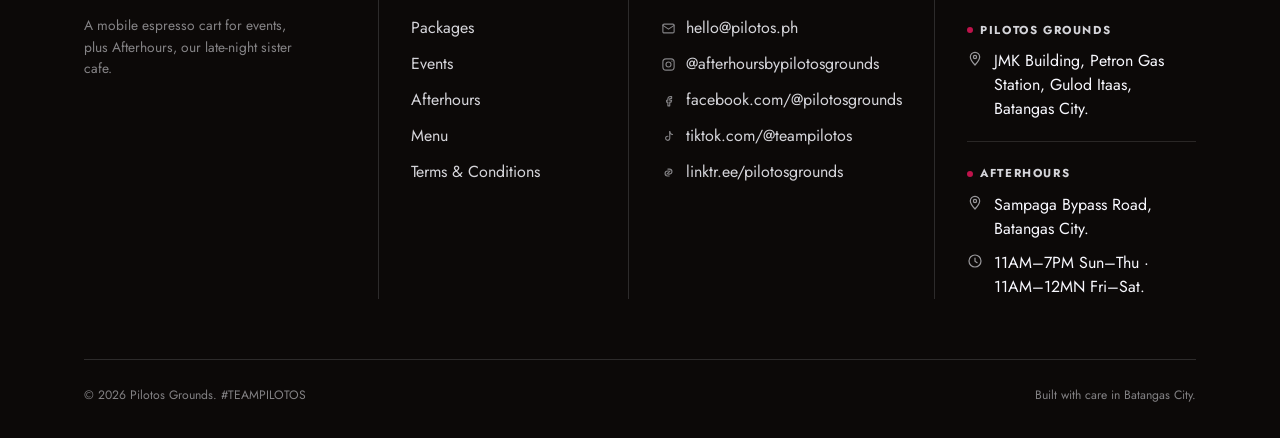
==== commit 2b8ec2f2: "Format prices with .00, fix menu typo, align mobile nav, polish visit/hover styles - Add .00 decimal" ====
--- a/afterhours.html
+++ b/afterhours.html
@@ -2,7 +2,7 @@
 <html lang="en">
 <head>
 <meta charset="UTF-8">
-<meta name="viewport" content="width=device-width, initial-scale=1">
+<meta name="viewport" content="width=device-width, initial-scale=1, viewport-fit=cover">
 <title>Afterhours by Pilotos Grounds</title>
 <meta name="description" content="Afterhours by Pilotos Grounds · a late-night sister cafe with a darker, slower mood. Same beans, different hours.">
 <link rel="icon" href="assets/img/logo-black.png">
@@ -53,7 +53,7 @@
         <p class="lede" style="margin-top:22px;color:rgba(248,248,254,.68)">limewashed walls, black iron arches, worn leather seats · afterhours is where the pilotos grounds story goes quiet at night. same espresso, same beans roasted back home in batangas, poured for a different hour of the day.</p>
       </div>
       <div class="reveal-scale">
-        <img src="assets/img/afterhours/interior/thumbs/IMG_5233.jpg" alt="Afterhours cafe interior detail" style="border-radius:18px;aspect-ratio:4/5;object-fit:cover;">
+        <img src="assets/img/afterhours/interior/thumbs/IMG_5233.jpg" alt="Afterhours cafe interior detail" loading="lazy" decoding="async" style="border-radius:18px;aspect-ratio:4/5;object-fit:cover;">
       </div>
     </div>
   </section>
@@ -65,15 +65,15 @@
         <h2>The space.</h2>
       </div>
       <div class="grid grid-3 stagger" data-gallery>
-        <div class="gallery-item tall" data-cat="interior" data-full="assets/img/afterhours/interior/afterhours-lounge.jpg"><img src="assets/img/afterhours/interior/thumbs/afterhours-lounge.jpg" alt="Afterhours lounge seating with leather chairs"></div>
-        <div class="gallery-item" data-cat="interior" data-full="assets/img/afterhours/interior/afterhours-market-1.jpg"><img src="assets/img/afterhours/interior/thumbs/afterhours-market-1.jpg" alt="A thrift and clothing pop-up event at Afterhours"></div>
-        <div class="gallery-item" data-cat="interior" data-full="assets/img/afterhours/interior/afterhours-market-2.jpg"><img src="assets/img/afterhours/interior/thumbs/afterhours-market-2.jpg" alt="A jewelry and accessories pop-up event at Afterhours"></div>
-        <div class="gallery-item tall" data-cat="interior" data-full="assets/img/afterhours/interior/afterhours-patio-night.jpg"><img src="assets/img/afterhours/interior/thumbs/afterhours-patio-night.jpg" alt="Afterhours patio at night"></div>
-        <div class="gallery-item" data-cat="interior" data-full="assets/img/afterhours/interior/afterhours-menu-7.jpg"><img src="assets/img/afterhours/interior/thumbs/afterhours-menu-7.jpg" alt="Menu board at Afterhours"></div>
-        <div class="gallery-item" data-cat="interior" data-full="assets/img/afterhours/interior/afterhours-signage.jpg"><img src="assets/img/afterhours/interior/thumbs/afterhours-signage.jpg" alt="Afterhours hanging signage"></div>
-        <div class="gallery-item" data-cat="interior" data-full="assets/img/afterhours/interior/afterhours-barista.jpg"><img src="assets/img/afterhours/interior/thumbs/afterhours-barista.jpg" alt="Baristas preparing drinks at Afterhours"></div>
-        <div class="gallery-item tall" data-cat="interior" data-full="assets/img/afterhours/interior/afterhours-ceiling.jpg"><img src="assets/img/afterhours/interior/thumbs/afterhours-ceiling.jpg" alt="Afterhours daytime seating under hanging greenery"></div>
-        <div class="gallery-item" data-cat="interior" data-full="assets/img/afterhours/interior/afterhours-menu-signage.jpg"><img src="assets/img/afterhours/interior/thumbs/afterhours-menu-signage.jpg" alt="Sea salt latte signage at Afterhours"></div>
+        <div class="gallery-item tall" data-cat="interior" data-full="assets/img/afterhours/interior/afterhours-lounge.jpg"><img src="assets/img/afterhours/interior/thumbs/afterhours-lounge.jpg" alt="Afterhours lounge seating with leather chairs" loading="lazy" decoding="async"></div>
+        <div class="gallery-item" data-cat="interior" data-full="assets/img/afterhours/interior/afterhours-market-1.jpg"><img src="assets/img/afterhours/interior/thumbs/afterhours-market-1.jpg" alt="A thrift and clothing pop-up event at Afterhours" loading="lazy" decoding="async"></div>
+        <div class="gallery-item" data-cat="interior" data-full="assets/img/afterhours/interior/afterhours-market-2.jpg"><img src="assets/img/afterhours/interior/thumbs/afterhours-market-2.jpg" alt="A jewelry and accessories pop-up event at Afterhours" loading="lazy" decoding="async"></div>
+        <div class="gallery-item tall" data-cat="interior" data-full="assets/img/afterhours/interior/afterhours-patio-night.jpg"><img src="assets/img/afterhours/interior/thumbs/afterhours-patio-night.jpg" alt="Afterhours patio at night" loading="lazy" decoding="async"></div>
+        <div class="gallery-item" data-cat="interior" data-full="assets/img/afterhours/interior/afterhours-menu-7.jpg"><img src="assets/img/afterhours/interior/thumbs/afterhours-menu-7.jpg" alt="Menu board at Afterhours" loading="lazy" decoding="async"></div>
+        <div class="gallery-item" data-cat="interior" data-full="assets/img/afterhours/interior/afterhours-signage.jpg"><img src="assets/img/afterhours/interior/thumbs/afterhours-signage.jpg" alt="Afterhours hanging signage" loading="lazy" decoding="async"></div>
+        <div class="gallery-item" data-cat="interior" data-full="assets/img/afterhours/interior/afterhours-barista.jpg"><img src="assets/img/afterhours/interior/thumbs/afterhours-barista.jpg" alt="Baristas preparing drinks at Afterhours" loading="lazy" decoding="async"></div>
+        <div class="gallery-item tall" data-cat="interior" data-full="assets/img/afterhours/interior/afterhours-ceiling.jpg"><img src="assets/img/afterhours/interior/thumbs/afterhours-ceiling.jpg" alt="Afterhours daytime seating under hanging greenery" loading="lazy" decoding="async"></div>
+        <div class="gallery-item" data-cat="interior" data-full="assets/img/afterhours/interior/afterhours-menu-signage.jpg"><img src="assets/img/afterhours/interior/thumbs/afterhours-menu-signage.jpg" alt="Sea salt latte signage at Afterhours" loading="lazy" decoding="async"></div>
       </div>
     </div>
   </section>
@@ -85,15 +85,15 @@
         <h2>What's served.</h2>
       </div>
       <div class="grid grid-3 stagger" data-gallery>
-        <div class="gallery-item tall" data-cat="food" data-full="assets/img/afterhours/food/afterhours-served-bartender.jpg"><img src="assets/img/afterhours/food/thumbs/afterhours-served-bartender.jpg" alt="Bartender shaking a cocktail at Afterhours"></div>
-        <div class="gallery-item" data-cat="food" data-full="assets/img/afterhours/food/afterhours-served-flambe.jpg"><img src="assets/img/afterhours/food/thumbs/afterhours-served-flambe.jpg" alt="Pasta being flambeed at Afterhours"></div>
-        <div class="gallery-item" data-cat="food" data-full="assets/img/afterhours/food/DSC_0206.jpg"><img src="assets/img/afterhours/food/thumbs/DSC_0206.jpg" alt="Grilled sandwich and chips shared at Afterhours"></div>
-        <div class="gallery-item tall" data-cat="food" data-full="assets/img/afterhours/food/afterhours-served-cajun.jpg"><img src="assets/img/afterhours/food/thumbs/afterhours-served-cajun.jpg" alt="Plated cajun pasta at Afterhours"></div>
-        <div class="gallery-item" data-cat="food" data-full="assets/img/afterhours/food/afterhours-served-powerbowl.jpg"><img src="assets/img/afterhours/food/thumbs/afterhours-served-powerbowl.jpg" alt="A powerbowl served at Afterhours"></div>
-        <div class="gallery-item tall" data-cat="food" data-full="assets/img/afterhours/food/afterhours-served-mocktail.jpg"><img src="assets/img/afterhours/food/thumbs/afterhours-served-mocktail.jpg" alt="A purple mocktail served at Afterhours"></div>
-        <div class="gallery-item" data-cat="food" data-full="assets/img/afterhours/food/afterhours-served-cocktail.jpg"><img src="assets/img/afterhours/food/thumbs/afterhours-served-cocktail.jpg" alt="A signature cocktail with basil and dried citrus at Afterhours"></div>
-        <div class="gallery-item" data-cat="food" data-full="assets/img/afterhours/food/afterhours-served-pasta.jpg"><img src="assets/img/afterhours/food/thumbs/afterhours-served-pasta.jpg" alt="Truffle parmesan fettucine with a poached egg at Afterhours"></div>
-        <div class="gallery-item tall" data-cat="food" data-full="assets/img/afterhours/food/afterhours-served-pastry.jpg"><img src="assets/img/afterhours/food/thumbs/afterhours-served-pastry.jpg" alt="A pastry plated at Afterhours"></div>
+        <div class="gallery-item tall" data-cat="food" data-full="assets/img/afterhours/food/afterhours-served-bartender.jpg"><img src="assets/img/afterhours/food/thumbs/afterhours-served-bartender.jpg" alt="Bartender shaking a cocktail at Afterhours" loading="lazy" decoding="async"></div>
+        <div class="gallery-item" data-cat="food" data-full="assets/img/afterhours/food/afterhours-served-flambe.jpg"><img src="assets/img/afterhours/food/thumbs/afterhours-served-flambe.jpg" alt="Pasta being flambeed at Afterhours" loading="lazy" decoding="async"></div>
+        <div class="gallery-item" data-cat="food" data-full="assets/img/afterhours/food/DSC_0206.jpg"><img src="assets/img/afterhours/food/thumbs/DSC_0206.jpg" alt="Grilled sandwich and chips shared at Afterhours" loading="lazy" decoding="async"></div>
+        <div class="gallery-item tall" data-cat="food" data-full="assets/img/afterhours/food/afterhours-served-cajun.jpg"><img src="assets/img/afterhours/food/thumbs/afterhours-served-cajun.jpg" alt="Plated cajun pasta at Afterhours" loading="lazy" decoding="async"></div>
+        <div class="gallery-item" data-cat="food" data-full="assets/img/afterhours/food/afterhours-served-powerbowl.jpg"><img src="assets/img/afterhours/food/thumbs/afterhours-served-powerbowl.jpg" alt="A powerbowl served at Afterhours" loading="lazy" decoding="async"></div>
+        <div class="gallery-item tall" data-cat="food" data-full="assets/img/afterhours/food/afterhours-served-mocktail.jpg"><img src="assets/img/afterhours/food/thumbs/afterhours-served-mocktail.jpg" alt="A purple mocktail served at Afterhours" loading="lazy" decoding="async"></div>
+        <div class="gallery-item" data-cat="food" data-full="assets/img/afterhours/food/afterhours-served-cocktail.jpg"><img src="assets/img/afterhours/food/thumbs/afterhours-served-cocktail.jpg" alt="A signature cocktail with basil and dried citrus at Afterhours" loading="lazy" decoding="async"></div>
+        <div class="gallery-item" data-cat="food" data-full="assets/img/afterhours/food/afterhours-served-pasta.jpg"><img src="assets/img/afterhours/food/thumbs/afterhours-served-pasta.jpg" alt="Truffle parmesan fettucine with a poached egg at Afterhours" loading="lazy" decoding="async"></div>
+        <div class="gallery-item tall" data-cat="food" data-full="assets/img/afterhours/food/afterhours-served-pastry.jpg"><img src="assets/img/afterhours/food/thumbs/afterhours-served-pastry.jpg" alt="A pastry plated at Afterhours" loading="lazy" decoding="async"></div>
       </div>
     </div>
   </section>
@@ -101,7 +101,7 @@
   <!-- PRIVATE ROOM PACKAGES -->
   <section class="section theme-afterhours section--media-dark" style="padding-top:clamp(72px,10vw,120px);padding-bottom:clamp(72px,10vw,120px);">
     <div class="section-media" data-parallax="0.1">
-      <img src="assets/img/afterhours/interior/IMG_5237.jpg" alt="">
+      <img src="assets/img/afterhours/interior/IMG_5237.jpg" alt="" loading="lazy" decoding="async">
     </div>
     <div class="container">
       <div class="section-head reveal">
@@ -141,7 +141,7 @@
   <section class="section" style="padding-top:clamp(48px,8vw,80px)">
     <div class="container split">
       <div class="reveal-scale">
-        <img src="assets/img/afterhours/interior/thumbs/interior-private-room.jpg" alt="Afterhours private room setup" style="border-radius:18px;aspect-ratio:4/5;object-fit:cover;">
+        <img src="assets/img/afterhours/interior/thumbs/interior-private-room.jpg" alt="Afterhours private room setup" loading="lazy" decoding="async" style="border-radius:18px;aspect-ratio:4/5;object-fit:cover;">
       </div>
       <div class="reveal">
         <p class="eyebrow">private events</p>
@@ -196,7 +196,7 @@
       <div>
         <h4>Visit</h4>
         <div class="foot-visit-group">
-          <p class="foot-visit-label">Pilotos Grounds</p>
+          <p class="foot-visit-label foot-visit-label--accent">Pilotos Grounds</p>
           <div class="foot-visit-row"><svg viewBox="0 0 24 24" fill="none" stroke="currentColor" stroke-width="1.8" stroke-linecap="round" stroke-linejoin="round"><path d="M12 21s7-7.4 7-12a7 7 0 1 0-14 0c0 4.6 7 12 7 12Z"/><circle cx="12" cy="9" r="2.4"/></svg><span>JMK Building, Petron Gas Station, Gulod Itaas, Batangas City.</span></div>
         </div>
         <div class="foot-visit-group">
@@ -230,13 +230,17 @@
       <svg viewBox="0 0 24 24" fill="none" stroke="currentColor" stroke-width="1.8" stroke-linecap="round" stroke-linejoin="round"><circle cx="9" cy="20" r="1.4"/><circle cx="17" cy="20" r="1.4"/><path d="M3 4h2l2.2 11.2a2 2 0 0 0 2 1.6h7.6a2 2 0 0 0 2-1.6L21 8H6"/></svg>
       <span>Packages</span>
     </a>
+    <a href="portfolio.html" data-page="portfolio">
+      <svg viewBox="0 0 24 24" fill="none" stroke="currentColor" stroke-width="1.8" stroke-linecap="round" stroke-linejoin="round"><rect x="3" y="3" width="8" height="8" rx="1.5"/><rect x="13" y="3" width="8" height="8" rx="1.5"/><rect x="3" y="13" width="8" height="8" rx="1.5"/><rect x="13" y="13" width="8" height="8" rx="1.5"/></svg>
+      <span>Events</span>
+    </a>
+    <a href="afterhours.html" data-page="afterhours">
+      <svg viewBox="0 0 24 24" fill="none" stroke="currentColor" stroke-width="1.8" stroke-linecap="round" stroke-linejoin="round"><path d="M20 14.5A8.5 8.5 0 1 1 9.5 4a7 7 0 0 0 10.5 10.5Z"/></svg>
+      <span>Afterhours</span>
+    </a>
     <a href="menu.html" data-page="menu">
       <svg viewBox="0 0 24 24" fill="none" stroke="currentColor" stroke-width="1.8" stroke-linecap="round" stroke-linejoin="round"><path d="M4 8h13v6a5 5 0 0 1-5 5H9a5 5 0 0 1-5-5V8Z"/><path d="M17 9h1.5a2.5 2.5 0 0 1 0 5H17"/></svg>
       <span>Menu</span>
-    </a>
-    <a href="portfolio.html" data-page="portfolio">
-      <svg viewBox="0 0 24 24" fill="none" stroke="currentColor" stroke-width="1.8" stroke-linecap="round" stroke-linejoin="round"><rect x="3" y="3" width="8" height="8" rx="1.5"/><rect x="13" y="3" width="8" height="8" rx="1.5"/><rect x="3" y="13" width="8" height="8" rx="1.5"/><rect x="13" y="13" width="8" height="8" rx="1.5"/></svg>
-      <span>Events</span>
     </a>
     <a href="contact.html" data-page="contact">
       <svg viewBox="0 0 24 24" fill="none" stroke="currentColor" stroke-width="1.8" stroke-linecap="round" stroke-linejoin="round"><rect x="3" y="5" width="18" height="14" rx="2"/><path d="m3 7 9 6 9-6"/></svg>
--- a/assets/css/style.css
+++ b/assets/css/style.css
@@ -144,6 +144,11 @@
 .btn:hover::after{ left:135%; }
 .btn:hover{ color: var(--white); box-shadow: inset 0 1px 0 rgba(255,255,255,.5), inset 0 -6px 14px -6px rgba(0,0,0,.3), 0 10px 24px -10px rgba(12,9,8,.5); }
 .btn:active{ transform: scale(.96); }
+@media (hover:none){
+  .btn:active::before{ transform:translateY(0); }
+  .btn:active::after{ left:135%; }
+  .btn:active{ color: var(--white); }
+}
 
 .btn--ghost{
   --btn-bg: transparent;
@@ -510,6 +515,10 @@
 .gallery-item:hover .cap{ opacity:1; transform:none; }
 .gallery-item.tall{ aspect-ratio: 4/6; }
 .gallery-item.wide{ aspect-ratio: 6/4; }
+@media (hover:none){
+  .gallery-item.is-revealed img{ transform: scale(1.08) rotate(.4deg); }
+  .gallery-item.is-revealed .cap{ opacity:1; transform:none; }
+}
 
 .filter-row{ display:flex; gap:10px; flex-wrap:wrap; margin-bottom: 36px; }
 .filter-btn{
@@ -551,7 +560,11 @@
   outline:none; border-color: var(--black); background: var(--white);
 }
 .field-row{ display:grid; grid-template-columns:1fr 1fr; gap:18px; }
-@media (max-width:620px){ .field-row{ grid-template-columns:1fr; } }
+@media (max-width:620px){
+  .field-row{ grid-template-columns:1fr; }
+  .field input, .field select, .field textarea{ font-size:16px; }
+  .filter-btn{ padding:12px 20px; }
+}
 .form-note{ font-size:.8rem; color: rgba(12,9,8,.68); margin-top:14px; }
 #form-status{ margin-top:16px; font-size:.86rem; }
 #form-status[data-state="ok"]{ color: #147a3d; }
@@ -577,6 +590,8 @@
 .theme-afterhours p{ color: rgba(248,248,254,.68); }
 .theme-afterhours .eyebrow{ color: var(--beige); opacity:1; }
 .theme-afterhours .price-card, .theme-afterhours .filter-btn{ border-color: rgba(248,248,254,.18); }
+.theme-afterhours .price-card:hover{ box-shadow: 0 30px 60px -30px rgba(248,248,254,.28); border-color: rgba(248,248,254,.45); }
+.theme-afterhours .price-card.is-featured:hover{ box-shadow: 0 30px 70px -25px rgba(227,209,179,.35); border-color: var(--beige); }
 .theme-afterhours .menu-list{ border-color: rgba(248,248,254,.16); }
 .theme-afterhours .menu-row{ border-color: rgba(248,248,254,.16); }
 .theme-afterhours .menu-row .name, .theme-afterhours .menu-row .price{ color: var(--white); }
@@ -617,6 +632,7 @@
 @media (max-width: 780px){
   .info-card{ grid-template-columns: 1fr; }
   .info-card-col + .info-card-col{ border-left:none; border-top:1px solid var(--line); }
+  .info-link{ padding:11px 0; }
 }
 
 .menu-jump{
@@ -632,7 +648,7 @@
   transition: background .3s ease, color .3s ease, border-color .3s ease;
 }
 .menu-jump a:hover{ background: var(--white); color: var(--black); border-color: var(--white); }
-@media (max-width:700px){ .menu-jump{ position:static; justify-content:flex-start; overflow-x:auto; flex-wrap:nowrap; margin-top:60px; } }
+@media (max-width:880px){ .menu-jump{ position:static; justify-content:flex-start; overflow-x:auto; flex-wrap:nowrap; margin-top:60px; } .menu-jump a{ padding:12px 18px; } }
 
 #usuals, #signatures, #mocktails, #pastries, #picas, #pastas, #powerbowls{ scroll-margin-top: 150px; }
 .ah-wordmark{
@@ -693,6 +709,7 @@
 .marquee-track span{ font-family:var(--font-display); font-weight:700; font-size: clamp(1.2rem,3vw,2rem); text-transform:uppercase; opacity:.75; }
 .marquee-track span i{ font-style:normal; color: var(--pink); margin: 0 .6em 0 0; }
 @keyframes marquee{ to{ transform: translateX(-50%); } }
+@media (prefers-reduced-motion: reduce){ .marquee-track{ animation:none; } }
 
 @media (max-width: 700px){
   .grid-3, .grid-4{ grid-template-columns:1fr; }
@@ -725,6 +742,10 @@
 }
 .mobile-tabbar a svg{ width:20px; height:20px; transition: transform .3s var(--ease); }
 .mobile-tabbar a:active{ transform: scale(.88); }
+@media (max-width:400px){
+  .mobile-tabbar a{ padding: 6px 2px; font-size:.54rem; letter-spacing:.01em; }
+  .mobile-tabbar a svg{ width:18px; height:18px; }
+}
 .mobile-tabbar a:active svg{ transform: scale(.85); }
 .mobile-tabbar a.is-active{
   color: var(--black);
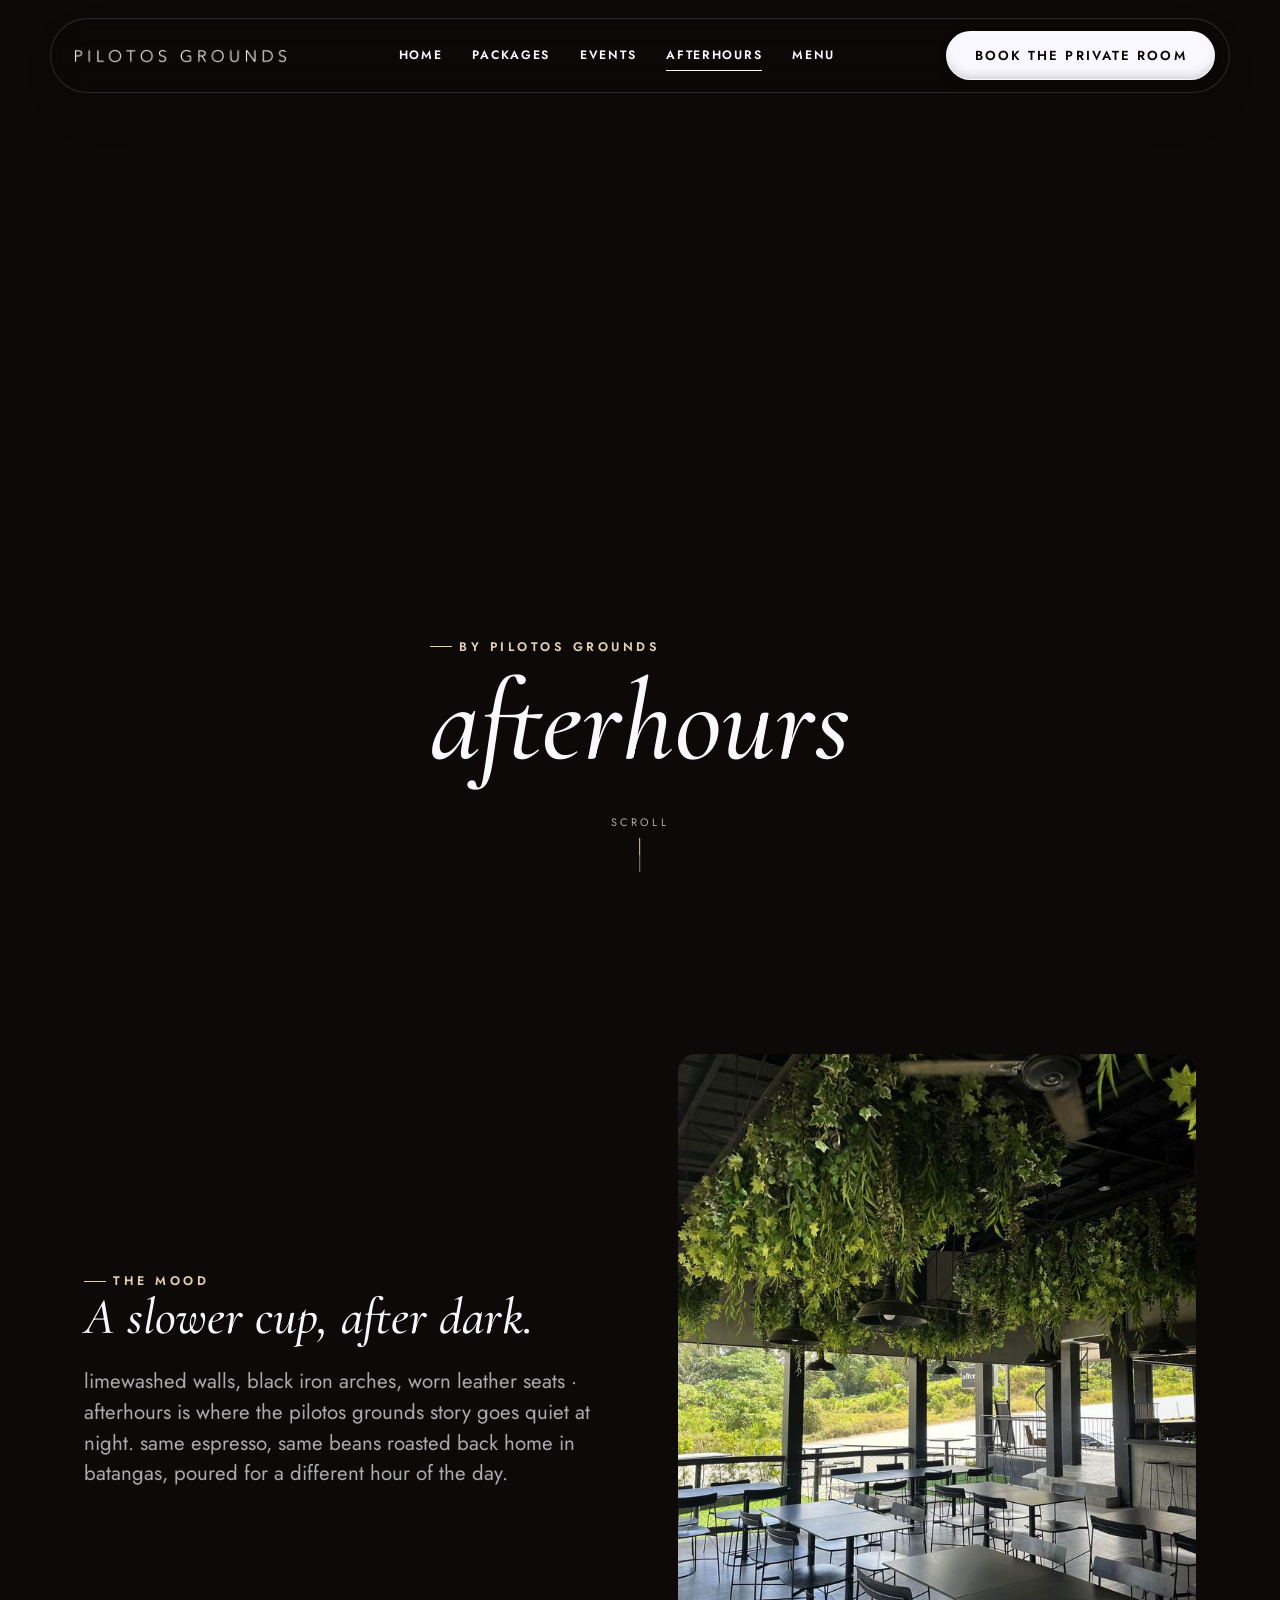
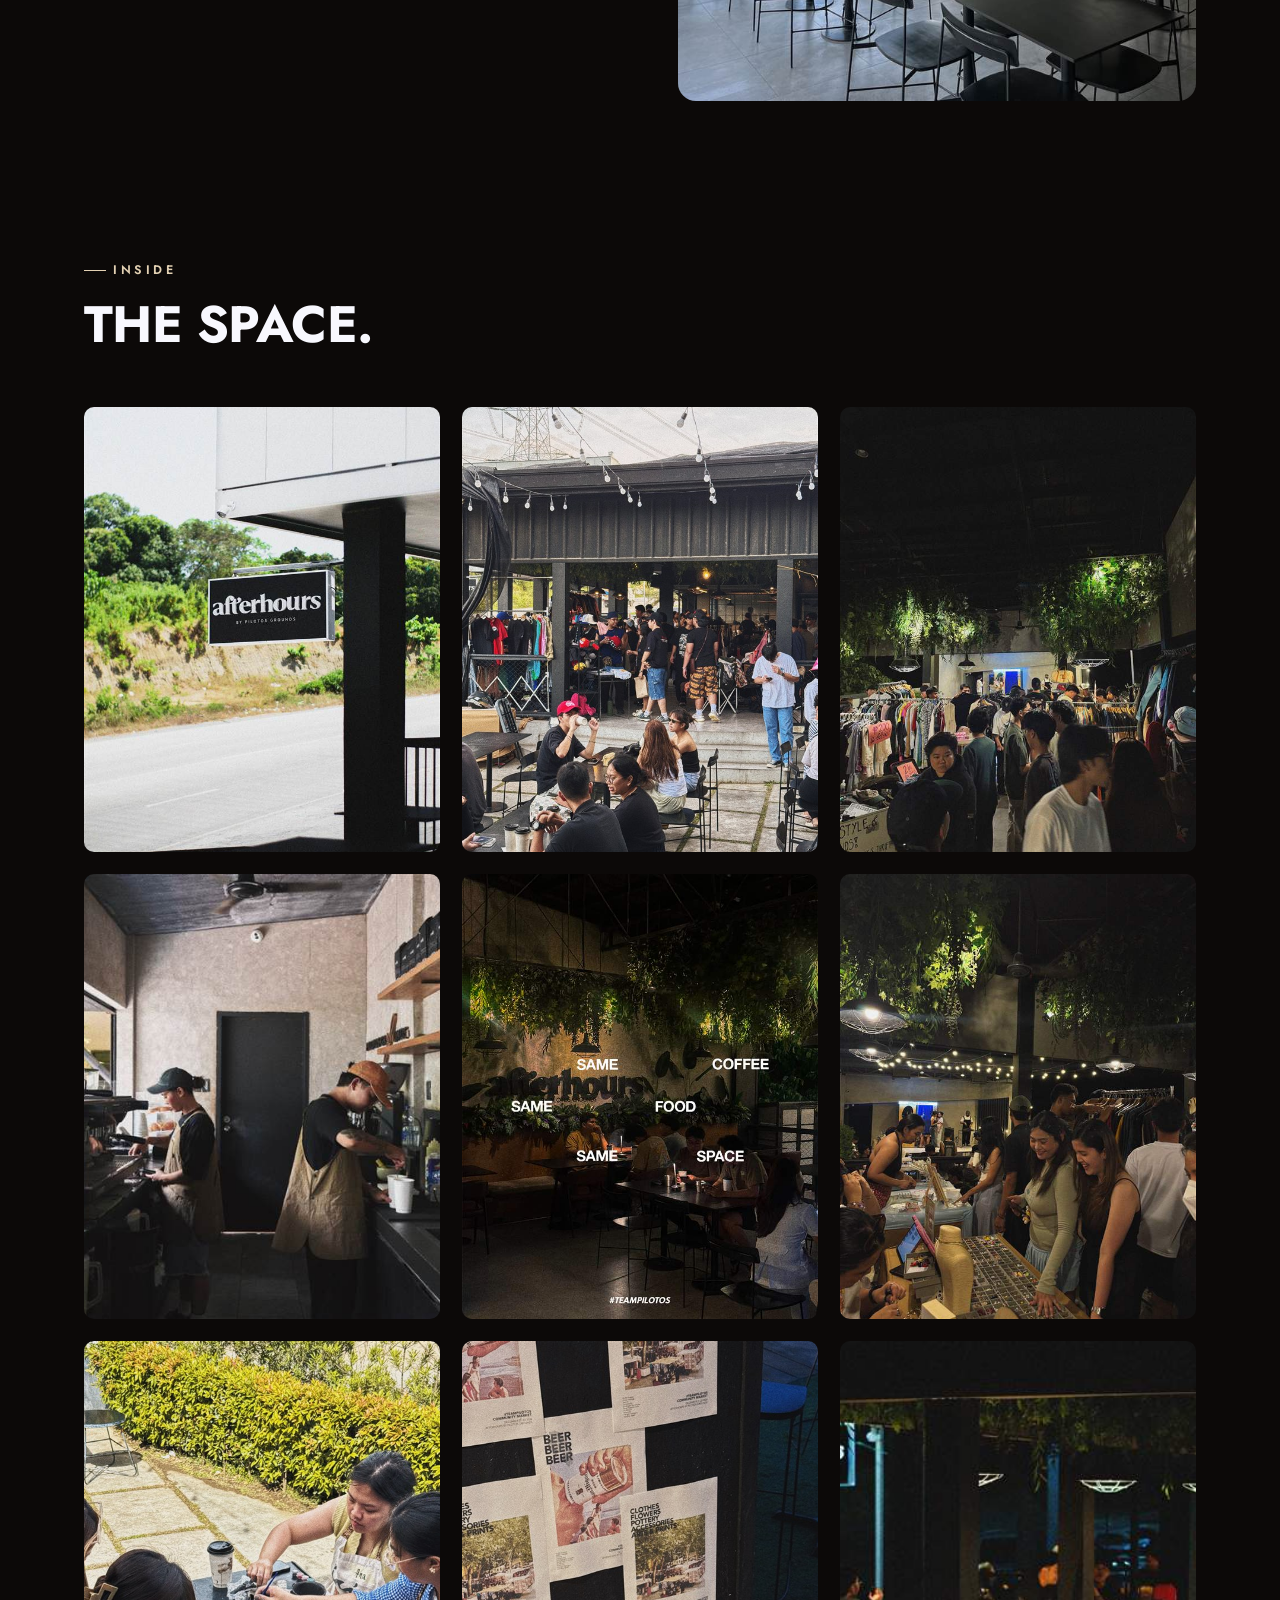
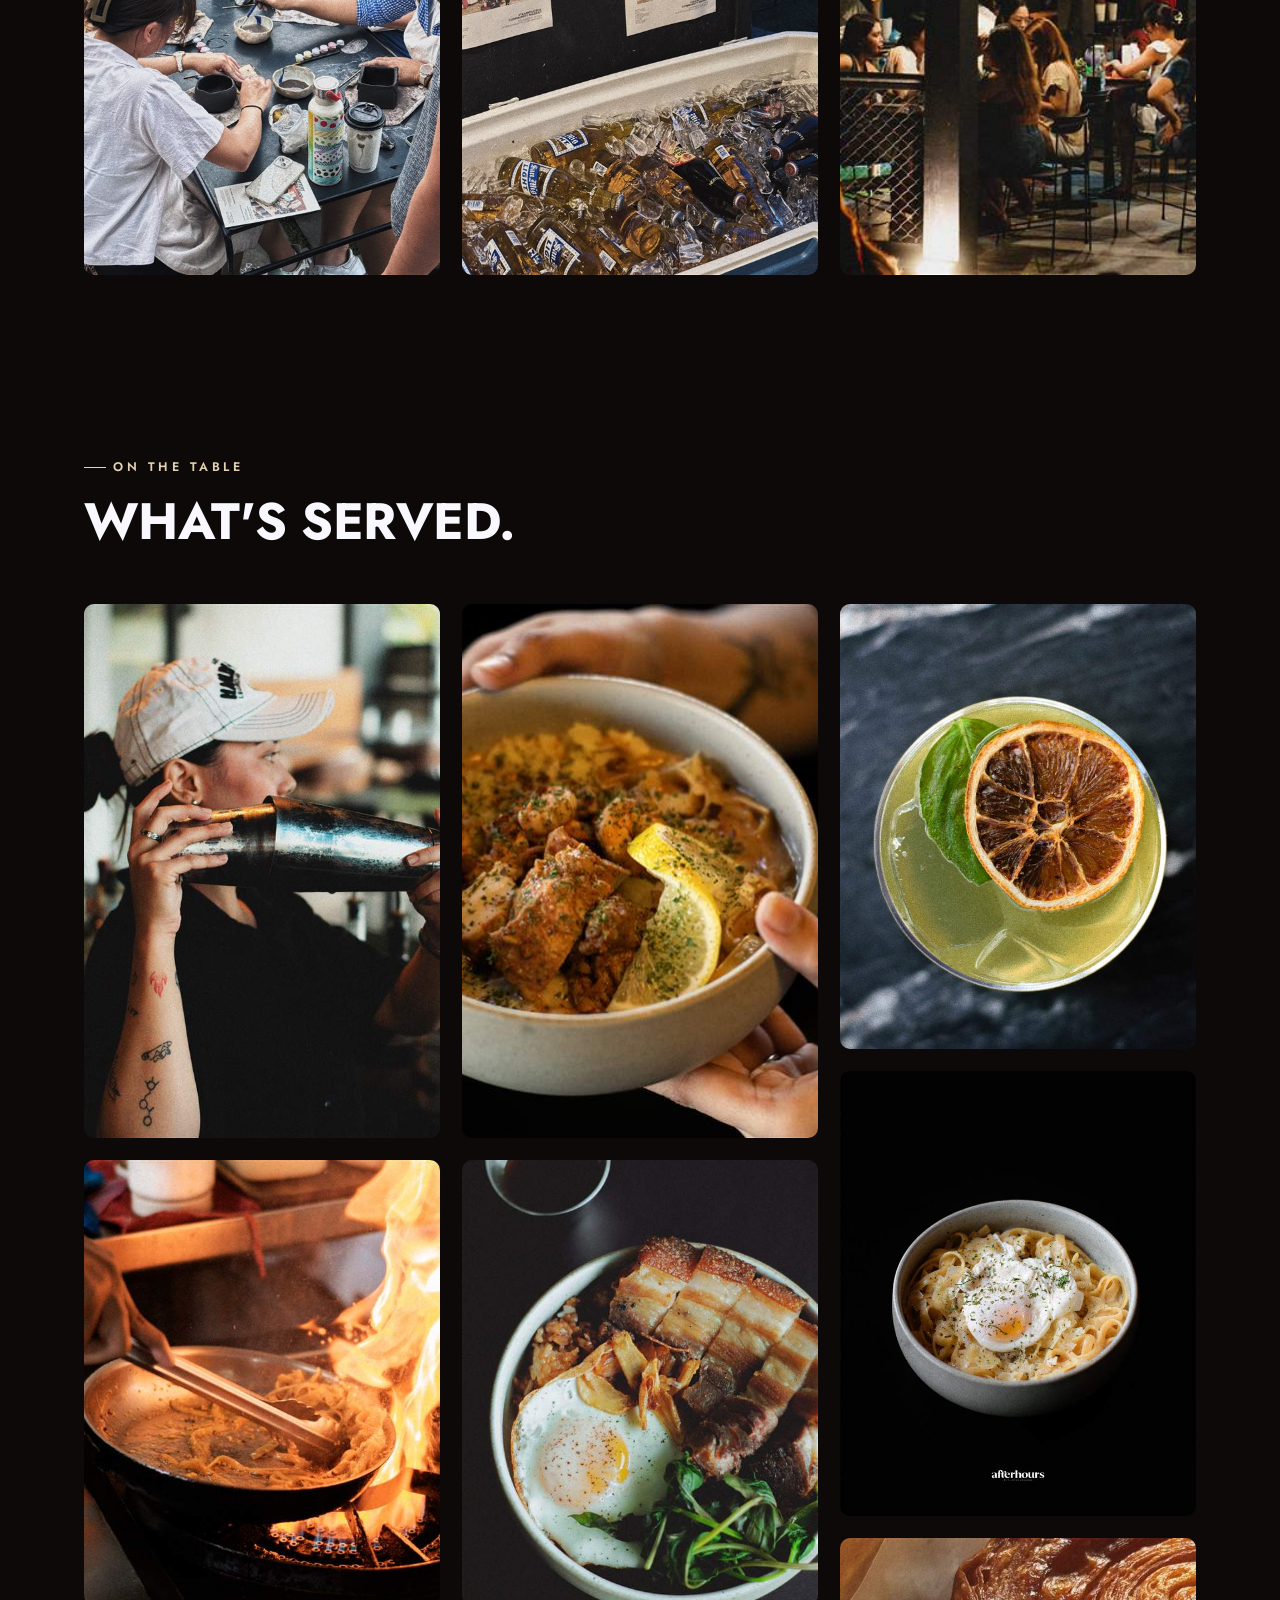
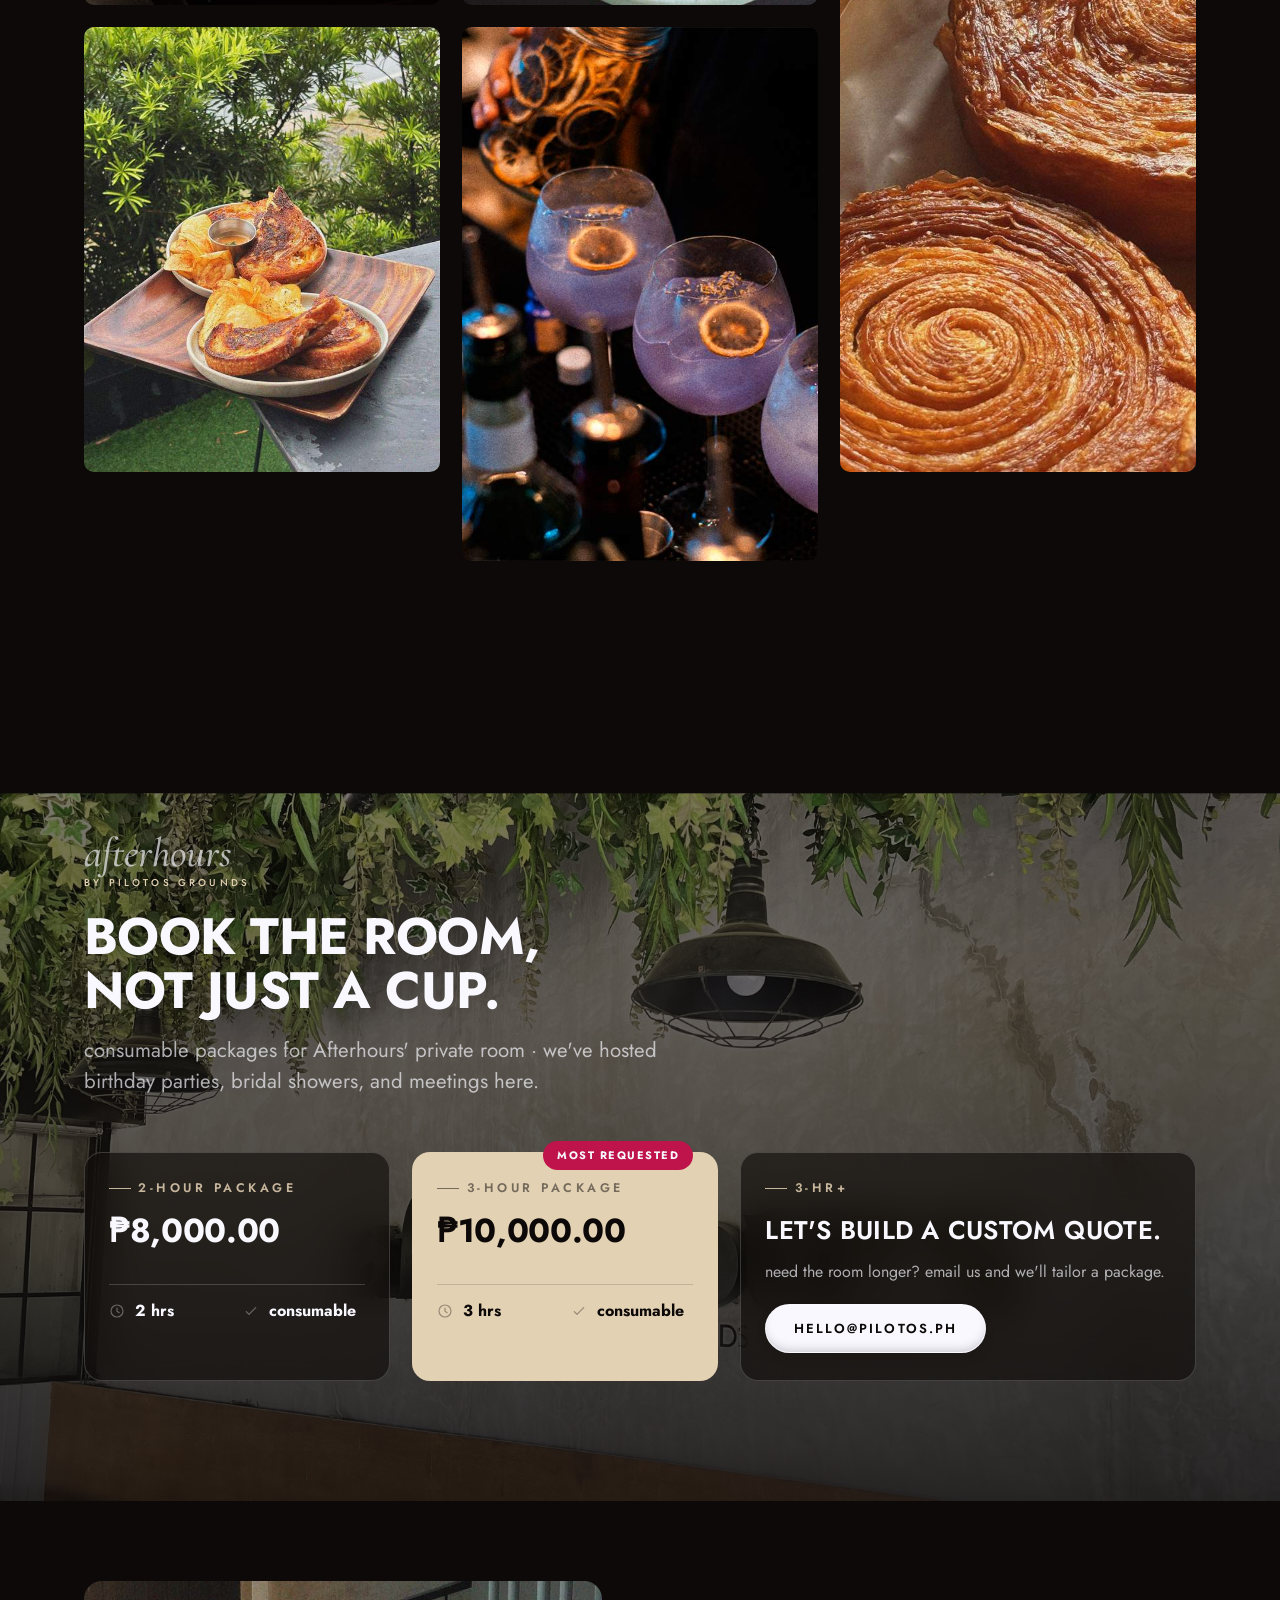
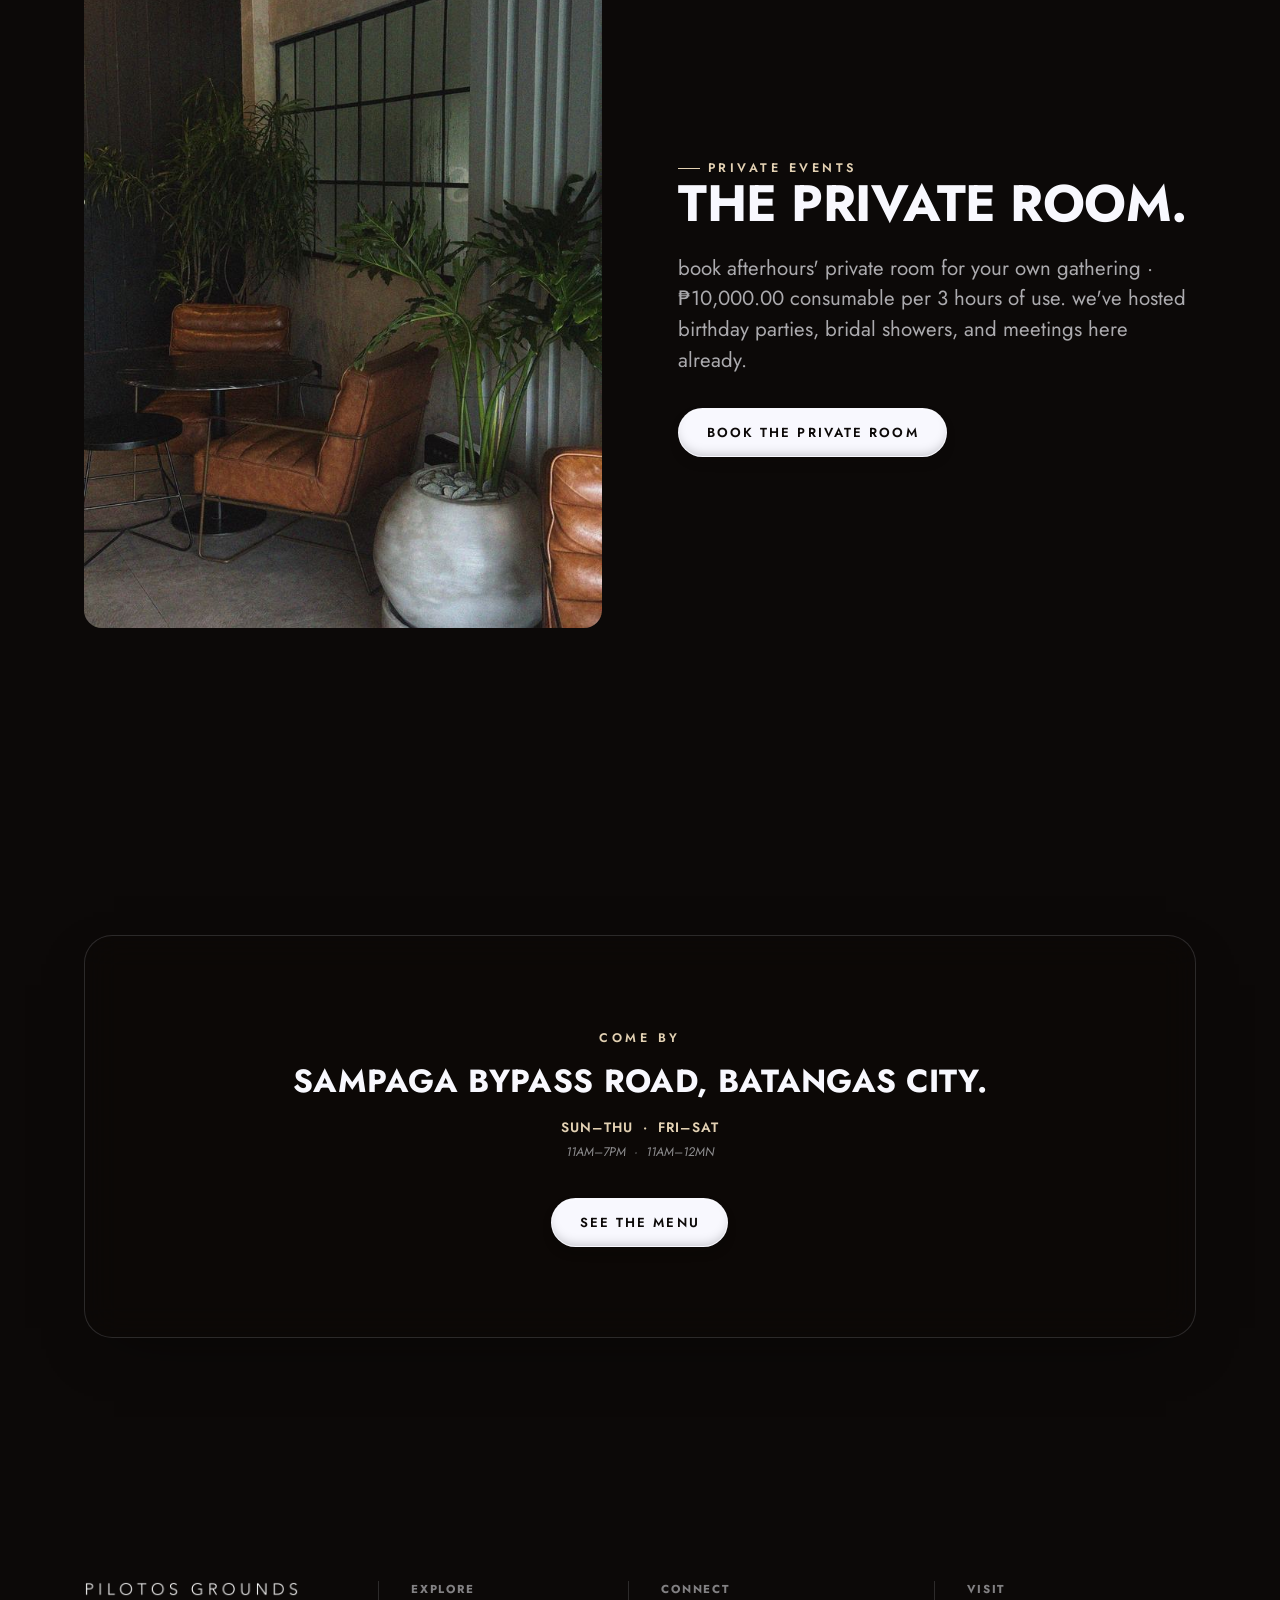
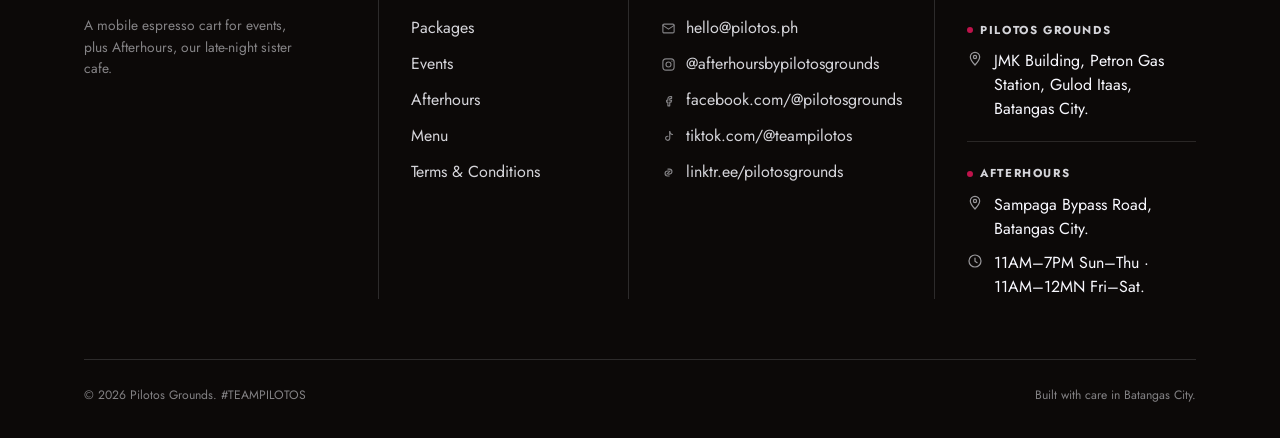
==== commit 21321ba5: "Refresh Events and Afterhours galleries, reorder for brightness/mood - Events page: swap old coffee-" ====
--- a/afterhours.html
+++ b/afterhours.html
@@ -65,15 +65,15 @@
         <h2>The space.</h2>
       </div>
       <div class="grid grid-3 stagger" data-gallery>
-        <div class="gallery-item tall" data-cat="interior" data-full="assets/img/afterhours/interior/afterhours-lounge.jpg"><img src="assets/img/afterhours/interior/thumbs/afterhours-lounge.jpg" alt="Afterhours lounge seating with leather chairs" loading="lazy" decoding="async"></div>
+        <div class="gallery-item" data-cat="interior" data-full="assets/img/afterhours/interior/afterhours-signage.jpg"><img src="assets/img/afterhours/interior/thumbs/afterhours-signage.jpg" alt="Afterhours hanging signage" loading="lazy" decoding="async"></div>
+        <div class="gallery-item" data-cat="interior" data-full="assets/img/afterhours/interior/afterhours-barista.jpg"><img src="assets/img/afterhours/interior/thumbs/afterhours-barista.jpg" alt="Baristas preparing drinks at Afterhours" loading="lazy" decoding="async"></div>
+        <div class="gallery-item tall" data-cat="interior" data-full="assets/img/afterhours/interior/afterhours-interior-11.jpg"><img src="assets/img/afterhours/interior/thumbs/afterhours-interior-11.jpg" alt="Guests painting pottery at an Afterhours workshop" loading="lazy" decoding="async"></div>
+        <div class="gallery-item" data-cat="interior" data-full="assets/img/afterhours/interior/afterhours-interior-10.jpg"><img src="assets/img/afterhours/interior/thumbs/afterhours-interior-10.jpg" alt="Guests gathered at an Afterhours community market event" loading="lazy" decoding="async"></div>
+        <div class="gallery-item" data-cat="interior" data-full="assets/img/afterhours/interior/afterhours-menu-7.jpg"><img src="assets/img/afterhours/interior/thumbs/afterhours-menu-7.jpg" alt="Menu board at Afterhours" loading="lazy" decoding="async"></div>
+        <div class="gallery-item tall" data-cat="interior" data-full="assets/img/afterhours/interior/afterhours-interior-12.jpg"><img src="assets/img/afterhours/interior/thumbs/afterhours-interior-12.jpg" alt="Afterhours community market posters and drinks cooler" loading="lazy" decoding="async"></div>
         <div class="gallery-item" data-cat="interior" data-full="assets/img/afterhours/interior/afterhours-market-1.jpg"><img src="assets/img/afterhours/interior/thumbs/afterhours-market-1.jpg" alt="A thrift and clothing pop-up event at Afterhours" loading="lazy" decoding="async"></div>
         <div class="gallery-item" data-cat="interior" data-full="assets/img/afterhours/interior/afterhours-market-2.jpg"><img src="assets/img/afterhours/interior/thumbs/afterhours-market-2.jpg" alt="A jewelry and accessories pop-up event at Afterhours" loading="lazy" decoding="async"></div>
         <div class="gallery-item tall" data-cat="interior" data-full="assets/img/afterhours/interior/afterhours-patio-night.jpg"><img src="assets/img/afterhours/interior/thumbs/afterhours-patio-night.jpg" alt="Afterhours patio at night" loading="lazy" decoding="async"></div>
-        <div class="gallery-item" data-cat="interior" data-full="assets/img/afterhours/interior/afterhours-menu-7.jpg"><img src="assets/img/afterhours/interior/thumbs/afterhours-menu-7.jpg" alt="Menu board at Afterhours" loading="lazy" decoding="async"></div>
-        <div class="gallery-item" data-cat="interior" data-full="assets/img/afterhours/interior/afterhours-signage.jpg"><img src="assets/img/afterhours/interior/thumbs/afterhours-signage.jpg" alt="Afterhours hanging signage" loading="lazy" decoding="async"></div>
-        <div class="gallery-item" data-cat="interior" data-full="assets/img/afterhours/interior/afterhours-barista.jpg"><img src="assets/img/afterhours/interior/thumbs/afterhours-barista.jpg" alt="Baristas preparing drinks at Afterhours" loading="lazy" decoding="async"></div>
-        <div class="gallery-item tall" data-cat="interior" data-full="assets/img/afterhours/interior/afterhours-ceiling.jpg"><img src="assets/img/afterhours/interior/thumbs/afterhours-ceiling.jpg" alt="Afterhours daytime seating under hanging greenery" loading="lazy" decoding="async"></div>
-        <div class="gallery-item" data-cat="interior" data-full="assets/img/afterhours/interior/afterhours-menu-signage.jpg"><img src="assets/img/afterhours/interior/thumbs/afterhours-menu-signage.jpg" alt="Sea salt latte signage at Afterhours" loading="lazy" decoding="async"></div>
       </div>
     </div>
   </section>
